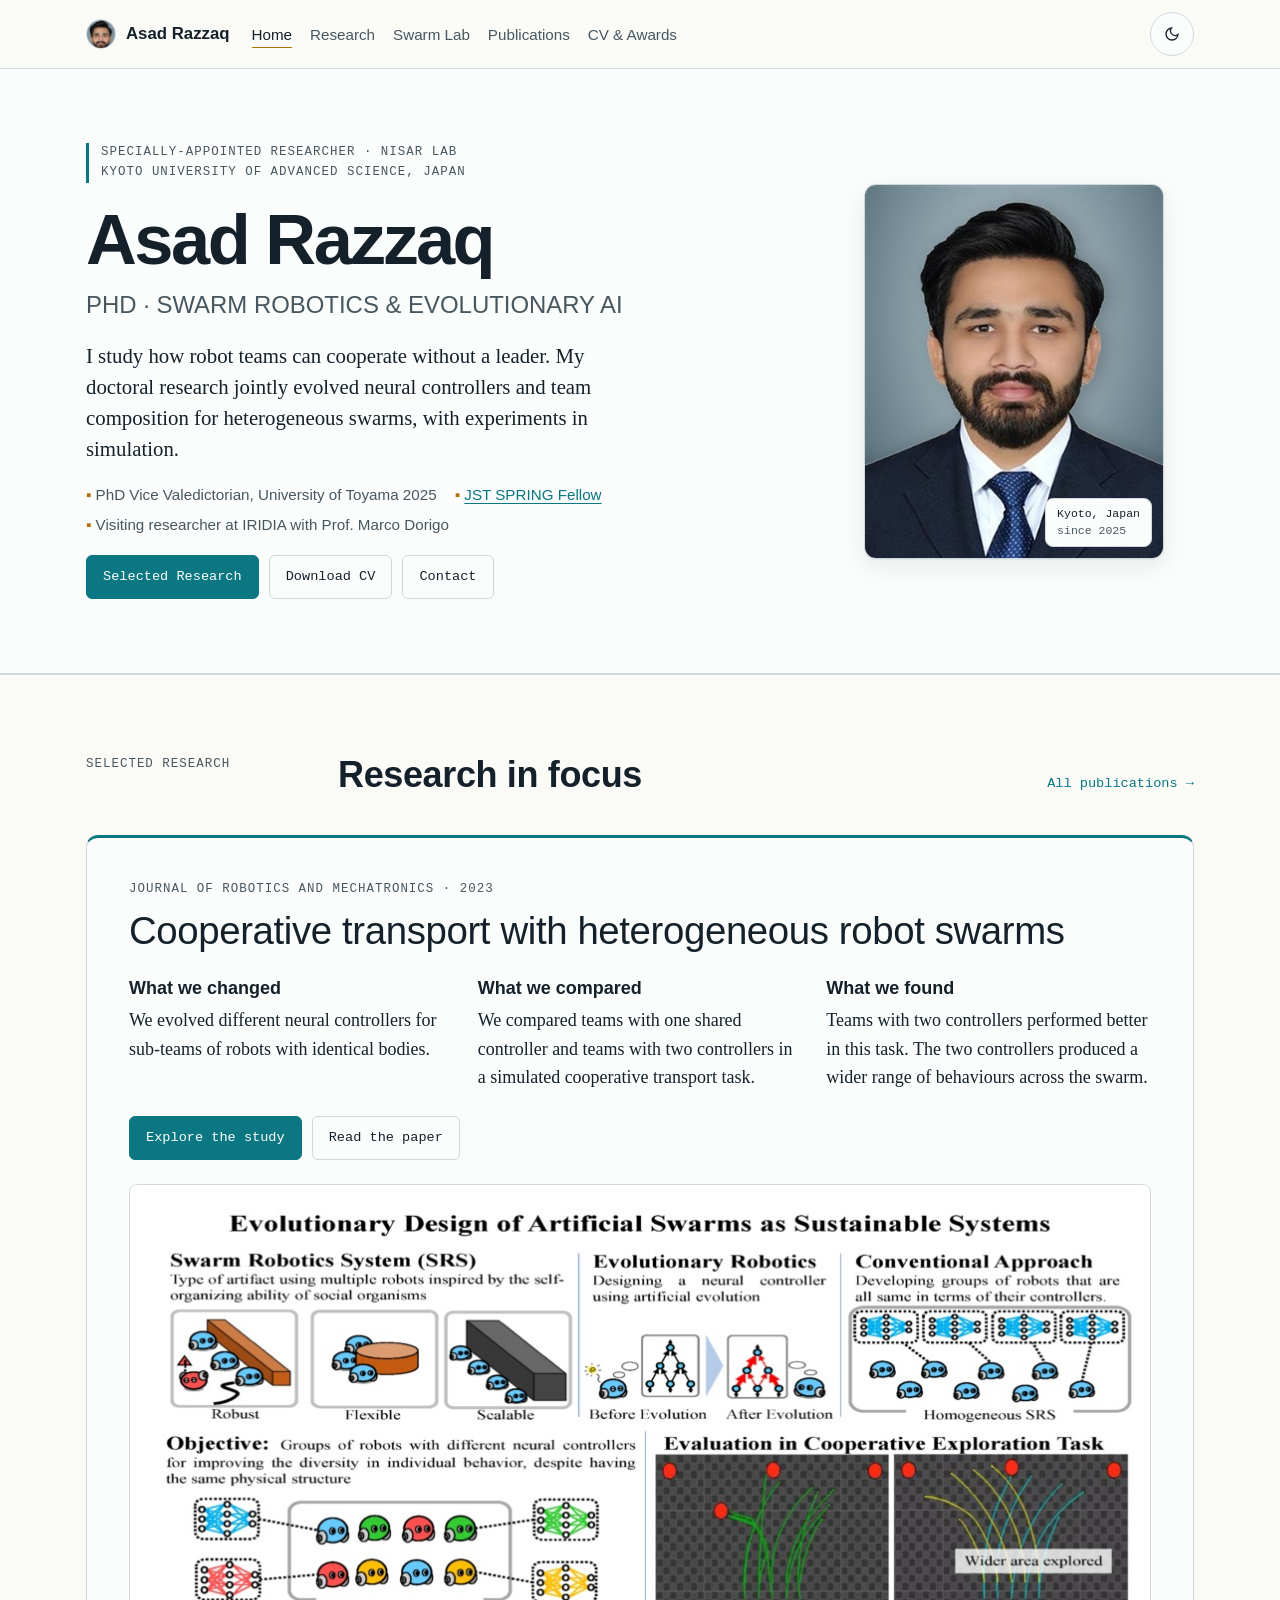
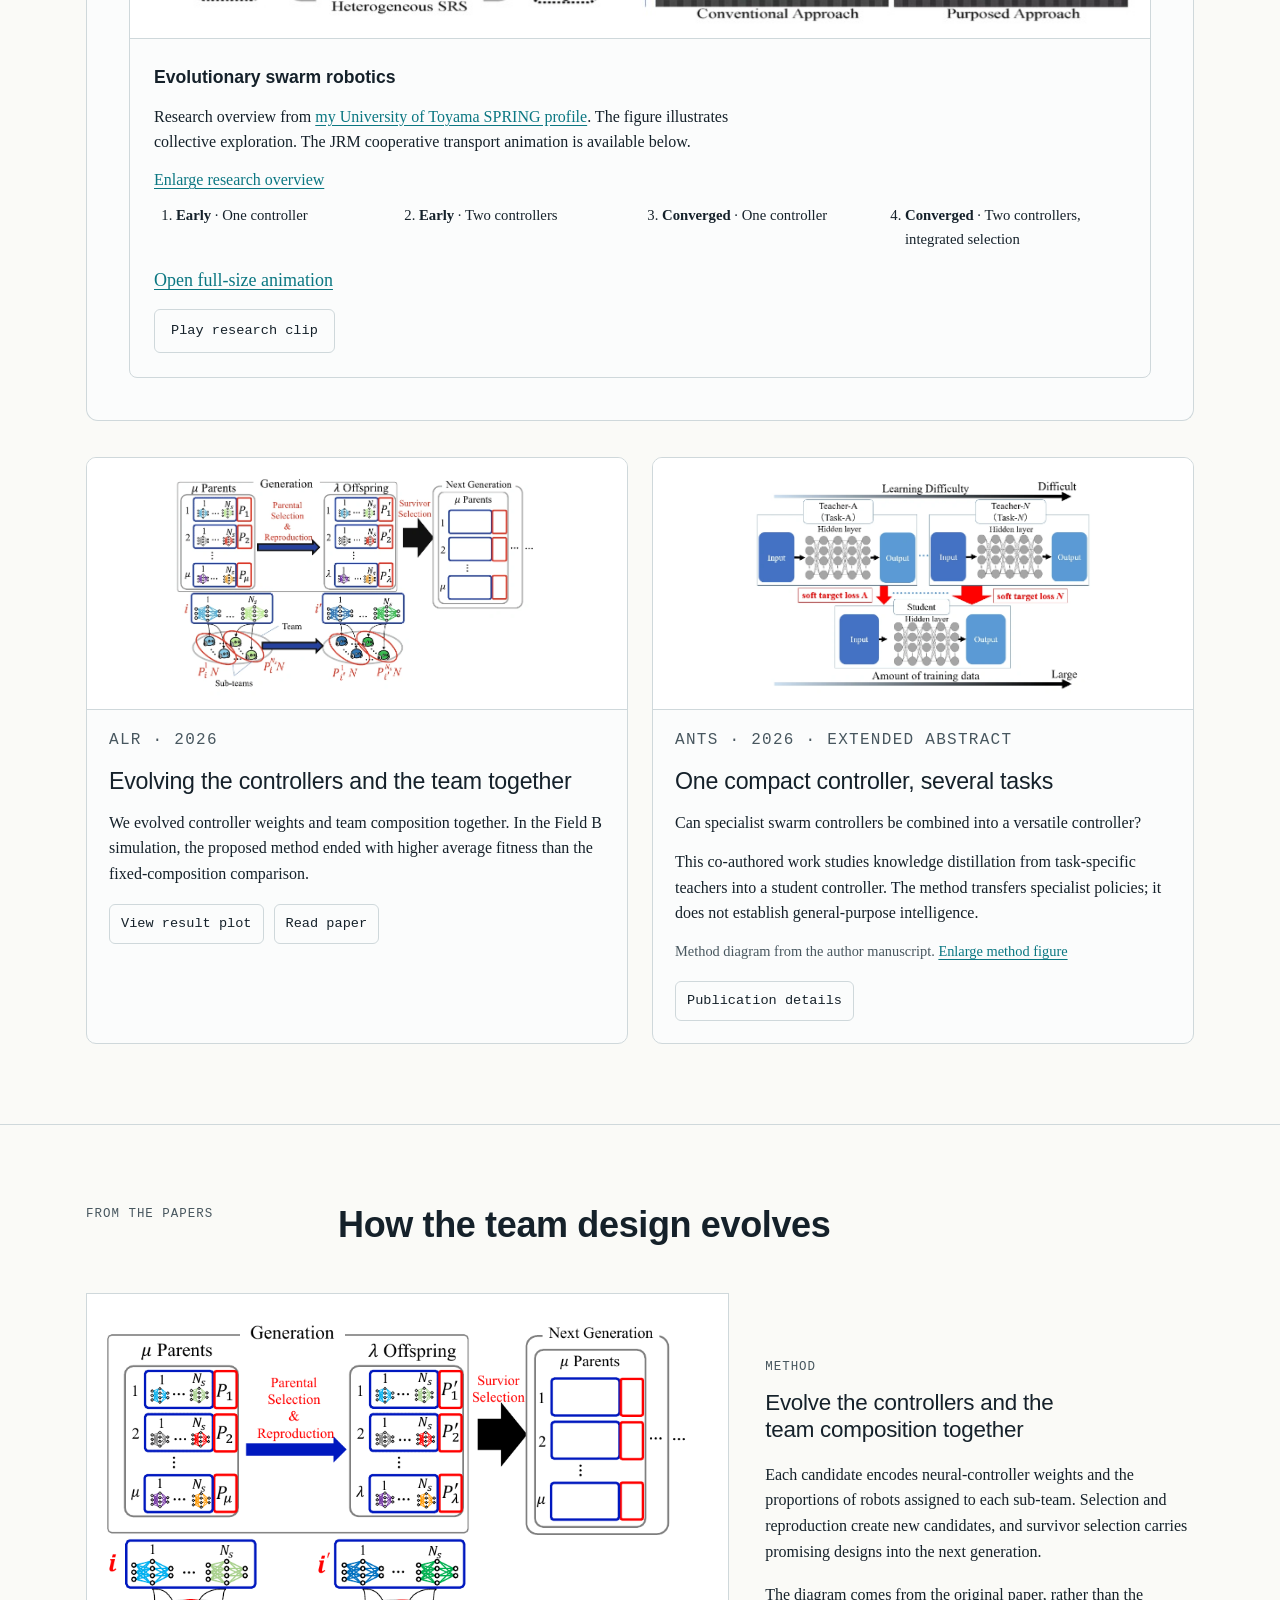
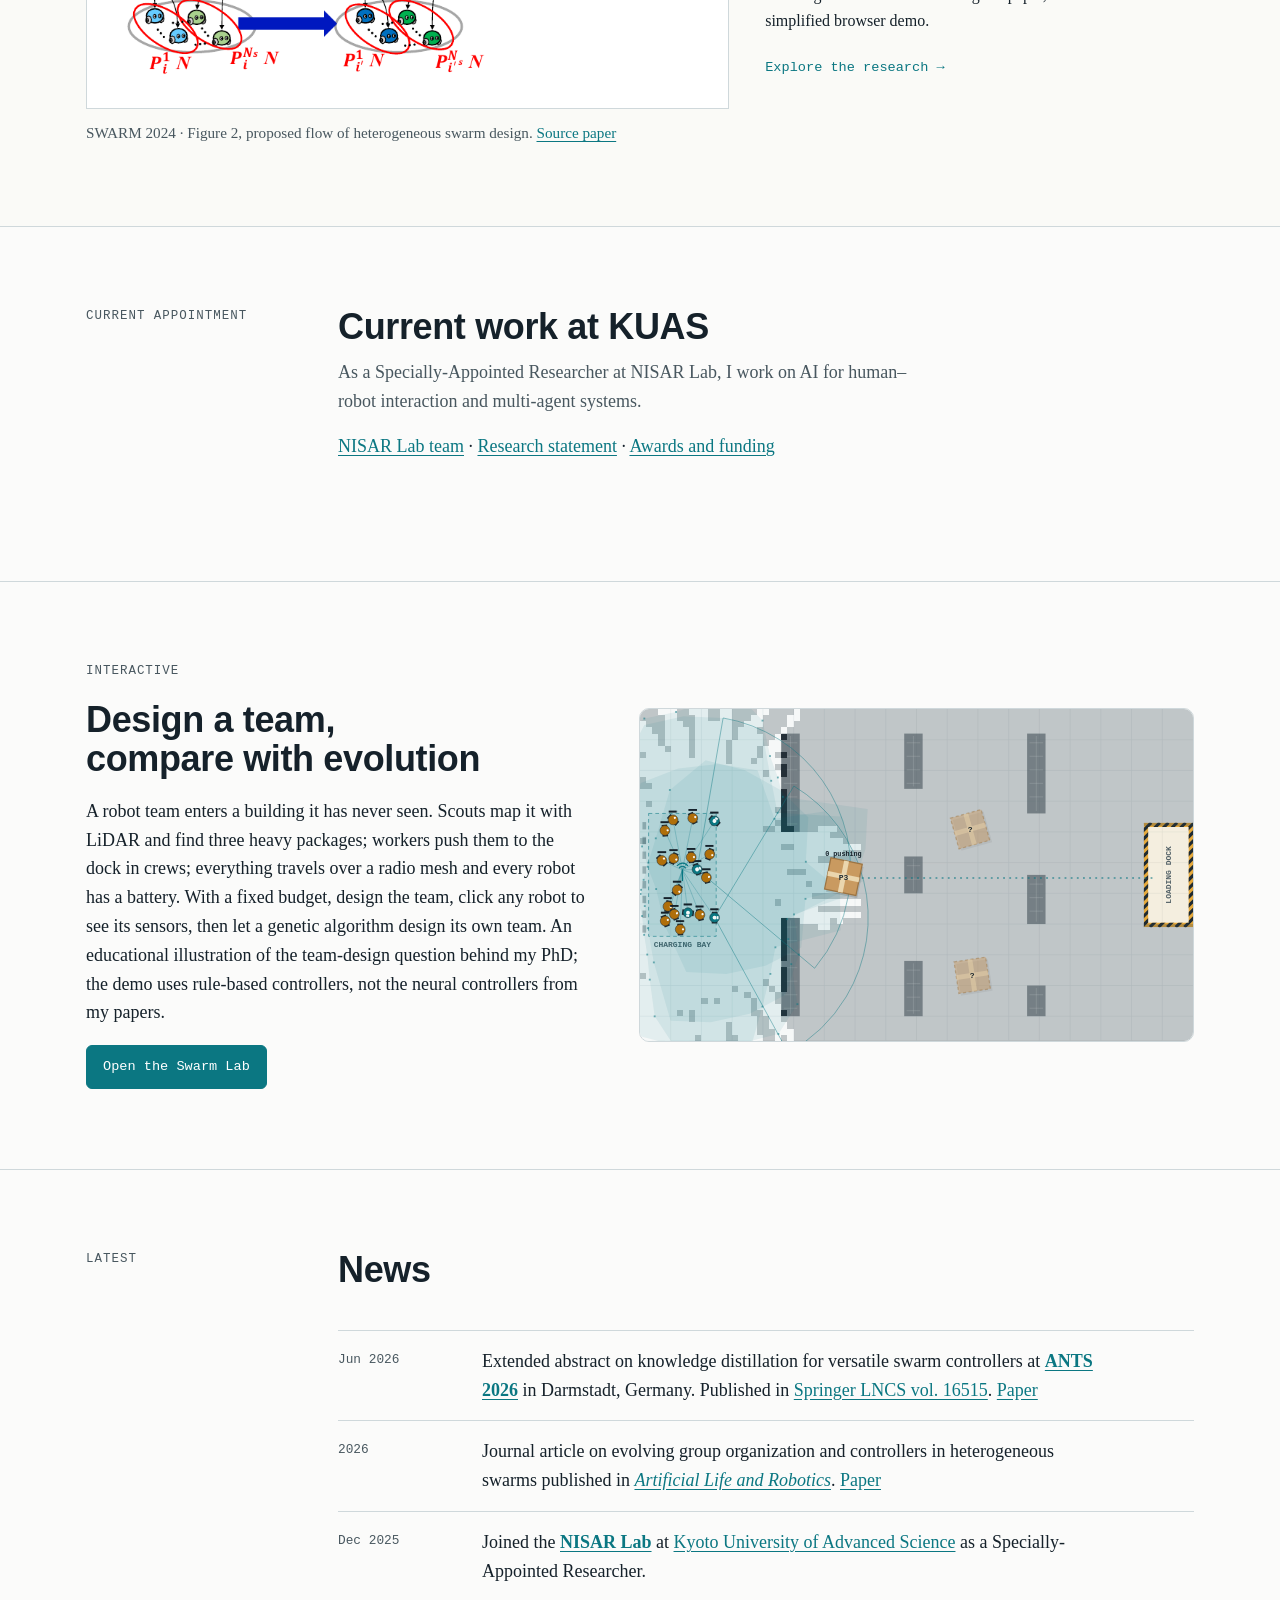
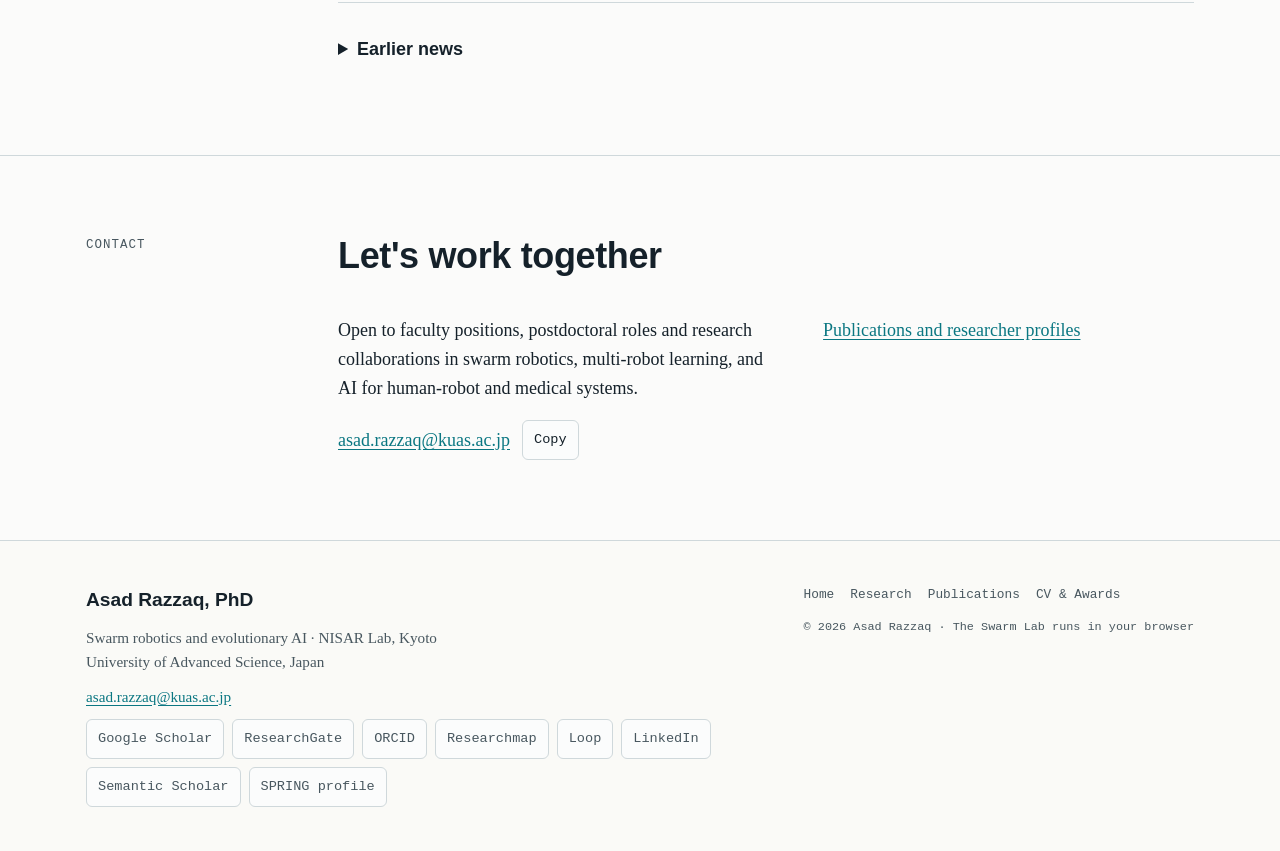
==== index.html @ 8ecbd934 "Use the Toyama SPRING research overview for the featured JRM study" ====
<!doctype html>
<html lang="en">
<head>
<meta charset="utf-8">
<meta name="viewport" content="width=device-width, initial-scale=1, viewport-fit=cover">
<title>Asad Razzaq, PhD · Swarm Robotics &amp; Evolutionary AI</title>
<meta name="description" content="Dr. Asad Razzaq is a swarm robotics and evolutionary AI researcher at the NISAR Lab, Kyoto University of Advanced Science (KUAS), Japan. PhD University of Toyama (Vice Valedictorian), JST SPRING Fellow. Publications, CV and an interactive robot swarm simulator.">
<meta name="author" content="Asad Razzaq">
<link rel="canonical" href="https://razzaq-asad.github.io/">
<meta property="og:type" content="website">
<meta property="og:site_name" content="Asad Razzaq, PhD">
<meta property="og:title" content="Asad Razzaq, PhD · Swarm Robotics &amp; Evolutionary AI">
<meta property="og:description" content="Dr. Asad Razzaq is a swarm robotics and evolutionary AI researcher at the NISAR Lab, Kyoto University of Advanced Science (KUAS), Japan. PhD University of Toyama (Vice Valedictorian), JST SPRING Fellow. Publications, CV and an interactive robot swarm simulator.">
<meta property="og:url" content="https://razzaq-asad.github.io/">
<meta property="og:image" content="https://razzaq-asad.github.io/assets/og.jpg">
<meta property="og:image:width" content="1200">
<meta property="og:image:height" content="630">
<meta property="og:image:alt" content="Asad Razzaq, PhD: swarm robotics and evolutionary AI">
<meta property="og:locale" content="en_US">
<meta name="twitter:card" content="summary_large_image">
<meta name="twitter:title" content="Asad Razzaq, PhD · Swarm Robotics &amp; Evolutionary AI">
<meta name="twitter:description" content="Dr. Asad Razzaq is a swarm robotics and evolutionary AI researcher at the NISAR Lab, Kyoto University of Advanced Science (KUAS), Japan. PhD University of Toyama (Vice Valedictorian), JST SPRING Fellow. Publications, CV and an interactive robot swarm simulator.">
<meta name="twitter:image" content="https://razzaq-asad.github.io/assets/og.jpg">
<meta name="robots" content="index, follow, max-image-preview:large">
<link rel="me" href="https://scholar.google.com/citations?user=ZE91v18AAAAJ">
<link rel="me" href="https://www.researchgate.net/profile/Asad-Razzaq">
<link rel="me" href="https://orcid.org/0009-0004-9389-3481">
<link rel="me" href="https://www.linkedin.com/in/asadrazzaqphd/">
<link rel="me" href="https://www.semanticscholar.org/author/2238456971">
<link rel="me" href="https://promotion-research.ctg.u-toyama.ac.jp/spring-student/razzaq_r5">
<script type="application/ld+json">{"@context": "https://schema.org", "@graph": [{"@type": "WebSite", "@id": "https://razzaq-asad.github.io/#website", "url": "https://razzaq-asad.github.io/", "name": "Asad Razzaq, PhD", "description": "Personal academic website of Dr. Asad Razzaq, researcher in swarm robotics and evolutionary AI.", "publisher": {"@id": "https://razzaq-asad.github.io/#person"}, "inLanguage": "en"}, {"@type": "ProfilePage", "@id": "https://razzaq-asad.github.io/#webpage", "url": "https://razzaq-asad.github.io/", "name": "Asad Razzaq, PhD · Swarm Robotics & Evolutionary AI", "description": "Dr. Asad Razzaq is a swarm robotics and evolutionary AI researcher at the NISAR Lab, Kyoto University of Advanced Science (KUAS), Japan. PhD University of Toyama (Vice Valedictorian), JST SPRING Fellow. Publications, CV and an interactive robot swarm simulator.", "inLanguage": "en", "isPartOf": {"@id": "https://razzaq-asad.github.io/#website"}, "about": {"@id": "https://razzaq-asad.github.io/#person"}, "author": {"@id": "https://razzaq-asad.github.io/#person"}, "dateModified": "2026-11-10T18:00:00+09:00", "mainEntity": {"@id": "https://razzaq-asad.github.io/#person"}}, {"@type": "Person", "@id": "https://razzaq-asad.github.io/#person", "name": "Asad Razzaq", "alternateName": ["Dr. Asad Razzaq", "Asad Razzaq, PhD", "Razzaq Asad", "ラザク アサド"], "givenName": "Asad", "familyName": "Razzaq", "honorificPrefix": "Dr.", "honorificSuffix": "PhD", "jobTitle": "Specially-Appointed Researcher", "description": "Researcher in swarm robotics and evolutionary AI at the NISAR Lab, Kyoto University of Advanced Science. PhD in Engineering, University of Toyama (2025), JST SPRING Fellow.", "url": "https://razzaq-asad.github.io/", "image": "https://razzaq-asad.github.io/assets/asad-studio.jpg", "email": "mailto:asad.razzaq@kuas.ac.jp", "worksFor": {"@type": "CollegeOrUniversity", "name": "Kyoto University of Advanced Science", "url": "https://www.kuas.ac.jp/en/"}, "affiliation": [{"@type": "ResearchOrganization", "name": "NISAR Lab", "url": "https://nisarlab.org/"}], "alumniOf": [{"@type": "CollegeOrUniversity", "name": "University of Toyama", "url": "https://www.u-toyama.ac.jp/en/"}, {"@type": "CollegeOrUniversity", "name": "Government College University Faisalabad", "url": "https://gcuf.edu.pk/"}], "hasCredential": [{"@type": "EducationalOccupationalCredential", "credentialCategory": "degree", "name": "Ph.D. in Engineering", "recognizedBy": {"@type": "CollegeOrUniversity", "name": "University of Toyama"}}], "award": ["PhD Vice Valedictorian, University of Toyama (2025)", "JST SPRING Doctoral Fellowship (2023-2025)", "Outstanding Student Award, SICE Hokuriku Branch (2024)"], "knowsAbout": ["Swarm robotics", "Evolutionary robotics", "Multi-robot systems", "Heterogeneous robot teams", "Neural network controllers", "Knowledge distillation", "Evolutionary algorithms", "Robotic olfaction", "Artificial intelligence", "Machine learning"], "knowsLanguage": ["English", "Urdu", "Japanese"], "sameAs": ["https://researchmap.jp/asadrazzaq", "https://loop.frontiersin.org/people/2528588/overview", "https://scholar.google.com/citations?user=ZE91v18AAAAJ", "https://www.researchgate.net/profile/Asad-Razzaq", "https://orcid.org/0009-0004-9389-3481", "https://www.linkedin.com/in/asadrazzaqphd/", "https://www.semanticscholar.org/author/2238456971", "https://promotion-research.ctg.u-toyama.ac.jp/spring-student/razzaq_r5", "https://nisarlab.org/people.html"]}]}</script>
<meta name="theme-color" content="#0B7782">
<link rel="icon" href="data:image/svg+xml,%3Csvg xmlns='http://www.w3.org/2000/svg' viewBox='0 0 32 32'%3E%3Crect width='32' height='32' rx='6' fill='%230B7782'/%3E%3Ccircle cx='10' cy='12' r='3' fill='%23fff'/%3E%3Ccircle cx='21' cy='9' r='3' fill='%23E5A93C'/%3E%3Ccircle cx='16' cy='21' r='3' fill='%23E5A93C'/%3E%3Ccircle cx='24' cy='22' r='3' fill='%23fff'/%3E%3C/svg%3E">
<!-- BLOG HIDDEN: <link rel="alternate" type="application/rss+xml" title="Asad Razzaq, PhD: blog" href="https://razzaq-asad.github.io/feed.xml"> -->
<!-- Shared styles from assets/site.css, embedded to render the homepage in one request. -->
<style>
/* Asad Razzaq: shared styles for every page.
   Palette: teal = scouts / links, amber = workers / highlights. */
:root {
  --bg: #FAFAF7;
  --surface: #FBFCFC;
  --arena: #F6F8F8;
  --ink: #15212A;
  --muted: #48575F;
  --line: #CFD8DB;
  --grid: #E1E7E9;
  --scout: #0B7782;
  --worker: #B06F0A;
  --box: #3B4A53;
  --accent: #0B7782;
  --accent-ink: #FFFFFF;
  --warm: #F4E7D2;
  --obj: #C2452D;
  --goal: #D9A21B;
  --shadow: 0 1px 2px rgb(21 33 42 / .06), 0 8px 24px rgb(21 33 42 / .08);
  --f-display: "Avenir Next", "Segoe UI", Arial, sans-serif;
  --f-body: Georgia, "Times New Roman", serif;
  --f-mono: ui-monospace, Menlo, Consolas, monospace;
  --s5: 2.25rem; --s6: clamp(2.6rem, 6vw, 4.4rem);
  --wrap: 1140px;
  color-scheme: light;
}
@media (prefers-color-scheme: dark) {
  :root:not([data-theme="light"]) {
    --bg: #0F171B; --surface: #152127; --arena: #121C21; --ink: #E3EBEE; --muted: #96A6AD;
    --line: #2A3A42; --grid: #1C2A31; --scout: #3EC3CC; --worker: #E5A93C; --box: #A9B8BF;
    --accent: #3EC3CC; --accent-ink: #0B1418; --warm: #2A2418; --obj: #E0674F; --goal: #E5B93C;
    --shadow: 0 1px 2px rgb(0 0 0 / .3), 0 8px 24px rgb(0 0 0 / .35); color-scheme: dark;
  }
}
:root[data-theme="dark"] {
  --bg: #0F171B; --surface: #152127; --arena: #121C21; --ink: #E3EBEE; --muted: #96A6AD;
  --line: #2A3A42; --grid: #1C2A31; --scout: #3EC3CC; --worker: #E5A93C; --box: #A9B8BF;
  --accent: #3EC3CC; --accent-ink: #0B1418; --warm: #2A2418; --obj: #E0674F; --goal: #E5B93C;
  --shadow: 0 1px 2px rgb(0 0 0 / .3), 0 8px 24px rgb(0 0 0 / .35); color-scheme: dark;
}

* { box-sizing: border-box; }
html { scroll-behavior: smooth; -webkit-text-size-adjust: 100%; }
@media (prefers-reduced-motion: reduce) { html { scroll-behavior: auto; } }
body { margin: 0; background: var(--bg); color: var(--ink); font-family: var(--f-body); font-size: 1.125rem; line-height: 1.6; overflow-x: hidden; }
img { max-width: 100%; }
[hidden] { display: none !important; }
a { color: var(--accent); text-underline-offset: 3px; }
a:focus-visible, button:focus-visible, input:focus-visible, [tabindex]:focus-visible { outline: 2px solid var(--accent); outline-offset: 3px; border-radius: 4px; }
h1, h2, h3 { font-family: var(--f-display); line-height: 1.1; text-wrap: balance; margin: 0; font-weight: 700; letter-spacing: -.01em; }
h1 { font-size: var(--s6); }
h2 { font-size: var(--s5); }
h3 { font-size: 1.4rem; font-weight: 500; }
p { margin: 0; }
.wrap { max-width: var(--wrap); margin: 0 auto; padding-left: max(16px, env(safe-area-inset-left, 0px)); padding-right: max(16px, env(safe-area-inset-right, 0px)); }
.mono, .eyebrow { font-family: var(--f-mono); }
.eyebrow { font-size: .78rem; letter-spacing: .08em; text-transform: uppercase; color: var(--muted); }
.muted { color: var(--muted); }
.skip { position: absolute; left: -999px; top: 8px; background: var(--surface); padding: 8px 12px; z-index: 20; }
.skip:focus { left: 8px; }

/* ---------- nav ---------- */
.nav { position: sticky; top: 0; z-index: 9; background: color-mix(in srgb, var(--bg) 90%, transparent); backdrop-filter: blur(10px); -webkit-backdrop-filter: blur(10px); border-bottom: 1px solid var(--line); padding-top: env(safe-area-inset-top, 0px); }
.nav .wrap { display: flex; align-items: center; gap: 22px; padding-block: 12px; }
.brand { display: flex; align-items: center; gap: 10px; font-family: var(--f-display); font-weight: 700; font-size: 1.05rem; color: var(--ink); text-decoration: none; white-space: nowrap; }
.brand img { width: 30px; height: 30px; flex: none; border-radius: 50%; object-fit: cover; border: 1px solid var(--line); }
.nav ul { display: flex; gap: 18px; list-style: none; margin: 0; padding: 0; overflow-x: auto; scrollbar-width: none; min-width: 0; flex: 1; }
.nav ul::-webkit-scrollbar { display: none; }
.nav li a { font-family: var(--f-display); font-size: .95rem; color: var(--muted); text-decoration: none; white-space: nowrap; padding: 4px 0; border-bottom: 2px solid transparent; }
.nav li a:hover { color: var(--ink); }
.nav li a[aria-current="page"] { color: var(--ink); border-bottom-color: var(--worker); }
.theme-btn { flex: none; width: 34px; height: 34px; border-radius: 50%; border: 1px solid var(--line); background: var(--surface); color: var(--ink); cursor: pointer; display: grid; place-items: center; padding: 0; }
.theme-btn svg { width: 16px; height: 16px; }
.menu-btn { display: none; flex: none; width: 34px; height: 34px; border-radius: 50%; border: 1px solid var(--line); background: var(--surface); color: var(--ink); cursor: pointer; place-items: center; padding: 0; margin-left: auto; }
.menu-btn svg { width: 18px; height: 18px; }

/* ---------- buttons, tags ---------- */
.btn { font-family: var(--f-mono); font-size: .85rem; display: inline-flex; align-items: center; gap: 8px; padding: 10px 16px; border-radius: 6px; border: 1px solid var(--line); background: var(--surface); color: var(--ink); text-decoration: none; cursor: pointer; line-height: 1.2; }
.btn:hover { border-color: var(--ink); }
.btn.primary { background: var(--accent); color: var(--accent-ink); border-color: var(--accent); }
.btn.primary:hover { filter: brightness(1.08); }
.btn.small { padding: 6px 11px; font-size: .78rem; }
.btn:disabled { opacity: .45; cursor: default; }
.actions { display: flex; flex-wrap: wrap; gap: 10px; }
.tags { display: flex; gap: 6px; flex-wrap: wrap; }
.tag { font-family: var(--f-mono); font-size: .72rem; padding: 2px 7px; border: 1px solid var(--line); border-radius: 4px; color: var(--muted); text-decoration: none; }
a.tag:hover { color: var(--accent); border-color: var(--accent); }
.badge { white-space: nowrap; font-family: var(--f-mono); font-size: .7rem; padding: 2px 7px; border-radius: 4px; background: color-mix(in srgb, var(--worker) 18%, transparent); color: var(--ink); }
.badge.oa, .badge.pub { background: color-mix(in srgb, var(--scout) 18%, transparent); }
.arrow { text-decoration: none; font-family: var(--f-mono); font-size: .85rem; white-space: nowrap; }
.arrow::after { content: " →"; }

/* ---------- sections ---------- */
section, #h-research { scroll-margin-top: 76px; }
.sec { padding-block: 80px; border-top: 1px solid var(--line); }
.sec.tint { background: color-mix(in srgb, var(--surface) 55%, var(--bg)); }
.sec-head { display: grid; grid-template-columns: 220px 1fr; gap: 32px; margin-bottom: 40px; }
.sec-head .lead { max-width: 64ch; color: var(--muted); }
.sec-head h2 + .lead { margin-top: 12px; }
.sec-head .head-row { display: flex; justify-content: space-between; align-items: end; gap: 16px; flex-wrap: wrap; }
.wrap .indent { margin-left: 252px; }

/* ---------- home hero ---------- */
.hero { position: relative; overflow: hidden; border-bottom: 1px solid var(--line);
  background-image: linear-gradient(var(--grid) 1px, transparent 1px), linear-gradient(90deg, var(--grid) 1px, transparent 1px);
  background-size: 28px 28px; background-position: -1px -1px; }
.hero::before { content: ""; position: absolute; inset: 0; background: linear-gradient(100deg, var(--bg) 30%, color-mix(in srgb, var(--bg) 55%, transparent) 70%, color-mix(in srgb, var(--bg) 20%, transparent)); }
.hero .wrap { position: relative; display: grid; grid-template-columns: minmax(0, 1.1fr) minmax(0, .9fr); gap: 56px; align-items: center; padding-block: 72px 76px; }
.hero-visual { position: relative; justify-self: end; width: min(100%, 440px); padding-bottom: 96px; }
.mini-arena { position: absolute; left: 0; bottom: 0; width: 66%; margin: 0; background: var(--arena); border: 1px solid var(--line); border-radius: 10px; box-shadow: var(--shadow); overflow: hidden; }
.mini-arena canvas { display: block; width: 100%; height: auto; aspect-ratio: 900 / 540; }
.mini-arena figcaption { display: flex; gap: 10px; flex-wrap: wrap; padding: 6px 10px; border-top: 1px solid var(--line); font-family: var(--f-mono); font-size: .68rem; color: var(--muted); background: var(--surface); }
.hero-text { display: flex; flex-direction: column; gap: 22px; min-width: 0; }
.hero h1 small { display: block; font-size: .36em; font-weight: 500; color: var(--muted); letter-spacing: 0; margin-top: 10px; font-family: var(--f-mono); text-transform: uppercase; }
.lede { font-size: 1.3rem; line-height: 1.5; max-width: 38ch; }
.facts { display: flex; flex-wrap: wrap; gap: 6px 18px; font-family: var(--f-display); font-size: .95rem; color: var(--muted); padding: 0; margin: 0; list-style: none; }
.facts li::before { content: "▪ "; color: var(--worker); }
.portrait { position: relative; width: 76%; margin: 0 0 0 auto; }
.portrait img { display: block; width: 100%; height: auto; aspect-ratio: 4 / 5; object-fit: cover; border-radius: 16px; border: 1px solid var(--line); box-shadow: var(--shadow); background: var(--surface); }
.portrait figcaption { position: absolute; right: -10px; top: 22px; background: var(--surface); border: 1px solid var(--line); border-radius: 8px; padding: 7px 11px; font-family: var(--f-mono); font-size: .72rem; color: var(--muted); box-shadow: var(--shadow); line-height: 1.4; }
.portrait figcaption b { display: block; color: var(--ink); font-weight: 500; }
.key { display: inline-flex; align-items: center; gap: 6px; }
.dot { width: 9px; height: 9px; border-radius: 50%; display: inline-block; }
.dot.s { background: var(--scout); } .dot.w { background: var(--worker); }

/* ---------- affiliations ---------- */
.affil-sec { padding-block: 36px; border-bottom: 1px solid var(--line); }
.affil-sec .eyebrow { margin-bottom: 16px; }
.affils { list-style: none; margin: 0; padding: 0; display: grid; grid-template-columns: repeat(6, minmax(0, 1fr)); gap: 14px; }
.affil { display: flex; flex-direction: column; gap: 8px; padding: 14px 14px 12px; border: 1px solid var(--line); border-radius: 10px; background: var(--surface); text-decoration: none; color: var(--ink); min-height: 100%; transition: border-color .15s, transform .15s; }
a.affil:hover { border-color: var(--accent); transform: translateY(-2px); }
.affil .logo { height: 44px; display: flex; align-items: center; }
.affil .logo img { max-height: 36px; max-width: 100%; object-fit: contain; display: block; }
.affil .logo.has-logo { background: #fff; border: 1px solid var(--line); border-radius: 7px; padding: 4px 10px; justify-content: center; height: 50px; }
.affil .logo.has-logo.dark { background: #14263A; border-color: #14263A; }
.affil .logo .mark { width: 34px; height: 4px; border-radius: 2px; background: var(--accent); }
.affil:nth-child(2n) .logo .mark { background: var(--worker); }
.affil b { font-family: var(--f-display); font-weight: 500; font-size: 1rem; line-height: 1.2; }
.affil span { font-family: var(--f-mono); font-size: .72rem; color: var(--muted); line-height: 1.4; }

/* ---------- numbers ---------- */
.numbers { list-style: none; margin: 0; padding: 0; display: grid; grid-template-columns: repeat(4, minmax(0, 1fr)); gap: 24px; }
.numbers li { border-top: 2px solid var(--ink); padding-top: 14px; display: flex; flex-direction: column; gap: 4px; }
.numbers b { font-family: var(--f-display); font-size: clamp(2.2rem, 5vw, 3.2rem); line-height: 1; font-weight: 700; font-variant-numeric: tabular-nums; }
.numbers li > span { font-size: .98rem; color: var(--muted); }

/* ---------- news ---------- */
.news { list-style: none; margin: 0; padding: 0; }
.news li { display: grid; grid-template-columns: 120px 1fr; gap: 24px; padding: 16px 0; border-bottom: 1px solid var(--line); }
.news li:first-child { border-top: 1px solid var(--line); }
.news time { font-family: var(--f-mono); font-size: .8rem; color: var(--muted); padding-top: 3px; }
.news p { max-width: 70ch; }
.news .new { font-family: var(--f-mono); font-size: .66rem; text-transform: uppercase; letter-spacing: .06em; color: var(--accent-ink); background: var(--accent); padding: 1px 6px; border-radius: 3px; margin-right: 8px; vertical-align: 2px; }

/* ---------- cards ---------- */
.cards { display: grid; grid-template-columns: repeat(2, minmax(0, 1fr)); gap: 20px; }
.card { background: var(--surface); border: 1px solid var(--line); border-radius: 12px; padding: 24px; display: flex; flex-direction: column; gap: 10px; text-decoration: none; color: var(--ink); transition: border-color .15s, transform .15s; }
a.card:hover { border-color: var(--accent); transform: translateY(-2px); }
.card .num { font-family: var(--f-mono); font-size: .75rem; color: var(--worker); }
.card p { color: var(--muted); font-size: 1rem; }

/* ---------- lab teaser ---------- */
.teaser { display: grid; grid-template-columns: minmax(0, 1fr) minmax(0, 1.1fr); gap: 48px; align-items: center; }
.teaser .txt { display: flex; flex-direction: column; gap: 18px; }
.canvas-frame { position: relative; border: 1px solid var(--line); border-radius: 10px; overflow: hidden; background: var(--arena); }
.canvas-frame canvas { display: block; width: 100%; height: auto; aspect-ratio: 900 / 540; max-width: 100%; }
.caption { font-family: var(--f-mono); font-size: .85rem; color: var(--muted); display: flex; gap: 14px; flex-wrap: wrap; }

/* ---------- awards ---------- */
.awards { list-style: none; margin: 0; padding: 0; display: grid; grid-template-columns: repeat(6, minmax(0, 1fr)); gap: 16px; }
.awards .award { grid-column: span 3; }
.awards .award.top { grid-column: span 3; }
.award.top h3 { font-size: 1.35rem; }
.award { position: relative; background: var(--surface); border: 1px solid var(--line); border-radius: 12px; padding: 22px 20px 20px; display: flex; flex-direction: column; gap: 8px; overflow: hidden; }
.award::before { content: ""; position: absolute; inset: 0 0 auto; height: 4px; background: var(--worker); }
.award.top::before { background: linear-gradient(90deg, var(--worker), var(--scout)); }
.award .yr { font-family: var(--f-mono); font-size: .75rem; color: var(--muted); }
.award h3 { font-size: 1.15rem; line-height: 1.25; }
.award p { font-size: .95rem; color: var(--muted); }

/* ---------- gallery ---------- */
.gal-teaser { display: grid; grid-template-columns: repeat(4, minmax(0, 1fr)); gap: 14px; }
.gal-teaser > a { display: block; border-radius: 10px; overflow: hidden; border: 1px solid var(--line); aspect-ratio: 3 / 4; background: var(--surface); }
.gal-teaser img { width: 100%; height: 100%; object-fit: cover; display: block; transition: transform .3s; }
.gal-teaser > a:hover img { transform: scale(1.04); }
.gal-teaser .cat { display: flex; flex-direction: column; justify-content: flex-end; gap: 8px; padding: 20px; text-decoration: none; color: var(--ink); position: relative;
  background: linear-gradient(160deg, color-mix(in srgb, var(--scout) 14%, var(--surface)), var(--surface) 60%); transition: border-color .15s, transform .15s; }
.gal-teaser .cat:nth-child(odd) { background: linear-gradient(160deg, color-mix(in srgb, var(--worker) 16%, var(--surface)), var(--surface) 60%); }
.gal-teaser .cat:hover { border-color: var(--accent); transform: translateY(-2px); }
.gal-teaser .cat h3 { font-size: 1.3rem; }
.gal-teaser .cat .arrow { color: var(--accent); }
.gal-cat { margin-top: 56px; }
.gal-cat:first-of-type { margin-top: 0; }
.gal-cat-head { display: flex; justify-content: space-between; align-items: baseline; gap: 16px; flex-wrap: wrap; margin-bottom: 18px; border-bottom: 1px solid var(--line); padding-bottom: 10px; }
.gal-cat-head p { color: var(--muted); font-size: 1rem; max-width: 60ch; }
.gal-grid { display: grid; grid-template-columns: repeat(auto-fill, minmax(240px, 1fr)); gap: 16px; align-items: start; }
.gal-grid figure { margin: 0; display: flex; flex-direction: column; gap: 6px; }
.gal-grid button { padding: 0; border: 0; background: none; cursor: zoom-in; display: block; width: 100%; border-radius: 10px; overflow: hidden; }
.gal-grid img { width: 100%; display: block; aspect-ratio: 4 / 5; object-fit: cover; border-radius: 10px; border: 1px solid var(--line); transition: transform .3s; }
.gal-grid button:hover img { transform: scale(1.02); }
.gal-grid figcaption { font-size: .88rem; color: var(--muted); }
#gallery-root { min-height: 70vh; }
.gal-teaser .albums { border: 1px solid var(--line); border-radius: 10px; background: var(--surface); padding: 24px; display: flex; flex-direction: column; justify-content: center; gap: 8px; }
.gal-teaser .albums ul { list-style: none; margin: 0; padding: 0; }
.gal-teaser .albums li a { display: flex; justify-content: space-between; align-items: baseline; gap: 12px; padding: 14px 0; border-bottom: 1px solid var(--line); text-decoration: none; color: var(--ink); font-family: var(--f-display); font-size: 1.2rem; }
.gal-teaser .albums li a .mono { font-family: var(--f-mono); font-size: .78rem; }
.gal-teaser .albums li a:hover span:first-child { color: var(--accent); }
.gal-teaser .albums .arrow { color: var(--accent); margin-top: 10px; }
.gal-empty { border: 1px dashed var(--line); border-radius: 10px; padding: 22px; color: var(--muted); font-size: .98rem; }
.chips { display: flex; gap: 8px; flex-wrap: wrap; }
.chip { font-family: var(--f-mono); font-size: .78rem; padding: 6px 12px; border-radius: 999px; border: 1px solid var(--line); background: var(--surface); color: var(--muted); cursor: pointer; }
.chip[aria-pressed="true"] { background: var(--ink); color: var(--bg); border-color: var(--ink); }

/* ---------- page head (sub pages) ---------- */
.page-head { padding-block: 64px 48px; border-bottom: 1px solid var(--line); }
.page-head .wrap { display: grid; grid-template-columns: 220px 1fr; gap: 32px; }
.page-head h1 { font-size: clamp(2.4rem, 5vw, 3.6rem); }
.page-head .lead { margin-top: 16px; font-size: 1.2rem; max-width: 60ch; color: var(--muted); }

/* ---------- research ---------- */
.themes { display: grid; grid-template-columns: repeat(2, minmax(0, 1fr)); gap: 40px 48px; }
.theme { border-top: 2px solid var(--ink); padding-top: 16px; display: flex; flex-direction: column; gap: 10px; scroll-margin-top: 90px; }
.theme p { max-width: 52ch; }
.now { margin-top: 48px; display: grid; grid-template-columns: repeat(2, minmax(0, 1fr)); gap: 24px; }
.note-box { background: var(--surface); border: 1px solid var(--line); border-radius: 10px; padding: 22px; display: flex; flex-direction: column; gap: 8px; }

/* ---------- lab ---------- */
.lab-grid { display: grid; grid-template-columns: minmax(0, 1.55fr) minmax(0, 1fr); gap: 24px; align-items: start; }
.arena-col { display: flex; flex-direction: column; gap: 10px; min-width: 0; }
.hud { position: absolute; left: 10px; top: 10px; font-family: var(--f-mono); font-size: .75rem; background: color-mix(in srgb, var(--surface) 88%, transparent); border: 1px solid var(--line); padding: 4px 8px; border-radius: 5px; font-variant-numeric: tabular-nums; }
.panel { background: var(--surface); border: 1px solid var(--line); border-radius: 10px; display: flex; flex-direction: column; min-width: 0; }
.tabs { display: flex; border-bottom: 1px solid var(--line); }
.tab { flex: 1; font-family: var(--f-mono); font-size: .8rem; padding: 12px 8px; background: none; border: 0; border-bottom: 2px solid transparent; color: var(--muted); cursor: pointer; }
.tab[aria-selected="true"] { color: var(--ink); border-bottom-color: var(--accent); }
.tabpanel { padding: 20px; display: flex; flex-direction: column; gap: 16px; }
.ctl { display: flex; flex-direction: column; gap: 4px; }
.ctl-top { display: flex; justify-content: space-between; font-family: var(--f-mono); font-size: .8rem; }
.ctl-top output { font-variant-numeric: tabular-nums; }
.ctl small { font-size: .82rem; color: var(--muted); line-height: 1.35; }
input[type="range"] { width: 100%; accent-color: var(--accent); }
.mix { display: flex; gap: 3px; flex-wrap: wrap; }
.mix span { width: 12px; height: 12px; border-radius: 50%; }
.row { display: flex; gap: 8px; flex-wrap: wrap; }
.result { font-family: var(--f-mono); font-size: .82rem; min-height: 1.4em; font-variant-numeric: tabular-nums; }
.stats { display: grid; grid-template-columns: repeat(3, minmax(0, 1fr)); gap: 8px; font-family: var(--f-mono); font-size: .78rem; }
.stats div { display: flex; flex-direction: column; gap: 2px; }
.stats b { font-size: 1.05rem; font-weight: 500; font-variant-numeric: tabular-nums; }
#chart { width: 100%; height: 120px; display: block; border: 1px solid var(--line); border-radius: 6px; background: var(--arena); }
.board { border-top: 1px solid var(--line); padding: 14px 20px; display: grid; grid-template-columns: 1fr 1fr; gap: 8px; font-family: var(--f-mono); font-size: .8rem; }
.board b { display: block; font-size: 1.3rem; font-weight: 500; font-variant-numeric: tabular-nums; }
.lab-note { font-size: .95rem; color: var(--muted); max-width: 72ch; margin-top: 18px; }

/* lab extras */
.seg { display: flex; border: 1px solid var(--line); border-radius: 6px; overflow: hidden; }
.seg label { flex: 1; text-align: center; font-family: var(--f-mono); font-size: .76rem; padding: 7px 4px; cursor: pointer; border-right: 1px solid var(--line); color: var(--muted); line-height: 1.25; }
.seg label:last-child { border-right: 0; }
.seg input { position: absolute; opacity: 0; pointer-events: none; }
.seg label:has(input:checked) { background: var(--ink); color: var(--bg); }
.seg label:has(input:focus-visible) { outline: 2px solid var(--accent); outline-offset: -2px; }
.seg label:has(input:disabled) { opacity: .4; cursor: default; }
.toggles { display: flex; gap: 14px; flex-wrap: wrap; font-family: var(--f-mono); font-size: .76rem; color: var(--muted); }
.toggles label { display: inline-flex; gap: 6px; align-items: center; cursor: pointer; }
.toggles input { accent-color: var(--accent); }
.canvas-frame canvas#arena { cursor: crosshair; }
.inspector { background: var(--surface); border: 1px solid var(--line); border-radius: 10px; padding: 16px 18px; display: flex; flex-direction: column; gap: 12px; }
.insp-grid { display: grid; grid-template-columns: minmax(0, 1fr) minmax(0, 1fr); gap: 18px; align-items: start; }
.irow { display: grid; grid-template-columns: 150px 1fr 44px; gap: 8px; align-items: center; font-family: var(--f-mono); font-size: .7rem; color: var(--muted); padding: 1px 0; }
.irow i { position: relative; height: 8px; background: var(--arena); border: 1px solid var(--line); border-radius: 3px; overflow: hidden; }
.irow i::after { content: ""; position: absolute; left: 50%; top: 0; bottom: 0; width: 1px; background: var(--line); }
.irow b { position: absolute; top: 0; bottom: 0; left: 50%; width: 0; }
.irow output { text-align: right; font-variant-numeric: tabular-nums; color: var(--ink); }
#net { width: 100%; height: 210px; display: block; }
.specs { list-style: none; padding: 0; margin: 0; display: grid; grid-template-columns: repeat(auto-fill, minmax(230px, 1fr)); gap: 10px 24px; font-size: .95rem; }
.specs li b { display: block; font-family: var(--f-mono); font-size: .72rem; font-weight: 500; color: var(--muted); text-transform: uppercase; letter-spacing: .06em; }
.figs { display: grid; grid-template-columns: repeat(2, minmax(0, 1fr)); gap: 22px; max-width: 860px; }
.figs figure { margin: 0; display: flex; flex-direction: column; gap: 8px; }
.figs img { width: 100%; height: auto; aspect-ratio: 1 / 1; object-fit: cover; border-radius: 10px; border: 1px solid var(--line); background: #111; display: block; }
.figs figure.wide { grid-column: auto; }
.figs figure.wide img { aspect-ratio: 1 / 1; object-fit: contain; background: #fff; }
.figs figcaption { font-size: .9rem; color: var(--muted); }
.figs figcaption b { color: var(--ink); font-weight: 600; }

/* ---------- thesis ---------- */
.thesis { display: grid; grid-template-columns: minmax(0, 1.4fr) minmax(0, 1fr); gap: 40px; }
.thesis-title { font-family: var(--f-display); font-size: 1.6rem; line-height: 1.2; font-weight: 500; }
.thesis dl, .facts-dl { display: grid; grid-template-columns: auto 1fr; gap: 6px 16px; margin: 0; font-size: .95rem; }
.thesis dt, .facts-dl dt { font-family: var(--f-mono); font-size: .75rem; color: var(--muted); padding-top: 4px; text-transform: uppercase; letter-spacing: .06em; }
.thesis dd, .facts-dl dd { margin: 0; }

/* ---------- publications ---------- */
.pubbar { display: flex; justify-content: space-between; gap: 16px; flex-wrap: wrap; align-items: center; margin-bottom: 28px; }
.pubgroup { display: flex; flex-direction: column; gap: 6px; }
.pubgroup + .pubgroup { margin-top: 44px; }
.pubgroup h2 { font-size: 1.3rem; font-weight: 500; margin-bottom: 8px; display: flex; gap: 10px; align-items: baseline; flex-wrap: wrap; }
.pubs { list-style: none; margin: 0; padding: 0; }
.pub { display: grid; grid-template-columns: 1fr; gap: 12px; padding: 16px 0; border-bottom: 1px solid var(--line); scroll-margin-top: 90px; }
.pub:target { background: color-mix(in srgb, var(--accent) 8%, transparent); }
.pid { font-family: var(--f-mono); font-size: .8rem; color: var(--muted); padding-top: 3px; }
.pub-body { display: flex; flex-direction: column; gap: 8px; min-width: 0; }
.cite { font-size: 1.02rem; }
.cite .ti { font-weight: 600; }
.pub-actions { display: flex; gap: 6px; flex-wrap: wrap; align-items: center; }
.pub-actions a, .pub-actions button { font-family: var(--f-mono); font-size: .74rem; padding: 3px 9px; border: 1px solid var(--line); border-radius: 4px; background: none; color: var(--ink); text-decoration: none; cursor: pointer; }
.pub-actions a:hover, .pub-actions button:hover { border-color: var(--accent); color: var(--accent); }

/* ---------- timeline (cv) ---------- */
.tl { list-style: none; padding: 0; margin: 0; display: flex; flex-direction: column; }
.tl li { display: grid; grid-template-columns: 170px 1fr; gap: 24px; padding: 18px 0; border-bottom: 1px solid var(--line); }
.tl .when { font-family: var(--f-mono); font-size: .8rem; color: var(--muted); padding-top: 4px; font-variant-numeric: tabular-nums; }
.tl h3 { font-size: 1.15rem; }
.tl .where { color: var(--muted); font-size: .98rem; }
.tl p { margin-top: 6px; font-size: 1rem; max-width: 64ch; }
.cv-head { display: grid; grid-template-columns: 180px 1fr; gap: 36px; align-items: center; }
.cv-head img { width: 180px; height: auto; aspect-ratio: 3 / 4; object-fit: cover; border-radius: 12px; border: 1px solid var(--line); box-shadow: var(--shadow); }
.cv-head .contact-line { display: flex; flex-wrap: wrap; gap: 6px 18px; font-family: var(--f-mono); font-size: .82rem; color: var(--muted); margin-top: 14px; }
.bio { font-size: 1.1rem; max-width: 70ch; }
.cols { display: grid; grid-template-columns: repeat(2, minmax(0, 1fr)); gap: 40px; }
.plain { list-style: none; padding: 0; margin: 0; display: flex; flex-direction: column; gap: 12px; font-size: 1rem; }
.skills { display: flex; flex-direction: column; gap: 14px; font-size: 1rem; }
.skills .k { font-family: var(--f-mono); font-size: .75rem; color: var(--muted); text-transform: uppercase; letter-spacing: .06em; display: block; }
.sports { list-style: none; margin-top: 0; margin-bottom: 0; padding: 0; display: grid; grid-template-columns: repeat(3, minmax(0, 1fr)); gap: 16px; }
.sport { background: var(--surface); border: 1px solid var(--line); border-radius: 12px; padding: 20px; display: flex; flex-direction: column; gap: 6px; }
.sport svg { width: 40px; height: 40px; fill: none; stroke: var(--accent); stroke-width: 2.2; stroke-linecap: round; stroke-linejoin: round; margin-bottom: 6px; }
.sport h3 { font-size: 1.1rem; }
.sport p { color: var(--muted); font-size: .98rem; }
@media (max-width: 760px) { .sports { grid-template-columns: 1fr; } }

/* ---------- contact + footer ---------- */
.contact-box { display: grid; grid-template-columns: minmax(0, 1.2fr) minmax(0, 1fr); gap: 40px; align-items: start; }
.email { display: flex; align-items: center; gap: 12px; flex-wrap: wrap; }
.email code { font-family: var(--f-mono); font-size: 1.15rem; user-select: all; overflow-wrap: anywhere; }
.links { display: flex; gap: 8px; flex-wrap: wrap; }
footer { padding-block: 44px calc(44px + env(safe-area-inset-bottom, 0px)); border-top: 1px solid var(--line); font-size: .95rem; }
footer .wrap { display: grid; grid-template-columns: minmax(0, 1fr) auto; gap: 24px 40px; align-items: start; }
footer .fname { font-family: var(--f-display); font-weight: 700; font-size: 1.2rem; }
footer .small { font-family: var(--f-mono); font-size: .74rem; color: var(--muted); }
footer nav { display: flex; flex-wrap: wrap; gap: 6px 16px; font-family: var(--f-mono); font-size: .8rem; }
footer nav a { color: var(--muted); text-decoration: none; }
footer nav a:hover { color: var(--accent); }

/* ---------- dialogs ---------- */
dialog { padding: 0; border: 1px solid var(--line); border-radius: 10px; background: var(--surface); color: var(--ink); }
dialog::backdrop { background: rgb(0 0 0 / .6); }
#viewer { width: min(1000px, 94vw); height: min(88vh, 900px); }
.dlg { display: flex; flex-direction: column; height: 100%; }
.dlg-bar { display: flex; justify-content: space-between; align-items: center; gap: 10px; padding: 10px 14px; border-bottom: 1px solid var(--line); font-family: var(--f-mono); font-size: .8rem; }
.dlg iframe { flex: 1; width: 100%; border: 0; background: #fff; }
#lightbox { width: min(1100px, 96vw); max-height: 94vh; }
#lightbox .lb { display: flex; flex-direction: column; }
#lightbox img { display: block; max-width: 100%; max-height: 76vh; margin: 0 auto; object-fit: contain; background: #000; width: 100%; }
#lightbox .lb-bar { display: flex; justify-content: space-between; align-items: center; gap: 12px; padding: 10px 14px; font-size: .95rem; }

/* ---------- reveal ---------- */
.js .reveal { opacity: 1; transform: none; }
.js .reveal.in { opacity: 1; transform: none; }
@media (prefers-reduced-motion: reduce) { .js .reveal { opacity: 1; transform: none; transition: none; } }

/* ---------- responsive ---------- */
@media (max-width: 980px) {
  .affils { grid-template-columns: repeat(3, minmax(0, 1fr)); }
}
@media (max-width: 900px) {
  .hero .wrap { grid-template-columns: 1fr; padding-block: 44px 52px; gap: 36px; }
  .hero-visual { justify-self: center; width: min(100%, 420px); }
  .hero::before { background: color-mix(in srgb, var(--bg) 82%, transparent); }
  .sec-head, .page-head .wrap { grid-template-columns: 1fr; gap: 8px; }
  .wrap .indent { margin-left: 0; }
  .lab-grid, .thesis, .now, .teaser, .contact-box, .insp-grid { grid-template-columns: 1fr; }
  .figs { grid-template-columns: repeat(2, minmax(0, 1fr)); }
  .numbers { grid-template-columns: repeat(2, minmax(0, 1fr)); }
  .gal-teaser { grid-template-columns: repeat(2, minmax(0, 1fr)); }
  .awards { grid-template-columns: repeat(2, minmax(0, 1fr)); }
  .awards .award, .awards .award.top { grid-column: auto; }
}
@media (max-width: 620px) {
  body { font-size: 1.06rem; }
  .affils { grid-template-columns: repeat(2, minmax(0, 1fr)); }
  .themes, .cols, .cards, .awards { grid-template-columns: 1fr; }
  .tl li, .news li { grid-template-columns: 1fr; gap: 4px; }
  .nav .wrap { gap: 12px; }
  .menu-btn { display: grid; }
  .nav ul { display: none; position: absolute; top: 100%; left: 0; right: 0; flex-direction: column; gap: 0; padding: 4px 16px 10px; background: var(--bg); border-bottom: 1px solid var(--line); box-shadow: var(--shadow); overflow: visible; }
  .nav.open ul { display: flex; }
  .nav li a { display: block; font-size: .95rem; padding: 13px 0; border-bottom: 1px solid var(--line); }
  .nav li:last-child a { border-bottom: 0; }
  .nav li a[aria-current="page"] { color: var(--accent); border-bottom-color: var(--line); }
  .sec { padding-block: 56px; }
  .lede { font-size: 1.15rem; }
  .cv-head { grid-template-columns: 1fr; }
  .figs { grid-template-columns: 1fr; }
  .figs figure.wide { grid-column: auto; }
  .irow { grid-template-columns: 120px 1fr 40px; }
  .cv-head img { width: 140px; }
  footer .wrap { grid-template-columns: 1fr; }
  .portrait figcaption { right: -6px; }
}

/* ---------- print (CV page) ---------- */
@media print {
  :root { --bg: #fff; --surface: #fff; --ink: #000; --muted: #333; --line: #bbb; --accent: #0B5C64; }
  .nav, footer, .no-print, .theme-btn, dialog { display: none !important; }
  body { font-size: 10.5pt; }
  .sec { padding-block: 14pt; border-top: 1px solid #bbb; }
  .page-head { padding-block: 0 12pt; }
  .js .reveal { opacity: 1; transform: none; }
  a { color: #000; text-decoration: none; }
  .award, .card { break-inside: avoid; box-shadow: none; }
}

/* ---------- Swarm Lab v2 ---------- */
.budget { display: flex; height: 10px; border-radius: 5px; overflow: hidden; background: var(--arena); border: 1px solid var(--line); }
.budget span { display: block; height: 100%; transition: width .25s; }
#bud-s { background: var(--scout); } #bud-w { background: var(--worker); }
.hud2 { font-size: .74rem; color: var(--muted); min-height: 1.3em; font-variant-numeric: tabular-nums; }
.fsm { display: flex; flex-wrap: wrap; align-items: center; gap: 6px; font-family: var(--f-mono); font-size: .76rem; }
.fsm span { padding: 5px 10px; border: 1px solid var(--line); border-radius: 999px; color: var(--muted); background: var(--arena); }
.fsm span.on { background: var(--accent); border-color: var(--accent); color: var(--accent-ink); }
.fsm i { font-style: normal; color: var(--muted); }
#insp-wheels .irow, #insp-rows .irow { grid-template-columns: 170px 1fr 72px; }
@media (max-width: 620px) { #insp-wheels .irow, #insp-rows .irow { grid-template-columns: 120px 1fr 64px; } .insp-grid { grid-template-columns: 1fr; } }
.tl-logo { display: none; }
.tl-logo.has-logo { display: inline-flex; align-items: center; height: 34px; padding: 4px 8px; margin-bottom: 8px; background: #fff; border: 1px solid var(--line); border-radius: 6px; }
.tl-logo.has-logo.dark { background: #14263A; border-color: #14263A; }
.tl-logo img { height: 24px; width: auto; max-width: 220px; display: block; }

/* ---------- floating logo ribbon (home) ---------- */
.affil-sec .eyebrow { margin-bottom: 14px; }
.marquee { overflow: hidden; padding-block: 10px 14px;
  -webkit-mask-image: linear-gradient(90deg, transparent, #000 5%, #000 95%, transparent); mask-image: linear-gradient(90deg, transparent, #000 5%, #000 95%, transparent); }
.marquee-track { display: flex; width: max-content; animation: mq-scroll 55s linear infinite; }
.marquee:hover .marquee-track, .marquee:focus-within .marquee-track { animation-play-state: paused; }
.marquee-list { display: flex; gap: 18px; margin: 0; padding: 6px 9px; list-style: none; }
.marquee-list li { animation: mq-float 5s ease-in-out infinite; }
.marquee-list li:nth-child(2n) { animation-delay: -2.5s; }
.marquee-list li:nth-child(3n) { animation-duration: 6s; }
@keyframes mq-scroll { to { transform: translateX(-50%); } }
@keyframes mq-float { 0%, 100% { transform: translateY(0); } 50% { transform: translateY(-5px); } }
.mq-item { display: flex; align-items: center; gap: 12px; padding: 9px 16px 9px 9px; border: 1px solid var(--line); border-radius: 14px; background: var(--surface); color: var(--ink); text-decoration: none; transition: transform .2s, box-shadow .2s, border-color .2s; }
a.mq-item:hover, a.mq-item:focus-visible { transform: translateY(-3px) scale(1.04); box-shadow: var(--shadow); border-color: var(--accent); }
.mq-logo { height: 52px; min-width: 52px; padding: 4px 10px; border-radius: 9px; display: flex; align-items: center; justify-content: center; background: color-mix(in srgb, var(--accent) 12%, var(--surface)); }
.mq-logo.has-logo { background: #fff; border: 1px solid var(--line); }
.mq-logo.has-logo.dark { background: #14263A; border-color: #14263A; }
.mq-logo img { height: 38px; width: auto; max-width: 170px; object-fit: contain; display: block; }
.mq-text { font-family: var(--f-display); font-weight: 700; font-size: 1rem; color: var(--accent); white-space: nowrap; }
.mq-cap { display: flex; flex-direction: column; line-height: 1.25; }
.mq-cap b { font-family: var(--f-display); font-weight: 500; font-size: .95rem; white-space: nowrap; }
.mq-cap span { font-family: var(--f-mono); font-size: .7rem; color: var(--muted); white-space: nowrap; }
a.tl-logo.has-logo { transition: border-color .15s, transform .15s; }
a.tl-logo.has-logo:hover { border-color: var(--accent); transform: translateY(-1px); }
@media (prefers-reduced-motion: reduce) {
  .marquee { -webkit-mask-image: none; mask-image: none; }
  .marquee-track { animation: none; width: auto; }
  .marquee-list { flex-wrap: wrap; justify-content: center; }
  .marquee-list[aria-hidden="true"] { display: none; }
  .marquee-list li { animation: none; }
}
@media (max-width: 620px) { .marquee-track { animation-duration: 40s; } .mq-logo { height: 44px; } .mq-logo img { height: 32px; } }

/* ---------- Blog ---------- */
.post-head .byline { margin-top: 18px; font-family: var(--f-mono); font-size: .8rem; color: var(--muted); display: flex; flex-wrap: wrap; gap: 6px 14px; align-items: center; }
.post-head .byline img { width: 28px; height: 28px; border-radius: 50%; object-fit: cover; }
.post-head .byline a { color: var(--ink); text-decoration: none; }
.prose { margin-left: 252px; }
.prose > :not(.demo) { max-width: 70ch; }
.prose > .demo { max-width: 780px; }
.prose > * + * { margin-top: 1.1em; }
.prose h2 { font-size: 1.75rem; margin-top: 2.2em; }
.prose h3 { font-size: 1.25rem; font-weight: 700; margin-top: 1.8em; }
.prose ul, .prose ol { padding-left: 1.3em; }
.prose li + li { margin-top: .4em; }
.prose blockquote { margin: 1.4em 0; padding: 4px 0 4px 20px; border-left: 3px solid var(--worker); font-style: italic; color: var(--ink); }
.prose .callout { background: var(--surface); border: 1px solid var(--line); border-radius: 10px; padding: 18px 20px; font-size: 1.02rem; }
.prose .callout b:first-child { font-family: var(--f-display); }
.prose code { font-family: var(--f-mono); font-size: .88em; background: var(--surface); border: 1px solid var(--line); border-radius: 4px; padding: 1px 5px; }
.prose table { border-collapse: collapse; width: 100%; font-size: .98rem; }
.prose th, .prose td { text-align: left; padding: 8px 10px; border-bottom: 1px solid var(--line); vertical-align: top; }
.prose th { font-family: var(--f-mono); font-size: .78rem; font-weight: 500; color: var(--muted); }
.prose .refs { font-size: .95rem; color: var(--muted); }
.prose .refs li { overflow-wrap: anywhere; }
.prose .key-points { background: var(--warm); border-radius: 10px; padding: 18px 22px 18px 40px; }
.prose .key-points li::marker { color: var(--worker); }
.demo { margin: 2em 0; background: var(--surface); border: 1px solid var(--line); border-radius: 12px; padding: 14px; display: flex; flex-direction: column; gap: 14px; }
.demo-stage { border-radius: 8px; overflow: hidden; background: var(--arena); border: 1px solid var(--line); }
.demo-stage canvas { display: block; width: 100%; touch-action: manipulation; cursor: crosshair; }
.demo-ui { display: grid; grid-template-columns: repeat(2, minmax(0, 1fr)); gap: 14px 22px; align-items: start; }
.demo-ui > .demo-row, .demo-ui > .stats, .demo-ui > .demo-chart-wrap, .demo-ui > .demo-table, .demo-ui > .demo-legend, .demo-ui > p { grid-column: 1 / -1; }
.demo-row { display: flex; flex-wrap: wrap; gap: 8px 14px; align-items: center; }
.demo-hint { font-family: var(--f-mono); font-size: .76rem; color: var(--muted); }
.demo-toggle { font-family: var(--f-mono); font-size: .8rem; display: inline-flex; gap: 6px; align-items: center; cursor: pointer; }
.demo-toggle input { accent-color: var(--accent); width: 16px; height: 16px; }
.demo-chart { display: block; width: 100%; }
.demo-legend { display: flex; flex-wrap: wrap; gap: 6px 16px; font-family: var(--f-mono); font-size: .78rem; }
.demo-legend i { display: inline-block; width: 18px; height: 3px; border-radius: 2px; margin-right: 6px; vertical-align: middle; }
.demo-table { width: 100%; border-collapse: collapse; font-family: var(--f-mono); font-size: .8rem; }
.demo-table caption { text-align: left; color: var(--muted); padding-bottom: 6px; }
.demo-table th, .demo-table td { padding: 6px 8px; border-bottom: 1px solid var(--line); text-align: left; font-weight: 400; }
.demo-table td { font-variant-numeric: tabular-nums; }
.demo figcaption { font-size: .92rem; color: var(--muted); line-height: 1.45; }
.demo figcaption b { color: var(--ink); font-family: var(--f-display); font-weight: 700; }
.demo.checklist ul { list-style: none; padding: 0; margin: 0; display: flex; flex-direction: column; gap: 2px; }
.demo.checklist label { display: flex; gap: 12px; align-items: flex-start; padding: 8px 6px; border-radius: 6px; cursor: pointer; font-size: 1rem; line-height: 1.45; }
.demo.checklist label:hover { background: var(--arena); }
.demo.checklist input { accent-color: var(--accent); width: 18px; height: 18px; margin-top: 3px; flex: none; }
.demo.checklist input:checked + span { color: var(--muted); text-decoration: line-through; }
.demo-progress { display: flex; align-items: center; gap: 12px; font-family: var(--f-mono); font-size: .78rem; color: var(--muted); }
.demo-progress b { flex: 1; height: 6px; border-radius: 3px; background: var(--arena); border: 1px solid var(--line); overflow: hidden; }
.demo-progress i { display: block; height: 100%; width: 0; background: var(--accent); transition: width .2s; }
.author-box { display: flex; gap: 18px; align-items: flex-start; background: var(--surface); border: 1px solid var(--line); border-radius: 12px; padding: 20px; }
.author-box img { width: 72px; height: 72px; border-radius: 50%; object-fit: cover; flex: none; }
.author-box p + p { margin-top: 8px; }
.posts { display: grid; grid-template-columns: repeat(2, minmax(0, 1fr)); gap: 22px; }
.post-card { background: var(--surface); border: 1px solid var(--line); border-radius: 12px; overflow: hidden; display: flex; flex-direction: column; text-decoration: none; color: var(--ink); transition: border-color .15s, transform .15s; }
.post-card:hover { border-color: var(--ink); transform: translateY(-2px); }
.post-card img { width: 100%; height: auto; min-height: 0; flex: none; aspect-ratio: 1200 / 630; object-fit: cover; display: block; border-bottom: 1px solid var(--line); }
.post-card .pc-body { padding: 18px 20px 20px; display: flex; flex-direction: column; gap: 8px; flex: 1; }
.post-card h2, .post-card h3 { font-size: 1.3rem; font-weight: 700; }
.post-card p { color: var(--muted); font-size: 1rem; }
.post-card .pc-meta { margin-top: auto; padding-top: 6px; font-family: var(--f-mono); font-size: .74rem; color: var(--muted); }
.posts.three { grid-template-columns: repeat(3, minmax(0, 1fr)); }
.post-nav { display: grid; grid-template-columns: repeat(2, minmax(0, 1fr)); gap: 16px; }
@media (max-width: 900px) {
  .prose { margin-left: 0; }
  .posts.three { grid-template-columns: 1fr 1fr; }
}
@media (max-width: 620px) {
  .posts, .posts.three, .post-nav { grid-template-columns: 1fr; }
  .demo { padding: 10px; margin-inline: -6px; }
  .demo-ui { grid-template-columns: 1fr; }
  .prose h2 { font-size: 1.45rem; }
  .author-box { flex-direction: column; }
}
@media print { .demo { display: none; } .prose { margin-left: 0; max-width: none; } }

/* Research-first portfolio refinement. */
.hero-visual { width: min(100%, 360px); padding-bottom: 0; }
.hero-visual .portrait { width: 84%; margin-inline: auto; }
.hero-visual .portrait figcaption { right: 0; }
.hero-visual .mini-arena { display: none; }
.hero h1 small { font-family: var(--f-display); font-size: .34em; line-height: 1.4; }
.btn, .chip { min-height: 44px; }
.btn.small { min-height: 40px; font-size: .85rem; }
.theme-btn, .menu-btn { width: 44px; height: 44px; }
.selected-projects { display: grid; grid-template-columns: repeat(3,minmax(0,1fr)); gap: 24px; }
.selected-project { min-width: 0; border-top: 2px solid var(--accent); }
.selected-project img { display: block; width: 100%; height: 230px; object-fit: contain; background: #fff; margin-block: 18px; border: 1px solid var(--line); }
.project-copy { display: flex; flex-direction: column; gap: 14px; }
.project-copy h3 { font-size: 1.45rem; line-height: 1.2; }
.project-copy h3 a { color: var(--ink); text-decoration: none; }
.project-copy h3 a:hover { text-decoration: underline; }
.project-copy p { font-size: 1rem; }
.project-copy .actions { margin-top: 4px; }
.affiliation-grid { display: grid; grid-template-columns: repeat(3,minmax(0,1fr)); gap: 16px; list-style: none; margin: 0; padding: 0; }
.affiliation-grid .mq-item { height: 100%; border-radius: 6px; padding: 16px; flex-direction: column; align-items: flex-start; }
.affiliation-grid .mq-cap b, .affiliation-grid .mq-cap span { white-space: normal; }
.affiliation-grid .mq-cap span { font-family: var(--f-display); font-size: .9rem; margin-top: 6px; }
.affiliation-grid .mq-logo { max-width: 100%; }
.affiliation-grid .mq-logo img { max-width: 100%; }
.affiliation-more { margin-top: 20px; font-size: 1rem; }
.news-archive { margin-top: 20px; }
summary { cursor: pointer; font-family: var(--f-display); font-weight: 600; padding-block: 12px; }
.lab-intro-note { margin-top: 18px; padding: 18px; border-left: 3px solid var(--accent); background: var(--surface); font-size: 1rem; }
.lab-steps { display: flex; flex-wrap: wrap; gap: 12px 32px; padding-left: 22px; margin-block: 20px; font-family: var(--f-display); }
.lab-methods { margin-top: 28px; border-block: 1px solid var(--line); }
.lab-methods p { max-width: 76ch; margin-block: 12px; }
.comparison { margin-top: 24px; padding: 20px; border: 1px solid var(--line); border-radius: 8px; background: var(--surface); }
.comparison p { margin-block: 12px; max-width: 78ch; }
.comparison-output { white-space: pre-line; font-family: var(--f-display); font-size: 1rem; }
@media(max-width: 850px) { .selected-projects { grid-template-columns: 1fr; } .selected-project { display: grid; grid-template-columns: minmax(0,1fr) minmax(0,1.4fr); gap: 20px; padding-top: 20px; } .selected-project img { margin: 0; } .affiliation-grid { grid-template-columns: repeat(2,minmax(0,1fr)); } }
@media(max-width: 540px) { .selected-project { display: block; } .selected-project img { height: 240px; margin-bottom: 20px; } .affiliation-grid { grid-template-columns: 1fr; } .hero .wrap { padding-block: 32px; gap: 28px; } .hero-visual { width: 230px; } .hero-text { gap: 18px; } }

</style>
<script>try{var t=localStorage.getItem("theme");if(t==="light"||t==="dark")document.documentElement.dataset.theme=t}catch(e){}</script>

<style>
.paper-animation { margin: 0; border: 1px solid var(--line); background: var(--surface); border-radius: 8px; overflow: hidden; }
.paper-animation > img { display: block; width: 100%; height: auto; background: white; }
.paper-animation figcaption { display: flex; align-items: flex-start; justify-content: space-between; gap: 24px; padding: 24px; border-top: 1px solid var(--line); }
.paper-animation figcaption p { margin-block: 12px; max-width: 72ch; font-size: 1rem; }
.paper-animation button { flex: none; }
.method-feature { display: grid; grid-template-columns: minmax(0,1.5fr) minmax(0,1fr); gap: 36px; align-items: center; margin-top: 48px; }
.method-feature figure { margin: 0; min-width: 0; }
.method-feature img { display: block; width: 100%; height: auto; background: white; padding: 12px; border: 1px solid var(--line); }
.method-feature figcaption { font-size: .95rem; color: var(--muted); margin-top: 12px; }
.method-feature h3 { margin-block: 12px 18px; line-height: 1.2; }
.method-feature p:not(.eyebrow) { margin-bottom: 18px; font-size: 1rem; }
@media(max-width:700px) { .paper-animation figcaption { flex-direction: column; padding: 18px; } .method-feature { grid-template-columns: 1fr; gap: 24px; } }
.selected-project img { height: 252px; object-fit: contain; padding: 10px; background: #fff; }
.thumbnail-source { color: var(--muted); font-size: .9rem !important; }
.affiliation-grid [data-logo="spring"] img { height: auto; max-height: 54px; width: 220px; }
@media(max-width:540px) { .selected-project img { height: 280px; } }
.research-media-dialog { width: min(96vw, 1440px); max-height: 92vh; padding: 20px; border: 1px solid var(--line); border-radius: 12px; background: var(--surface); color: var(--ink); }
.research-media-dialog::backdrop { background: rgb(0 0 0 / .72); }
.research-media-dialog header { display: flex; justify-content: space-between; align-items: center; gap: 16px; flex-wrap: wrap; margin-bottom: 18px; }
.research-media-dialog h2 { font-size: 1.4rem; }
.research-media-scroll { overflow: auto; max-height: 70vh; background: #fff; }
.research-media-scroll img { display: block; width: 100%; max-width: none; height: auto; }
.research-media-scroll.actual-size img { width: 1340px; }
.research-media-dialog > p { margin-top: 12px; font-size: .95rem; }

.featured-study { display: grid; grid-template-columns: minmax(0, 1fr) minmax(0, 1fr); gap: clamp(22px, 5vw, 58px); align-items: start; padding: clamp(20px, 4vw, 42px); border: 1px solid var(--line); border-top: 3px solid var(--accent); border-radius: 8px; background: var(--surface); }
.featured-copy h3 { font-size: clamp(1.7rem, 3vw, 2.65rem); margin-block: 10px 22px; }
.study-findings { display: grid; gap: 14px; margin: 0 0 24px; }
.study-findings dt { font-family: var(--f-display); font-weight: 700; }
.study-findings dd { margin: 3px 0 0; }
.featured-figures { display: grid; gap: 20px; }
.featured-figures figure { margin: 0; min-width: 0; }
.featured-figures figure > a { display: block; background: #fff; border: 1px solid var(--line); }
.featured-figures img { display: block; width: 100%; height: auto; }
.featured-figures figcaption { margin-top: 7px; font-size: .9rem; color: var(--muted); }
#h-evidence { scroll-margin-top: 76px; }
.featured-study .paper-animation figcaption { display: grid; gap: 14px; }
.featured-study .paper-animation h4 { margin: 0; font-family: var(--f-display); font-size: 1.1rem; }
.featured-study .paper-animation button { justify-self: start; }
.related-studies { grid-template-columns: repeat(2, minmax(0, 1fr)); margin-top: 36px; }
.clip-panels { display: grid; grid-template-columns: repeat(2, minmax(0, 1fr)); gap: 6px 22px; padding-left: 22px; margin: 0 0 15px; font-size: .92rem; }
.current-links { margin-top: 16px; }
#h-current { scroll-margin-top: 76px; }
@media (max-width: 700px) {
  .featured-study, .related-studies { grid-template-columns: 1fr; }
  .clip-panels { grid-template-columns: 1fr; }
}

.hero { background: var(--surface); }
.hero::before { display: none; }
.hero .wrap { padding-block: clamp(30px, 6vw, 74px); }
.hero-text { gap: 18px; }
.hero h1 { letter-spacing: -.035em; }
.hero .lede { max-width: 54ch; }
.hero .eyebrow { border-inline-start: 3px solid var(--accent); padding-inline-start: 12px; }
.hero-visual .portrait { max-width: 300px; }
.hero-visual .portrait img { border-radius: 12px; }
.hero-visual .portrait figcaption { top: auto; bottom: 12px; right: 12px; box-shadow: none; }
.featured-study { border-radius: 12px; }
.related-studies .selected-project { border: 1px solid var(--line); border-radius: 10px; overflow: hidden; background: var(--surface); }
.related-studies .selected-project img { margin: 0; border: 0; border-bottom: 1px solid var(--line); }
.related-studies .project-copy { padding: 18px 22px 22px; }
@media (max-width: 760px) {
  .hero .wrap { gap: 24px; }
  .hero-visual .portrait { max-width: 220px; }
  .related-studies .project-copy { padding: 16px; }
}

/* Keep the sourced overview readable at its natural aspect ratio. */
.featured-study { grid-template-columns: 1fr; gap: 24px; }
.featured-study .study-findings { grid-template-columns: repeat(3, minmax(0, 1fr)); gap: 24px; }
.featured-study .paper-animation { min-width: 0; }
.spring-overview-link { display: block; background: #fff; }
.spring-overview-link img { display: block; width: 100%; height: auto; }
.featured-study .clip-panels { grid-template-columns: repeat(4, minmax(0, 1fr)); }
@media (max-width: 700px) {
  .featured-study .study-findings, .featured-study .clip-panels { grid-template-columns: 1fr; gap: 12px; }
}
</style>
</head>
<body>
<a class="skip" href="#main">Skip to content</a>
<nav class="nav" aria-label="Main">
  <div class="wrap">
    <a class="brand" href="index.html" aria-label="Asad Razzaq, home"><img src="assets/asad-avatar.jpg?v=2" alt="" width="30" height="30"><span>Asad Razzaq</span></a>
    <ul id="nav-links">
      <li><a href="index.html" aria-current="page">Home</a></li>
      <li><a href="research.html">Research</a></li>
      <li><a href="research.html#lab">Swarm Lab</a></li>
      <li><a href="publications.html">Publications</a></li>
      <!-- BLOG HIDDEN: <li><a href="blog.html">Blog</a></li> -->
      <!-- GALLERY HIDDEN: <li><a href="gallery.html">Gallery</a></li> -->
      <li><a href="cv.html">CV & Awards</a></li>
    </ul>
    <button class="menu-btn" type="button" aria-expanded="false" aria-controls="nav-links" aria-label="Open menu"><svg viewBox="0 0 24 24" fill="none" stroke="currentColor" stroke-width="2" stroke-linecap="round" aria-hidden="true"><path d="M4 7h16M4 12h16M4 17h16"/></svg></button>
    <button class="theme-btn" type="button" aria-label="Switch theme"></button>
  </div>
</nav>
<main id="main">
<header class="hero">
  <div class="wrap">
    <div class="hero-text">
      <p class="eyebrow">Specially-Appointed Researcher · NISAR Lab<br>Kyoto University of Advanced Science, Japan</p>
      <h1>Asad Razzaq<small>PhD · Swarm robotics &amp; evolutionary AI</small></h1>
      <p class="lede">I study how robot teams can cooperate without a leader. My doctoral research jointly evolved neural controllers and team composition for heterogeneous swarms, with experiments in simulation.</p>
      <ul class="facts">
        <li>PhD Vice Valedictorian, University of Toyama 2025</li>
        <li><a href="https://promotion-research.ctg.u-toyama.ac.jp/spring-student/razzaq_r5" target="_blank" rel="noopener">JST SPRING Fellow</a></li>
        <li>Visiting researcher at IRIDIA with Prof. Marco Dorigo</li>
      </ul>
      <div class="actions">
        <a class="btn primary" href="#h-research">Selected Research</a>
        <a class="btn" href="assets/Asad_Razzaq_CV.pdf" download>Download CV</a>
        <a class="btn" href="#contact">Contact</a>
      </div>
    </div>
    <div class="hero-visual">
      <figure class="portrait" data-photo-wrap>
        <img src="assets/asad-home-360.jpg" srcset="assets/asad-home-360.jpg 360w, assets/asad-home-720.jpg 720w" sizes="(max-width: 540px) 182px, (max-width: 760px) 220px, 300px" alt="Asad Razzaq, portrait" width="360" height="450" fetchpriority="high">
        <figcaption><b>Kyoto, Japan</b>since 2025</figcaption>
      </figure>
      <figure class="mini-arena">
        <canvas id="hero-arena" width="900" height="540" aria-label="Live simulation: scouts map an unknown warehouse with LiDAR while workers push packages to the loading dock"></canvas>
        <figcaption><span class="key"><span class="dot s"></span>scouts</span><span class="key"><span class="dot w"></span>workers</span><span>live: mapping + delivery</span></figcaption>
      </figure>
    </div>
  </div>
</header>
<section class="sec" aria-labelledby="h-research">
  <div class="wrap">
    <div class="sec-head">
      <p class="eyebrow">Selected research</p>
      <div class="head-row"><h2 id="h-research">Research in focus</h2><a class="arrow" href="publications.html">All publications</a></div>
    </div>
    <article class="featured-study" aria-labelledby="featured-jrm">
      <div class="featured-copy">
        <p class="eyebrow">Journal of Robotics and Mechatronics · 2023</p>
        <h3 id="featured-jrm">Cooperative transport with heterogeneous robot swarms</h3>
        <dl class="study-findings">
          <div><dt>What we changed</dt><dd>We evolved different neural controllers for sub-teams of robots with identical bodies.</dd></div>
          <div><dt>What we compared</dt><dd>We compared teams with one shared controller and teams with two controllers in a simulated cooperative transport task.</dd></div>
          <div><dt>What we found</dt><dd>Teams with two controllers performed better in this task. The two controllers produced a wider range of behaviours across the swarm.</dd></div>
        </dl>
        <div class="actions"><a class="btn primary" href="research.html#transport">Explore the study</a><a class="btn" href="https://doi.org/10.20965/jrm.2023.p1007">Read the paper</a></div>
      </div>
      <figure class="paper-animation" id="h-evidence">
      <a class="spring-overview-link" href="assets/toyama-spring-research.jpg" target="_blank" rel="noopener" aria-label="Open full-size research overview from my Toyama SPRING profile"><img id="jrm-animation" src="assets/toyama-spring-research.jpg" data-animation="assets/home-jrm-animation.webp" width="1024" height="455" alt="Toyama SPRING research overview showing swarm robotics, evolutionary neural controllers, and a collective exploration comparison" loading="lazy" decoding="async"></a>
      <figcaption><div><h4>Evolutionary swarm robotics</h4><p>Research overview from <a href="https://promotion-research.ctg.u-toyama.ac.jp/spring-student/razzaq_r5" target="_blank" rel="noopener">my University of Toyama SPRING profile</a>. The figure illustrates collective exploration. The JRM cooperative transport animation is available below.</p><p><a href="assets/toyama-spring-research.jpg" target="_blank" rel="noopener">Enlarge research overview</a></p><ol class="clip-panels" aria-label="Comparison animation panels, left to right"><li><b>Early</b> · One controller</li><li><b>Early</b> · Two controllers</li><li><b>Converged</b> · One controller</li><li><b>Converged</b> · Two controllers, integrated selection</li></ol><a href="assets/home-jrm-animation.webp" id="jrm-open-full" aria-haspopup="dialog" aria-controls="jrm-full-viewer">Open full-size animation</a></div><button class="btn" type="button" id="jrm-play" aria-controls="jrm-full-viewer" aria-haspopup="dialog">Play research clip</button></figcaption>
    </figure>
    </article>
    <div class="selected-projects related-studies"><article class="selected-project">
      <a href="research.html#composition" tabindex="-1" aria-hidden="true"><img src="assets/home-alr-method.webp" alt="" width="865" height="529" loading="lazy"></a>
      <div class="project-copy">
        <p class="eyebrow">ALR · 2026</p>
        <h3><a href="research.html#composition">Evolving the controllers and the team together</a></h3>
        <p>We evolved controller weights and team composition together. In the Field B simulation, the proposed method ended with higher average fitness than the fixed-composition comparison.</p>
        <div class="actions"><a class="btn small" href="assets/alr-field-b-fitness.jpg">View result plot</a><a class="btn small" href="https://doi.org/10.1007/s10015-025-01083-5">Read paper</a></div>
      </div>
    </article>
<article class="selected-project"><a href="research.html#versatile" tabindex="-1" aria-hidden="true"><img src="assets/home-ants-method.webp" alt="" width="794" height="517" loading="lazy"></a><div class="project-copy"><p class="eyebrow">ANTS · 2026 · Extended abstract</p><h3><a href="research.html#versatile">One compact controller, several tasks</a></h3><p>Can specialist swarm controllers be combined into a versatile controller?</p><p>This co-authored work studies knowledge distillation from task-specific teachers into a student controller. The method transfers specialist policies; it does not establish general-purpose intelligence.</p><p class="thumbnail-source">Method diagram from the author manuscript. <a href="assets/home-ants-method.webp" target="_blank" rel="noopener">Enlarge method figure</a></p><div class="actions"><a class="btn small" href="publications.html#C1">Publication details</a></div></div></article></div>
  </div>
</section>

<section class="sec home-evidence" aria-labelledby="h-methods">
  <div class="wrap">
    <div class="sec-head"><p class="eyebrow">From the papers</p><div><h2 id="h-methods">How the team design evolves</h2></div></div>
    
    <div class="method-feature">
      <figure><a href="assets/home-team-method.png" target="_blank" rel="noopener" aria-label="Open full-size team-composition method diagram"><img src="assets/home-team-method.png" width="850" height="538" alt="Evolutionary method: parent genomes encode neural-network weights and sub-team proportions; selection and reproduction generate offspring, followed by survivor selection for the next generation." loading="lazy"></a><figcaption>SWARM 2024 · Figure 2, proposed flow of heterogeneous swarm design. <a href="publications.html#C4">Source paper</a></figcaption></figure>
      <div><p class="eyebrow">Method</p><h3>Evolve the controllers and the team composition together</h3><p>Each candidate encodes neural-controller weights and the proportions of robots assigned to each sub-team. Selection and reproduction create new candidates, and survivor selection carries promising designs into the next generation.</p><p>The diagram comes from the original paper, rather than the simplified browser demo.</p><a class="arrow" href="research.html#composition">Explore the research</a></div>
    </div>
  </div>
</section>

<section class="sec tint" aria-labelledby="h-current">
  <div class="wrap">
    <div class="sec-head">
      <p class="eyebrow">Current appointment</p>
      <div>
        <h2 id="h-current">Current work at KUAS</h2>
        <p class="lead">As a Specially-Appointed Researcher at NISAR Lab, I work on AI for human–robot interaction and multi-agent systems.</p>
        <p class="current-links"><a href="https://nisarlab.org/people">NISAR Lab team</a> · <a href="research.html#vision">Research statement</a> · <a href="cv.html#awards">Awards and funding</a></p>
      </div>
    </div>
  </div>
</section>

<section class="sec tint" aria-labelledby="h-play">
  <div class="wrap teaser">
    <div class="txt reveal">
      <p class="eyebrow">Interactive</p>
      <h2 id="h-play">Design a team, compare with evolution</h2>
      <p>A robot team enters a building it has never seen. Scouts map it with LiDAR and find three heavy packages; workers push them to the dock in crews; everything travels over a radio mesh and every robot has a battery. With a fixed budget, design the team, click any robot to see its sensors, then let a genetic algorithm design its own team. An educational illustration of the team-design question behind my PhD; the demo uses rule-based controllers, not the neural controllers from my papers.</p>
      <div class="actions"><a class="btn primary" href="research.html#lab">Open the Swarm Lab</a></div>
    </div>
    <div class="reveal">
      <div class="canvas-frame"><canvas id="teaser" width="900" height="540" aria-label="Robot team mapping a warehouse and moving three packages to the loading dock"></canvas></div>
    </div>
  </div>
</section>

<section class="sec tint" aria-labelledby="h-news">
  <div class="wrap">
    <div class="sec-head">
      <p class="eyebrow">Latest</p>
      <div><h2 id="h-news">News</h2></div>
    </div>
    <ol class="news indent"><li class="reveal"><time datetime="2026-06">Jun 2026</time><p>Extended abstract on knowledge distillation for versatile swarm controllers at <b><a href="https://ants2026.org" target="_blank" rel="noopener">ANTS 2026</a></b> in Darmstadt, Germany. Published in <a href="https://link.springer.com/book/10.1007/978-3-032-26123-6" target="_blank" rel="noopener">Springer LNCS vol. 16515</a>. <a href="publications.html#C1">Paper</a></p></li>
<li class="reveal"><time datetime="2026">2026</time><p>Journal article on evolving group organization and controllers in heterogeneous swarms published in <a href="https://link.springer.com/journal/10015" target="_blank" rel="noopener"><i>Artificial Life and Robotics</i></a>. <a href="publications.html#J1">Paper</a></p></li>
<li class="reveal"><time datetime="2025-12">Dec 2025</time><p>Joined the <b><a href="https://nisarlab.org/" target="_blank" rel="noopener">NISAR Lab</a></b> at <a href="https://www.kuas.ac.jp/en/" target="_blank" rel="noopener">Kyoto University of Advanced Science</a> as a Specially-Appointed Researcher.</p></li></ol><details class="news-archive indent"><summary>Earlier news</summary><ol class="news"><li class="reveal"><time datetime="2025-09">Sept 2025</time><p>Received my <b>PhD in Engineering</b> from the <a href="https://www.u-toyama.ac.jp/en/" target="_blank" rel="noopener">University of Toyama</a> and was named <b>Vice Valedictorian</b>.</p></li>
<li class="reveal"><time datetime="2025-09">Sept 2025</time><p>Papers at <b>SWARM 2025</b> in Germany and <b>SICE FES 2025</b> in Thailand.</p></li>
<li class="reveal"><time datetime="2025-03">Mar 2025</time><p>Visiting PhD student at <b><a href="https://iridia.ulb.ac.be/" target="_blank" rel="noopener">IRIDIA</a></b>, <a href="https://www.ulb.be/en" target="_blank" rel="noopener">Université libre de Bruxelles</a>, one of the founding labs of swarm intelligence.</p></li>
<li class="reveal"><time datetime="2024">2024</time><p>Outstanding Student Award from the <a href="https://www.sice.or.jp/" target="_blank" rel="noopener">SICE</a> Hokuriku Branch.</p></li></ol></details>
  </div>
</section>

<!-- BLOG HIDDEN: home page blog section. To show it again, delete this line and the line below that says END OF HIDDEN BLOG SECTION.
<section class="sec" aria-labelledby="h-blog">
  <div class="wrap">
    <div class="sec-head">
      <p class="eyebrow">Blog</p>
      <div class="head-row"><div><h2 id="h-blog">Robots and AI, explained</h2><p class="muted" style="margin-top:10px">Short articles with simulations you can play with.</p></div><a class="arrow" href="blog.html">All posts</a></div>
    </div>
    <div class="posts three">
      <a class="post-card reveal" href="blog-ants-swarm-intelligence.html"><img src="assets/blog/ants-swarm-intelligence-card.jpg" alt="" width="720" height="378" loading="lazy"><div class="pc-body"><p class="eyebrow">Swarm intelligence</p><h3>How ants find food without a leader</h3><p>No ant knows the map and nobody is in charge, yet the colony finds short paths to food. Here is how, with a simulation you can play with.</p><p class="pc-meta">4 Nov 2026 · 7 min read · interactive</p></div></a><a class="post-card reveal" href="blog-genetic-algorithm-robots.html"><img src="assets/blog/genetic-algorithm-robots-card.jpg" alt="" width="720" height="378" loading="lazy"><div class="pc-body"><p class="eyebrow">Evolutionary robotics</p><h3>Watch a genetic algorithm teach robots to drive</h3><p>Nobody programs these robots. They start with random brains and get better by selection, crossover and mutation. Then there is a course they cannot solve, and that is the best lesson of all.</p><p class="pc-meta">4 Nov 2026 · 8 min read · interactive</p></div></a><a class="post-card reveal" href="blog-robot-smell-odor-source-localization.html"><img src="assets/blog/robot-smell-odor-source-localization-card.jpg" alt="" width="720" height="378" loading="lazy"><div class="pc-body"><p class="eyebrow">Robotics</p><h3>Can robots smell? How a robot tracks a gas leak to its source</h3><p>“Follow the smell to where it is strongest” sounds easy. In moving air it mostly fails. Here is why, and what moths do instead.</p><p class="pc-meta">4 Nov 2026 · 7 min read · interactive</p></div></a>
    </div>
  </div>
</section>

END OF HIDDEN BLOG SECTION -->

<!-- GALLERY HIDDEN: home page photo section. To show it again, delete this line and the line below that says END OF HIDDEN GALLERY SECTION.
<section class="sec tint" aria-labelledby="h-gal">
  <div class="wrap">
    <div class="sec-head">
      <p class="eyebrow">Gallery</p>
      <div class="head-row"><div><h2 id="h-gal">Life in Japan, events and moments</h2><p class="muted" style="margin-top:10px">Off the clock I play cricket and badminton and train at the gym. <a href="cv.html#sports">More on the CV page</a>.</p><p class="mono muted" style="font-size:.8rem;margin-top:10px" id="gal-count"></p></div><a class="arrow" href="gallery.html">Open gallery</a></div>
    </div>
    <div class="gal-teaser" id="gal-teaser"></div>
  </div>
</section>
END OF HIDDEN GALLERY SECTION -->


<section class="sec tint" id="contact" aria-labelledby="h-contact">
  <div class="wrap">
    <div class="sec-head">
      <p class="eyebrow">Contact</p>
      <div><h2 id="h-contact">Let's work together</h2></div>
    </div>
    <div class="contact-box indent">
      <div style="display:flex;flex-direction:column;gap:18px">
        <p>Open to faculty positions, postdoctoral roles and research collaborations in swarm robotics, multi-robot learning, and AI for human-robot and medical systems.</p>
        <div class="email"><a data-email href="mailto:asad.razzaq@kuas.ac.jp">asad.razzaq@kuas.ac.jp</a><button class="btn small" type="button" data-copy-email>Copy</button></div>
      </div>
      <p><a href="publications.html">Publications and researcher profiles</a></p>
    </div>
  </div>
</section>
</main>
<footer>
  <div class="wrap">
    <div style="display:flex;flex-direction:column;gap:10px;min-width:0">
      <p class="fname">Asad Razzaq, PhD</p>
      <p class="muted" style="max-width:52ch">Swarm robotics and evolutionary AI · NISAR Lab, Kyoto University of Advanced Science, Japan</p>
      <p><a data-email href="mailto:asad.razzaq@kuas.ac.jp">asad.razzaq@kuas.ac.jp</a></p>
      <div class="links">
        <a class="btn small" data-link="scholar" href="https://scholar.google.com/citations?user=ZE91v18AAAAJ" target="_blank" rel="noopener">Google Scholar</a>
        <a class="btn small" data-link="researchgate" href="https://www.researchgate.net/profile/Asad-Razzaq" target="_blank" rel="noopener">ResearchGate</a>
        <a class="btn small" data-link="orcid" href="https://orcid.org/0009-0004-9389-3481" target="_blank" rel="noopener">ORCID</a>
        <a class="btn small" data-link="researchmap" href="https://researchmap.jp/asadrazzaq" target="_blank" rel="noopener">Researchmap</a>
        <a class="btn small" data-link="loop" href="https://loop.frontiersin.org/people/2528588/overview" target="_blank" rel="noopener">Loop</a>
        <a class="btn small" data-link="linkedin" href="https://www.linkedin.com/in/asadrazzaqphd/" target="_blank" rel="noopener">LinkedIn</a>
        <a class="btn small" data-link="semanticscholar" href="https://www.semanticscholar.org/author/2238456971" target="_blank" rel="noopener">Semantic Scholar</a>
        <a class="btn small" data-link="spring" href="https://promotion-research.ctg.u-toyama.ac.jp/spring-student/razzaq_r5" target="_blank" rel="noopener">SPRING profile</a>
        <a class="btn small" data-link="instagram" target="_blank" rel="noopener" hidden>Instagram</a>
      </div>
    </div>
    <div style="display:flex;flex-direction:column;gap:12px">
      <nav aria-label="Footer"><a href="index.html">Home</a> <a href="research.html">Research</a> <a href="publications.html">Publications</a> <!-- BLOG HIDDEN: <a href="blog.html">Blog</a> --> <!-- GALLERY HIDDEN: <a href="gallery.html">Gallery</a> --> <a href="cv.html">CV & Awards</a></nav>
      <p class="small">© <span data-year>2026</span> Asad Razzaq · The Swarm Lab runs in your browser</p>
    </div>
  </div>
</footer>

<script src="assets/config.js?v=20261106-profiles" defer></script>
<script src="assets/site.js?v=20261110-review" defer></script>
<script>
(() => {
  const teaser = document.getElementById('teaser');
  const load = () => {
    const engine = document.createElement('script');
    engine.src = 'assets/engine.js?v=20261106';
    engine.addEventListener('load', () => {
      const swarm = document.createElement('script');
      swarm.src = 'assets/swarm.js?v=20261106';
      document.body.appendChild(swarm);
    }, { once: true });
    document.body.appendChild(engine);
  };
  if (!('IntersectionObserver' in window)) {
    load();
    return;
  }
  const observer = new IntersectionObserver(entries => {
    if (!entries.some(entry => entry.isIntersecting)) return;
    observer.disconnect();
    load();
  }, { rootMargin: '250px' });
  observer.observe(teaser);
})();
</script>
<dialog id="jrm-full-viewer" class="research-media-dialog" aria-labelledby="jrm-full-title">
  <header><h2 id="jrm-full-title">Cooperative transport · JRM 2023</h2><div class="actions"><button class="btn" type="button" id="jrm-zoom" aria-pressed="false">Actual size</button><button class="btn" type="button" id="jrm-close-full">Close animation</button></div></header>
  <div class="research-media-scroll" id="jrm-full-scroll"><img id="jrm-full-image" width="1340" height="428" alt="Animated comparison of homogeneous and heterogeneous robot teams during cooperative transport."></div>
  <p>12-second loop. Use Actual size to inspect the panels; scroll to see the whole image. Press Escape or Close animation to return.</p>
</dialog>
<script>
(() => {
  const image = document.getElementById('jrm-animation');
  const play = document.getElementById('jrm-play');
  const fullLink = document.getElementById('jrm-open-full');
  const viewer = document.getElementById('jrm-full-viewer');
  const fullImage = document.getElementById('jrm-full-image');
  const scroll = document.getElementById('jrm-full-scroll');
  const zoom = document.getElementById('jrm-zoom');
  let opener = fullLink;
  const openAnimation = (event) => {
    if (typeof viewer.showModal !== 'function') {
      if (event.currentTarget === play) window.location.assign(fullLink.href);
      return;
    }
    event.preventDefault();
    opener = event.currentTarget;
    fullImage.src = image.dataset.animation;
    viewer.showModal();
  };
  play.addEventListener('click', openAnimation);
  fullLink.addEventListener('click', openAnimation);
  document.getElementById('jrm-close-full').addEventListener('click', () => viewer.close());
  zoom.addEventListener('click', () => {
    const actual = scroll.classList.toggle('actual-size');
    zoom.setAttribute('aria-pressed', String(actual));
    zoom.textContent = actual ? 'Fit to screen' : 'Actual size';
  });
  viewer.addEventListener('close', () => {
    fullImage.removeAttribute('src');
    scroll.classList.remove('actual-size');
    zoom.setAttribute('aria-pressed', 'false');
    zoom.textContent = 'Actual size';
    opener.focus();
  });
})();
</script>
</body>
</html>
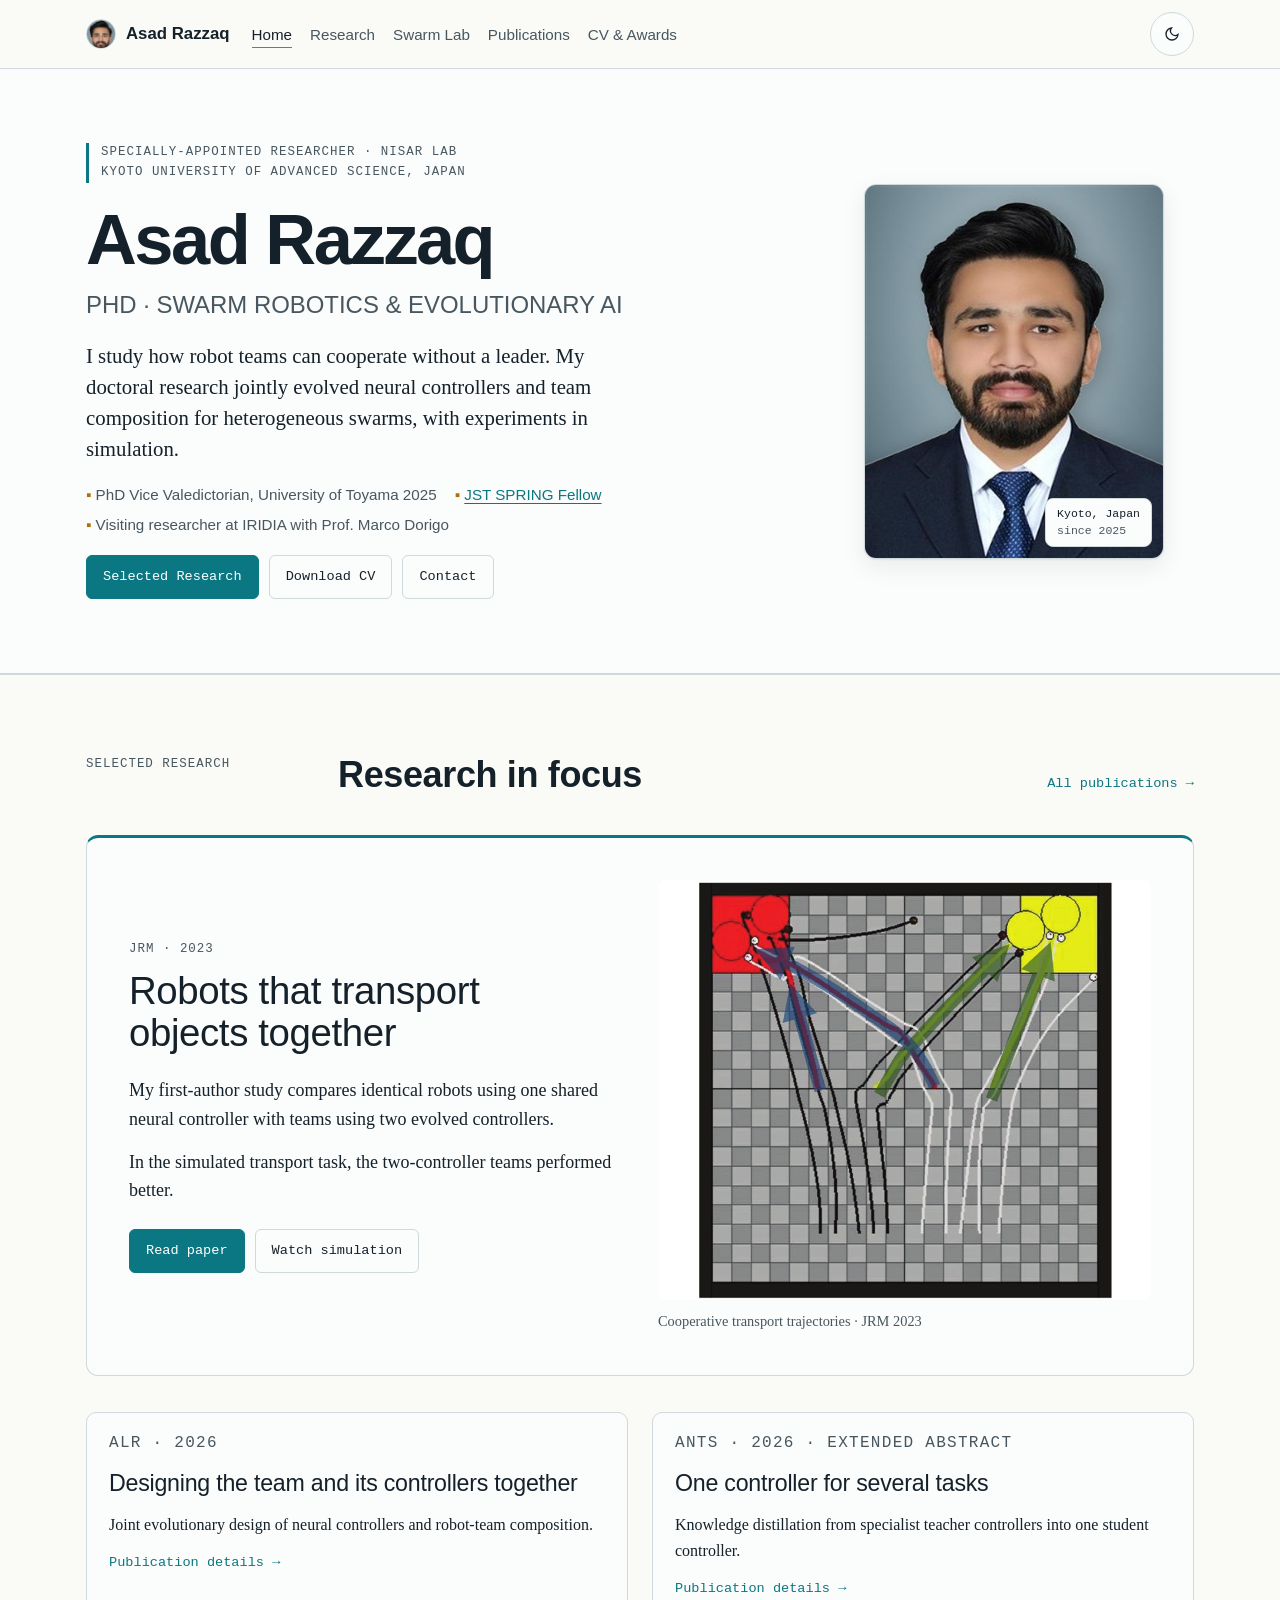
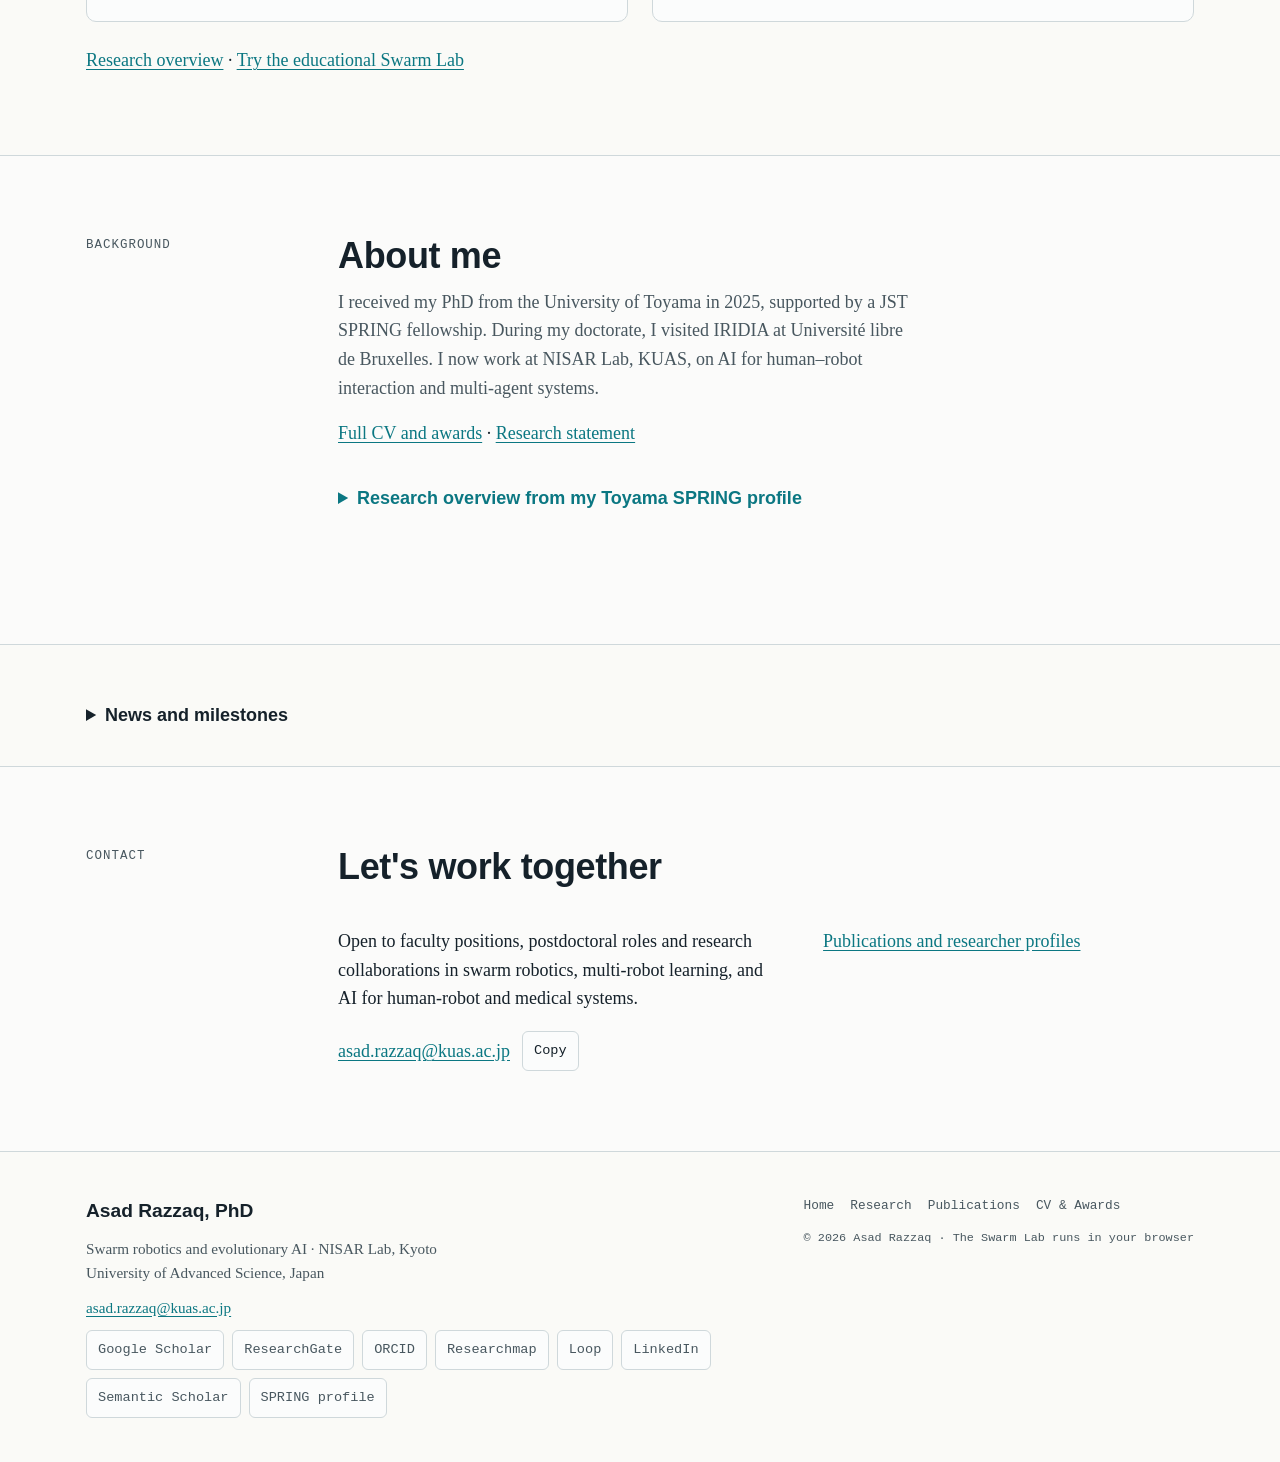
==== commit 2e57d265: "Simplify homepage research flow and separate the Toyama overview from the JRM study" ====
--- a/index.html
+++ b/index.html
@@ -686,6 +686,22 @@
 @media (max-width: 700px) {
   .featured-study .study-findings, .featured-study .clip-panels { grid-template-columns: 1fr; gap: 12px; }
 }
+
+.featured-study { grid-template-columns: minmax(0, 1fr) minmax(0, 1fr); align-items: center; gap: 36px; }
+.featured-copy > p:not(.eyebrow) { margin-block: 14px; }
+.featured-copy .actions { margin-top: 24px; }
+.jrm-feature-figure { margin: 0; min-width: 0; }
+.jrm-feature-figure > a { display: block; }
+.jrm-feature-figure img { display: block; width: 100%; height: auto; max-height: 420px; object-fit: contain; border-radius: 8px; background: #fff; }
+.jrm-feature-figure figcaption, .spring-overview figcaption { margin-top: 10px; font-size: .9rem; color: var(--muted); }
+.related-studies .project-copy { display: grid; gap: 14px; }
+.research-more { margin-top: 24px; }
+.spring-overview { margin-top: 24px; }
+.spring-overview summary { cursor: pointer; color: var(--accent); }
+.spring-overview figure { margin: 18px 0 0; }
+.spring-overview img { display: block; width: 100%; height: auto; background: #fff; }
+.compact-updates { padding-block: 24px; }
+@media (max-width: 700px) { .featured-study { grid-template-columns: 1fr; gap: 24px; } }
 </style>
 </head>
 <body>
@@ -729,10 +745,7 @@
         <img src="assets/asad-home-360.jpg" srcset="assets/asad-home-360.jpg 360w, assets/asad-home-720.jpg 720w" sizes="(max-width: 540px) 182px, (max-width: 760px) 220px, 300px" alt="Asad Razzaq, portrait" width="360" height="450" fetchpriority="high">
         <figcaption><b>Kyoto, Japan</b>since 2025</figcaption>
       </figure>
-      <figure class="mini-arena">
-        <canvas id="hero-arena" width="900" height="540" aria-label="Live simulation: scouts map an unknown warehouse with LiDAR while workers push packages to the loading dock"></canvas>
-        <figcaption><span class="key"><span class="dot s"></span>scouts</span><span class="key"><span class="dot w"></span>workers</span><span>live: mapping + delivery</span></figcaption>
-      </figure>
+
     </div>
   </div>
 </header>
@@ -744,85 +757,60 @@
     </div>
     <article class="featured-study" aria-labelledby="featured-jrm">
       <div class="featured-copy">
-        <p class="eyebrow">Journal of Robotics and Mechatronics · 2023</p>
-        <h3 id="featured-jrm">Cooperative transport with heterogeneous robot swarms</h3>
-        <dl class="study-findings">
-          <div><dt>What we changed</dt><dd>We evolved different neural controllers for sub-teams of robots with identical bodies.</dd></div>
-          <div><dt>What we compared</dt><dd>We compared teams with one shared controller and teams with two controllers in a simulated cooperative transport task.</dd></div>
-          <div><dt>What we found</dt><dd>Teams with two controllers performed better in this task. The two controllers produced a wider range of behaviours across the swarm.</dd></div>
-        </dl>
-        <div class="actions"><a class="btn primary" href="research.html#transport">Explore the study</a><a class="btn" href="https://doi.org/10.20965/jrm.2023.p1007">Read the paper</a></div>
+        <p class="eyebrow">JRM · 2023</p>
+        <h3 id="featured-jrm">Robots that transport objects together</h3>
+        <p>My first-author study compares identical robots using one shared neural controller with teams using two evolved controllers.</p>
+        <p>In the simulated transport task, the two-controller teams performed better.</p>
+        <div class="actions"><a class="btn primary" href="https://doi.org/10.20965/jrm.2023.p1007">Read paper</a><a class="btn" id="jrm-open-full" href="assets/home-jrm-animation.webp" aria-haspopup="dialog" aria-controls="jrm-full-viewer">Watch simulation</a></div>
       </div>
-      <figure class="paper-animation" id="h-evidence">
-      <a class="spring-overview-link" href="assets/toyama-spring-research.jpg" target="_blank" rel="noopener" aria-label="Open full-size research overview from my Toyama SPRING profile"><img id="jrm-animation" src="assets/toyama-spring-research.jpg" data-animation="assets/home-jrm-animation.webp" width="1024" height="455" alt="Toyama SPRING research overview showing swarm robotics, evolutionary neural controllers, and a collective exploration comparison" loading="lazy" decoding="async"></a>
-      <figcaption><div><h4>Evolutionary swarm robotics</h4><p>Research overview from <a href="https://promotion-research.ctg.u-toyama.ac.jp/spring-student/razzaq_r5" target="_blank" rel="noopener">my University of Toyama SPRING profile</a>. The figure illustrates collective exploration. The JRM cooperative transport animation is available below.</p><p><a href="assets/toyama-spring-research.jpg" target="_blank" rel="noopener">Enlarge research overview</a></p><ol class="clip-panels" aria-label="Comparison animation panels, left to right"><li><b>Early</b> · One controller</li><li><b>Early</b> · Two controllers</li><li><b>Converged</b> · One controller</li><li><b>Converged</b> · Two controllers, integrated selection</li></ol><a href="assets/home-jrm-animation.webp" id="jrm-open-full" aria-haspopup="dialog" aria-controls="jrm-full-viewer">Open full-size animation</a></div><button class="btn" type="button" id="jrm-play" aria-controls="jrm-full-viewer" aria-haspopup="dialog">Play research clip</button></figcaption>
-    </figure>
+      <figure class="jrm-feature-figure" id="h-evidence">
+        <a href="assets/fig-jrm2023-transport.jpg" target="_blank" rel="noopener" aria-label="Enlarge the JRM transport result"><img src="assets/fig-jrm2023-transport.jpg" width="708" height="712" loading="lazy" alt="JRM simulation trajectories showing robots and objects moving toward the red and yellow goal zones"></a>
+        <figcaption>Cooperative transport trajectories · JRM 2023</figcaption>
+      </figure>
     </article>
-    <div class="selected-projects related-studies"><article class="selected-project">
-      <a href="research.html#composition" tabindex="-1" aria-hidden="true"><img src="assets/home-alr-method.webp" alt="" width="865" height="529" loading="lazy"></a>
-      <div class="project-copy">
-        <p class="eyebrow">ALR · 2026</p>
-        <h3><a href="research.html#composition">Evolving the controllers and the team together</a></h3>
-        <p>We evolved controller weights and team composition together. In the Field B simulation, the proposed method ended with higher average fitness than the fixed-composition comparison.</p>
-        <div class="actions"><a class="btn small" href="assets/alr-field-b-fitness.jpg">View result plot</a><a class="btn small" href="https://doi.org/10.1007/s10015-025-01083-5">Read paper</a></div>
-      </div>
-    </article>
-<article class="selected-project"><a href="research.html#versatile" tabindex="-1" aria-hidden="true"><img src="assets/home-ants-method.webp" alt="" width="794" height="517" loading="lazy"></a><div class="project-copy"><p class="eyebrow">ANTS · 2026 · Extended abstract</p><h3><a href="research.html#versatile">One compact controller, several tasks</a></h3><p>Can specialist swarm controllers be combined into a versatile controller?</p><p>This co-authored work studies knowledge distillation from task-specific teachers into a student controller. The method transfers specialist policies; it does not establish general-purpose intelligence.</p><p class="thumbnail-source">Method diagram from the author manuscript. <a href="assets/home-ants-method.webp" target="_blank" rel="noopener">Enlarge method figure</a></p><div class="actions"><a class="btn small" href="publications.html#C1">Publication details</a></div></div></article></div>
+    <div class="selected-projects related-studies">
+      <article class="selected-project"><div class="project-copy">
+        <p class="eyebrow">ALR · 2026</p><h3><a href="research.html#composition">Designing the team and its controllers together</a></h3>
+        <p>Joint evolutionary design of neural controllers and robot-team composition.</p>
+        <a class="arrow" href="publications.html#J1">Publication details</a>
+      </div></article>
+      <article class="selected-project"><div class="project-copy">
+        <p class="eyebrow">ANTS · 2026 · Extended abstract</p><h3><a href="research.html#versatile">One controller for several tasks</a></h3>
+        <p>Knowledge distillation from specialist teacher controllers into one student controller.</p>
+        <a class="arrow" href="publications.html#C1">Publication details</a>
+      </div></article>
+    </div>
+    <p class="research-more"><a href="research.html">Research overview</a> · <a href="research.html#lab">Try the educational Swarm Lab</a></p>
   </div>
 </section>
 
-<section class="sec home-evidence" aria-labelledby="h-methods">
-  <div class="wrap">
-    <div class="sec-head"><p class="eyebrow">From the papers</p><div><h2 id="h-methods">How the team design evolves</h2></div></div>
-    
-    <div class="method-feature">
-      <figure><a href="assets/home-team-method.png" target="_blank" rel="noopener" aria-label="Open full-size team-composition method diagram"><img src="assets/home-team-method.png" width="850" height="538" alt="Evolutionary method: parent genomes encode neural-network weights and sub-team proportions; selection and reproduction generate offspring, followed by survivor selection for the next generation." loading="lazy"></a><figcaption>SWARM 2024 · Figure 2, proposed flow of heterogeneous swarm design. <a href="publications.html#C4">Source paper</a></figcaption></figure>
-      <div><p class="eyebrow">Method</p><h3>Evolve the controllers and the team composition together</h3><p>Each candidate encodes neural-controller weights and the proportions of robots assigned to each sub-team. Selection and reproduction create new candidates, and survivor selection carries promising designs into the next generation.</p><p>The diagram comes from the original paper, rather than the simplified browser demo.</p><a class="arrow" href="research.html#composition">Explore the research</a></div>
-    </div>
-  </div>
+
+
+<section class="sec tint" aria-labelledby="h-current">
+  <div class="wrap">
+    <div class="sec-head">
+      <p class="eyebrow">Background</p>
+      <div>
+        <h2 id="h-current">About me</h2>
+        <p class="lead">I received my PhD from the University of Toyama in 2025, supported by a JST SPRING fellowship. During my doctorate, I visited IRIDIA at Université libre de Bruxelles. I now work at NISAR Lab, KUAS, on AI for human–robot interaction and multi-agent systems.</p>
+        <p class="current-links"><a href="cv.html">Full CV and awards</a> · <a href="research.html#vision">Research statement</a></p>
+        <details class="spring-overview"><summary>Research overview from my Toyama SPRING profile</summary>
+          <figure><a href="assets/toyama-spring-research.jpg" target="_blank" rel="noopener"><img src="assets/toyama-spring-research.jpg" width="1024" height="455" loading="lazy" alt="Toyama SPRING overview of evolutionary swarm robotics and collective exploration"></a><figcaption>Doctoral research overview · <a href="https://promotion-research.ctg.u-toyama.ac.jp/spring-student/razzaq_r5" target="_blank" rel="noopener">University of Toyama SPRING profile</a></figcaption></figure>
+        </details>
+      </div>
+    </div>
+  </div>
 </section>
 
-<section class="sec tint" aria-labelledby="h-current">
-  <div class="wrap">
-    <div class="sec-head">
-      <p class="eyebrow">Current appointment</p>
-      <div>
-        <h2 id="h-current">Current work at KUAS</h2>
-        <p class="lead">As a Specially-Appointed Researcher at NISAR Lab, I work on AI for human–robot interaction and multi-agent systems.</p>
-        <p class="current-links"><a href="https://nisarlab.org/people">NISAR Lab team</a> · <a href="research.html#vision">Research statement</a> · <a href="cv.html#awards">Awards and funding</a></p>
-      </div>
-    </div>
-  </div>
-</section>
-
-<section class="sec tint" aria-labelledby="h-play">
-  <div class="wrap teaser">
-    <div class="txt reveal">
-      <p class="eyebrow">Interactive</p>
-      <h2 id="h-play">Design a team, compare with evolution</h2>
-      <p>A robot team enters a building it has never seen. Scouts map it with LiDAR and find three heavy packages; workers push them to the dock in crews; everything travels over a radio mesh and every robot has a battery. With a fixed budget, design the team, click any robot to see its sensors, then let a genetic algorithm design its own team. An educational illustration of the team-design question behind my PhD; the demo uses rule-based controllers, not the neural controllers from my papers.</p>
-      <div class="actions"><a class="btn primary" href="research.html#lab">Open the Swarm Lab</a></div>
-    </div>
-    <div class="reveal">
-      <div class="canvas-frame"><canvas id="teaser" width="900" height="540" aria-label="Robot team mapping a warehouse and moving three packages to the loading dock"></canvas></div>
-    </div>
-  </div>
-</section>
-
-<section class="sec tint" aria-labelledby="h-news">
-  <div class="wrap">
-    <div class="sec-head">
-      <p class="eyebrow">Latest</p>
-      <div><h2 id="h-news">News</h2></div>
-    </div>
-    <ol class="news indent"><li class="reveal"><time datetime="2026-06">Jun 2026</time><p>Extended abstract on knowledge distillation for versatile swarm controllers at <b><a href="https://ants2026.org" target="_blank" rel="noopener">ANTS 2026</a></b> in Darmstadt, Germany. Published in <a href="https://link.springer.com/book/10.1007/978-3-032-26123-6" target="_blank" rel="noopener">Springer LNCS vol. 16515</a>. <a href="publications.html#C1">Paper</a></p></li>
+
+
+<section class="sec compact-updates" aria-label="News"><div class="wrap"><details class="news-archive"><summary>News and milestones</summary><ol class="news indent"><li class="reveal"><time datetime="2026-06">Jun 2026</time><p>Extended abstract on knowledge distillation for versatile swarm controllers at <b><a href="https://ants2026.org" target="_blank" rel="noopener">ANTS 2026</a></b> in Darmstadt, Germany. Published in <a href="https://link.springer.com/book/10.1007/978-3-032-26123-6" target="_blank" rel="noopener">Springer LNCS vol. 16515</a>. <a href="publications.html#C1">Paper</a></p></li>
 <li class="reveal"><time datetime="2026">2026</time><p>Journal article on evolving group organization and controllers in heterogeneous swarms published in <a href="https://link.springer.com/journal/10015" target="_blank" rel="noopener"><i>Artificial Life and Robotics</i></a>. <a href="publications.html#J1">Paper</a></p></li>
 <li class="reveal"><time datetime="2025-12">Dec 2025</time><p>Joined the <b><a href="https://nisarlab.org/" target="_blank" rel="noopener">NISAR Lab</a></b> at <a href="https://www.kuas.ac.jp/en/" target="_blank" rel="noopener">Kyoto University of Advanced Science</a> as a Specially-Appointed Researcher.</p></li></ol><details class="news-archive indent"><summary>Earlier news</summary><ol class="news"><li class="reveal"><time datetime="2025-09">Sept 2025</time><p>Received my <b>PhD in Engineering</b> from the <a href="https://www.u-toyama.ac.jp/en/" target="_blank" rel="noopener">University of Toyama</a> and was named <b>Vice Valedictorian</b>.</p></li>
 <li class="reveal"><time datetime="2025-09">Sept 2025</time><p>Papers at <b>SWARM 2025</b> in Germany and <b>SICE FES 2025</b> in Thailand.</p></li>
 <li class="reveal"><time datetime="2025-03">Mar 2025</time><p>Visiting PhD student at <b><a href="https://iridia.ulb.ac.be/" target="_blank" rel="noopener">IRIDIA</a></b>, <a href="https://www.ulb.be/en" target="_blank" rel="noopener">Université libre de Bruxelles</a>, one of the founding labs of swarm intelligence.</p></li>
 <li class="reveal"><time datetime="2024">2024</time><p>Outstanding Student Award from the <a href="https://www.sice.or.jp/" target="_blank" rel="noopener">SICE</a> Hokuriku Branch.</p></li></ol></details>
-  </div>
-</section>
+  </details></div></section>
 
 <!-- BLOG HIDDEN: home page blog section. To show it again, delete this line and the line below that says END OF HIDDEN BLOG SECTION.
 <section class="sec" aria-labelledby="h-blog">
@@ -895,31 +883,7 @@
 
 <script src="assets/config.js?v=20261106-profiles" defer></script>
 <script src="assets/site.js?v=20261110-review" defer></script>
-<script>
-(() => {
-  const teaser = document.getElementById('teaser');
-  const load = () => {
-    const engine = document.createElement('script');
-    engine.src = 'assets/engine.js?v=20261106';
-    engine.addEventListener('load', () => {
-      const swarm = document.createElement('script');
-      swarm.src = 'assets/swarm.js?v=20261106';
-      document.body.appendChild(swarm);
-    }, { once: true });
-    document.body.appendChild(engine);
-  };
-  if (!('IntersectionObserver' in window)) {
-    load();
-    return;
-  }
-  const observer = new IntersectionObserver(entries => {
-    if (!entries.some(entry => entry.isIntersecting)) return;
-    observer.disconnect();
-    load();
-  }, { rootMargin: '250px' });
-  observer.observe(teaser);
-})();
-</script>
+
 <dialog id="jrm-full-viewer" class="research-media-dialog" aria-labelledby="jrm-full-title">
   <header><h2 id="jrm-full-title">Cooperative transport · JRM 2023</h2><div class="actions"><button class="btn" type="button" id="jrm-zoom" aria-pressed="false">Actual size</button><button class="btn" type="button" id="jrm-close-full">Close animation</button></div></header>
   <div class="research-media-scroll" id="jrm-full-scroll"><img id="jrm-full-image" width="1340" height="428" alt="Animated comparison of homogeneous and heterogeneous robot teams during cooperative transport."></div>
@@ -927,26 +891,17 @@
 </dialog>
 <script>
 (() => {
-  const image = document.getElementById('jrm-animation');
-  const play = document.getElementById('jrm-play');
-  const fullLink = document.getElementById('jrm-open-full');
+  const link = document.getElementById('jrm-open-full');
   const viewer = document.getElementById('jrm-full-viewer');
-  const fullImage = document.getElementById('jrm-full-image');
+  const image = document.getElementById('jrm-full-image');
   const scroll = document.getElementById('jrm-full-scroll');
   const zoom = document.getElementById('jrm-zoom');
-  let opener = fullLink;
-  const openAnimation = (event) => {
-    if (typeof viewer.showModal !== 'function') {
-      if (event.currentTarget === play) window.location.assign(fullLink.href);
-      return;
-    }
+  link.addEventListener('click', event => {
+    if (typeof viewer.showModal !== 'function') return;
     event.preventDefault();
-    opener = event.currentTarget;
-    fullImage.src = image.dataset.animation;
+    image.src = link.href;
     viewer.showModal();
-  };
-  play.addEventListener('click', openAnimation);
-  fullLink.addEventListener('click', openAnimation);
+  });
   document.getElementById('jrm-close-full').addEventListener('click', () => viewer.close());
   zoom.addEventListener('click', () => {
     const actual = scroll.classList.toggle('actual-size');
@@ -954,11 +909,11 @@
     zoom.textContent = actual ? 'Fit to screen' : 'Actual size';
   });
   viewer.addEventListener('close', () => {
-    fullImage.removeAttribute('src');
+    image.removeAttribute('src');
     scroll.classList.remove('actual-size');
     zoom.setAttribute('aria-pressed', 'false');
     zoom.textContent = 'Actual size';
-    opener.focus();
+    link.focus();
   });
 })();
 </script>
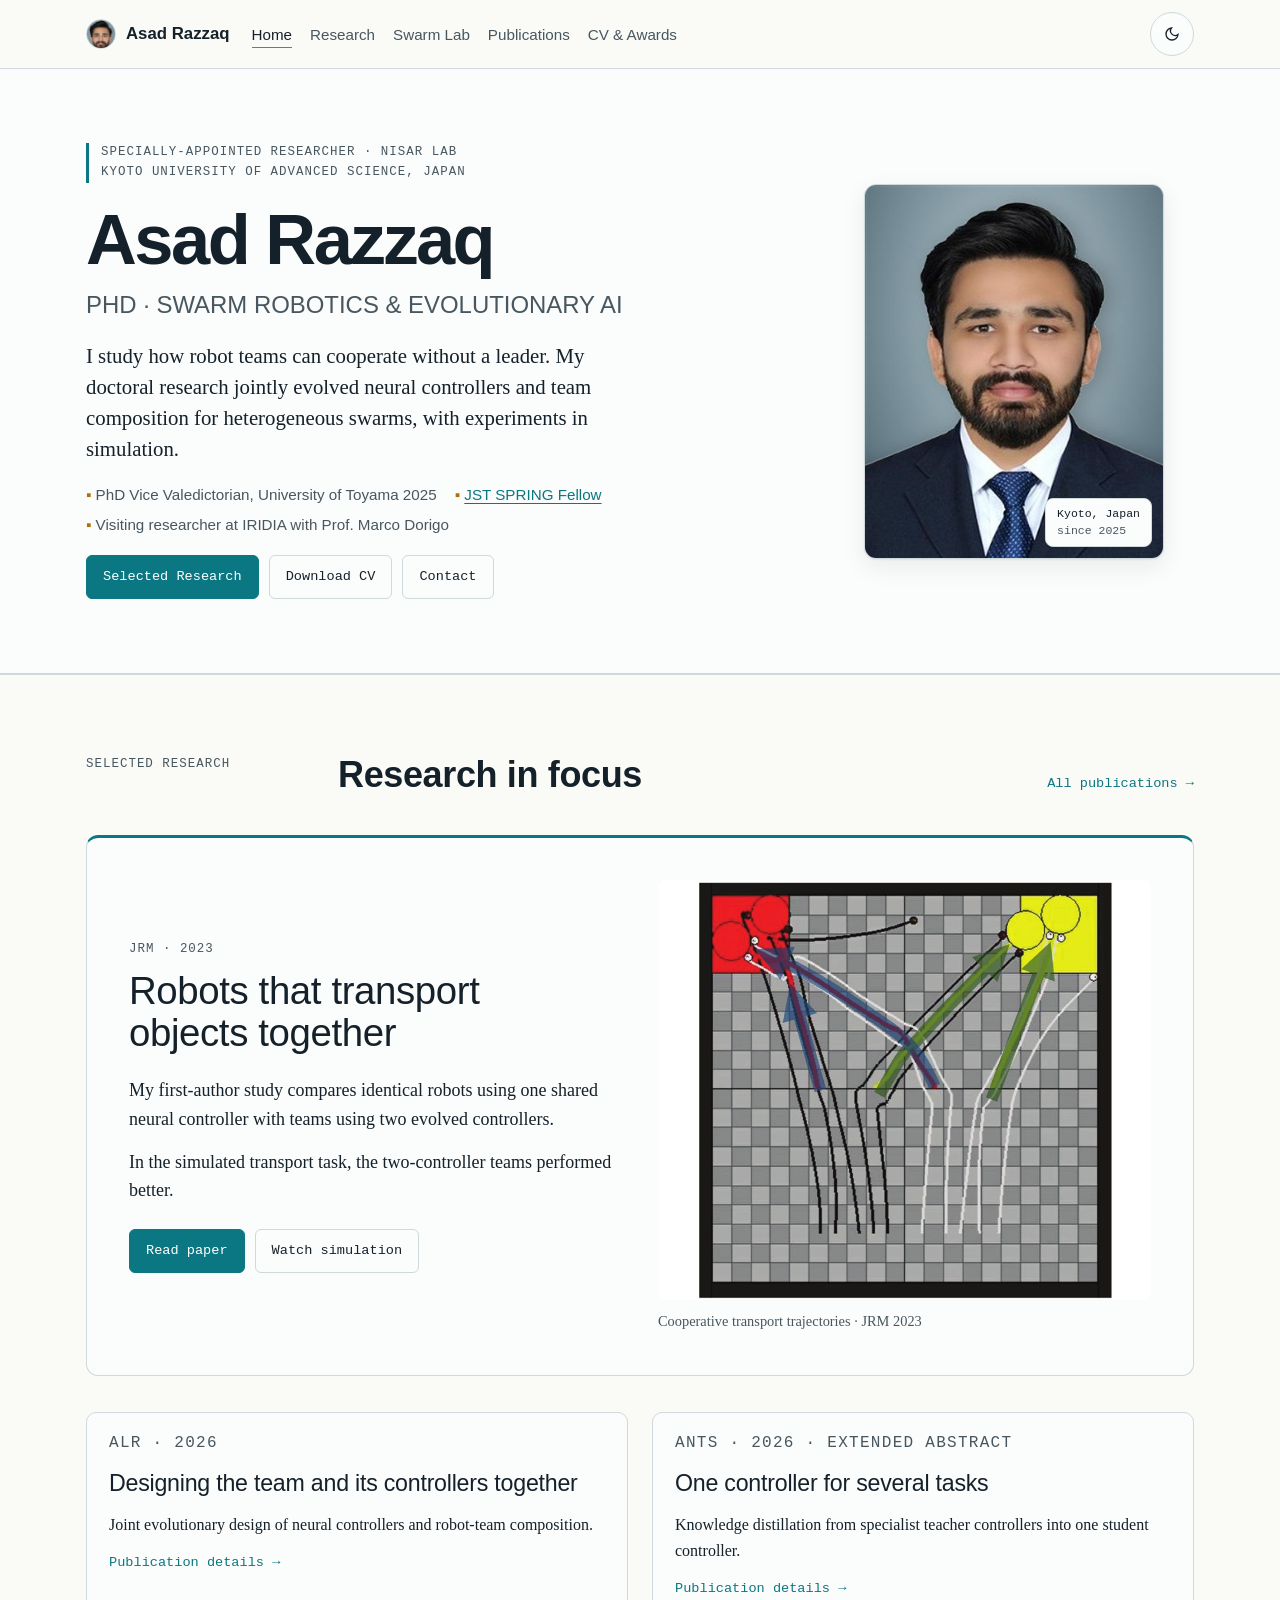
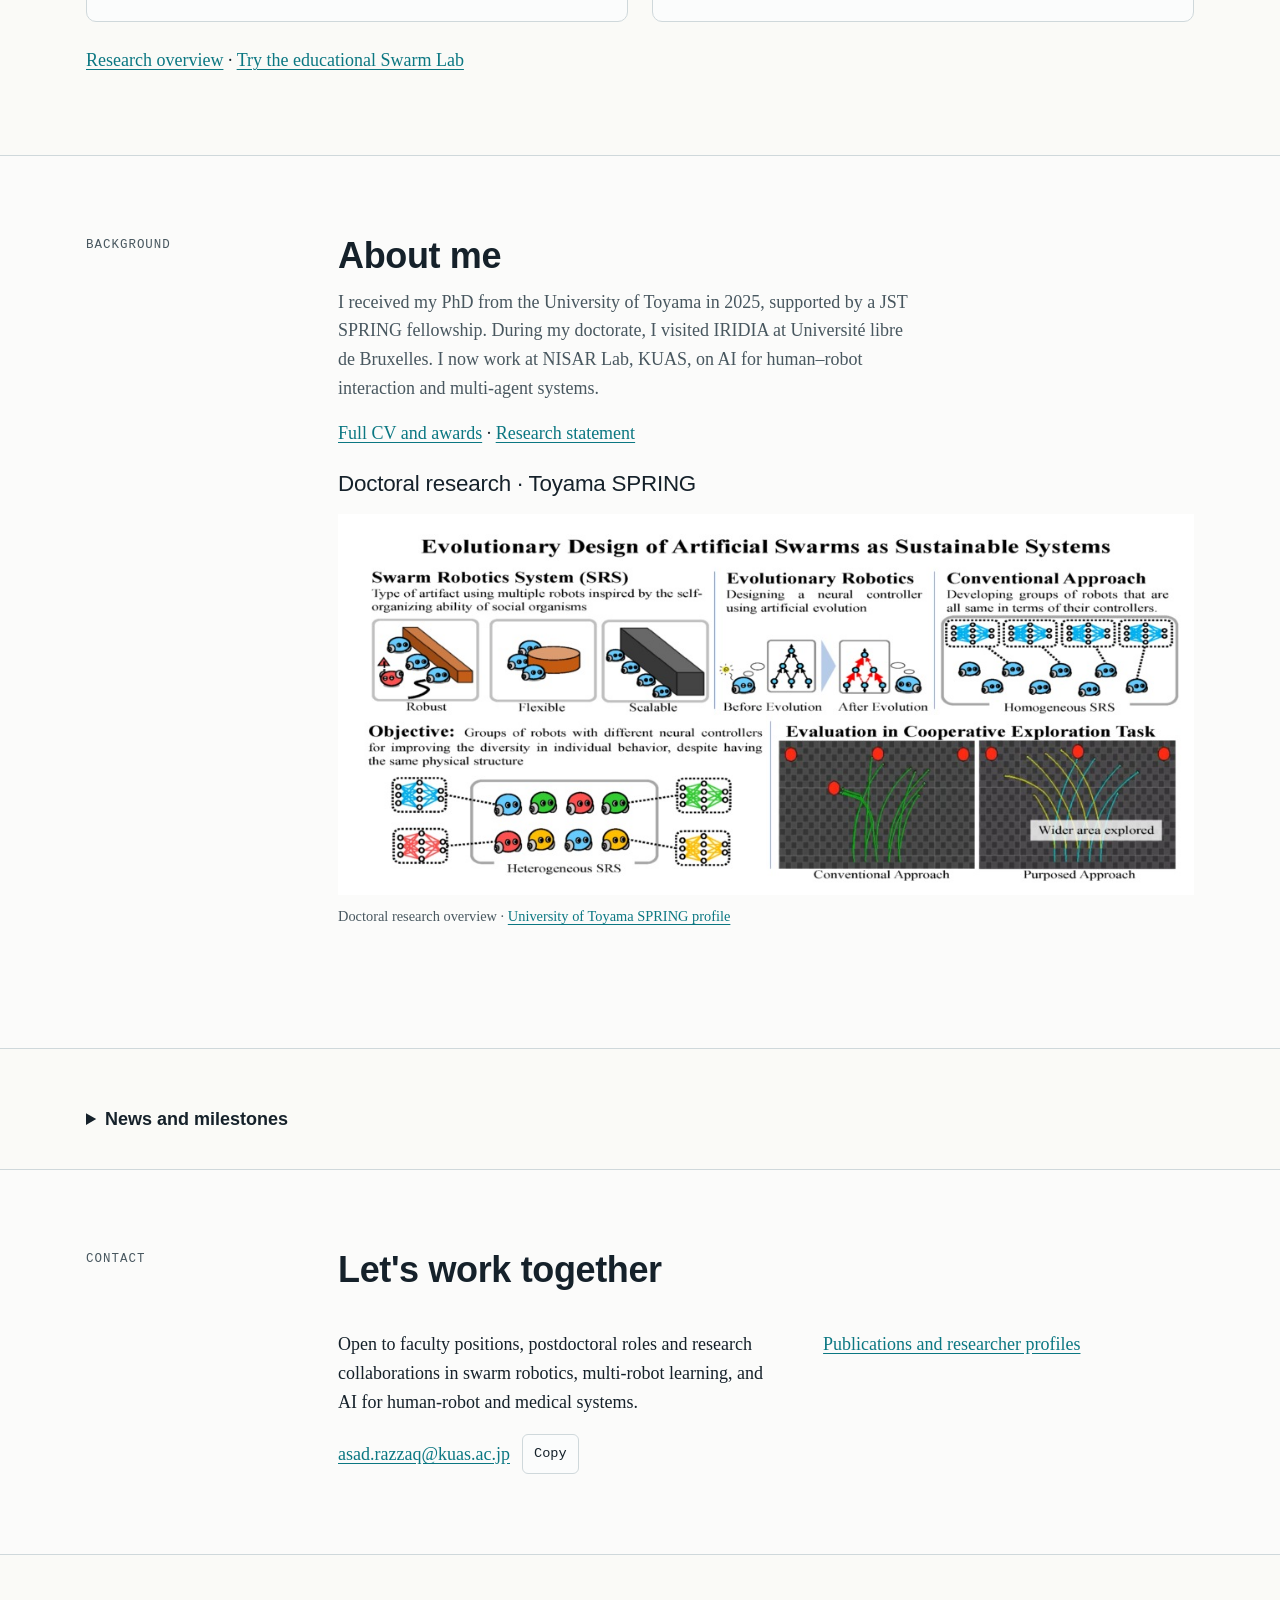
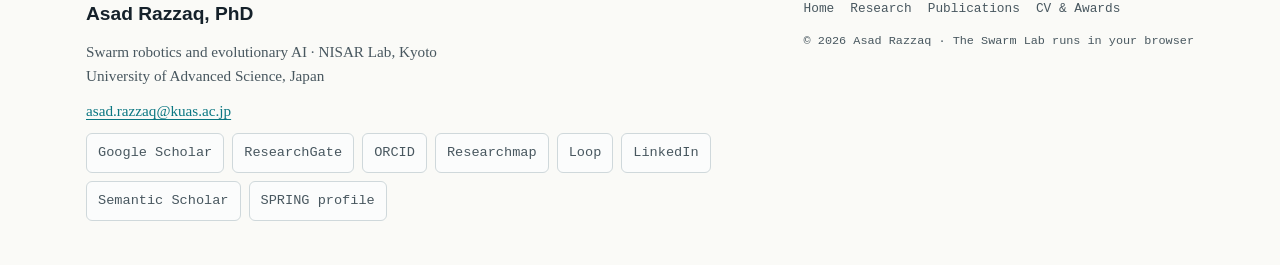
==== commit 389c8363: "Show Toyama SPRING overview once and cross-link from Research" ====
--- a/index.html
+++ b/index.html
@@ -794,9 +794,9 @@
         <h2 id="h-current">About me</h2>
         <p class="lead">I received my PhD from the University of Toyama in 2025, supported by a JST SPRING fellowship. During my doctorate, I visited IRIDIA at Université libre de Bruxelles. I now work at NISAR Lab, KUAS, on AI for human–robot interaction and multi-agent systems.</p>
         <p class="current-links"><a href="cv.html">Full CV and awards</a> · <a href="research.html#vision">Research statement</a></p>
-        <details class="spring-overview"><summary>Research overview from my Toyama SPRING profile</summary>
+        <div class="spring-overview" id="spring-overview"><h3>Doctoral research · Toyama SPRING</h3>
           <figure><a href="assets/toyama-spring-research.jpg" target="_blank" rel="noopener"><img src="assets/toyama-spring-research.jpg" width="1024" height="455" loading="lazy" alt="Toyama SPRING overview of evolutionary swarm robotics and collective exploration"></a><figcaption>Doctoral research overview · <a href="https://promotion-research.ctg.u-toyama.ac.jp/spring-student/razzaq_r5" target="_blank" rel="noopener">University of Toyama SPRING profile</a></figcaption></figure>
-        </details>
+        </div>
       </div>
     </div>
   </div>
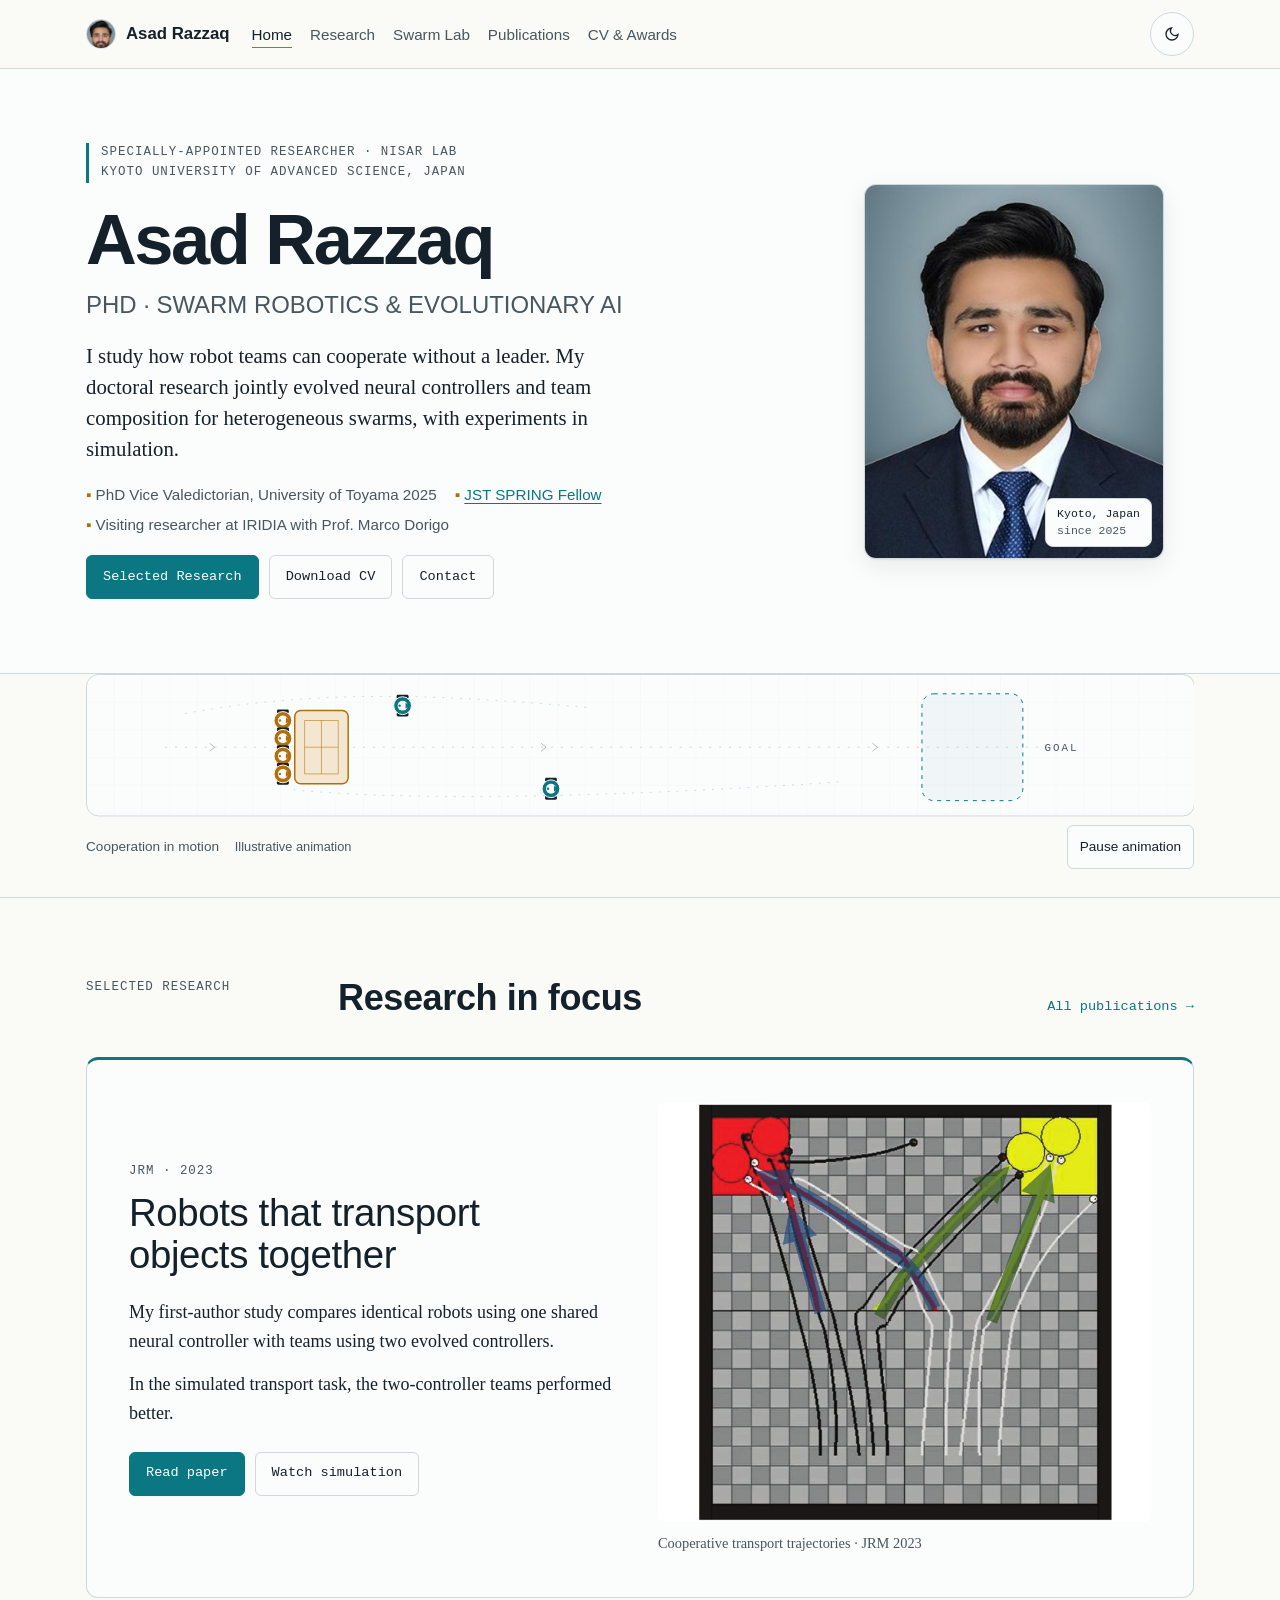
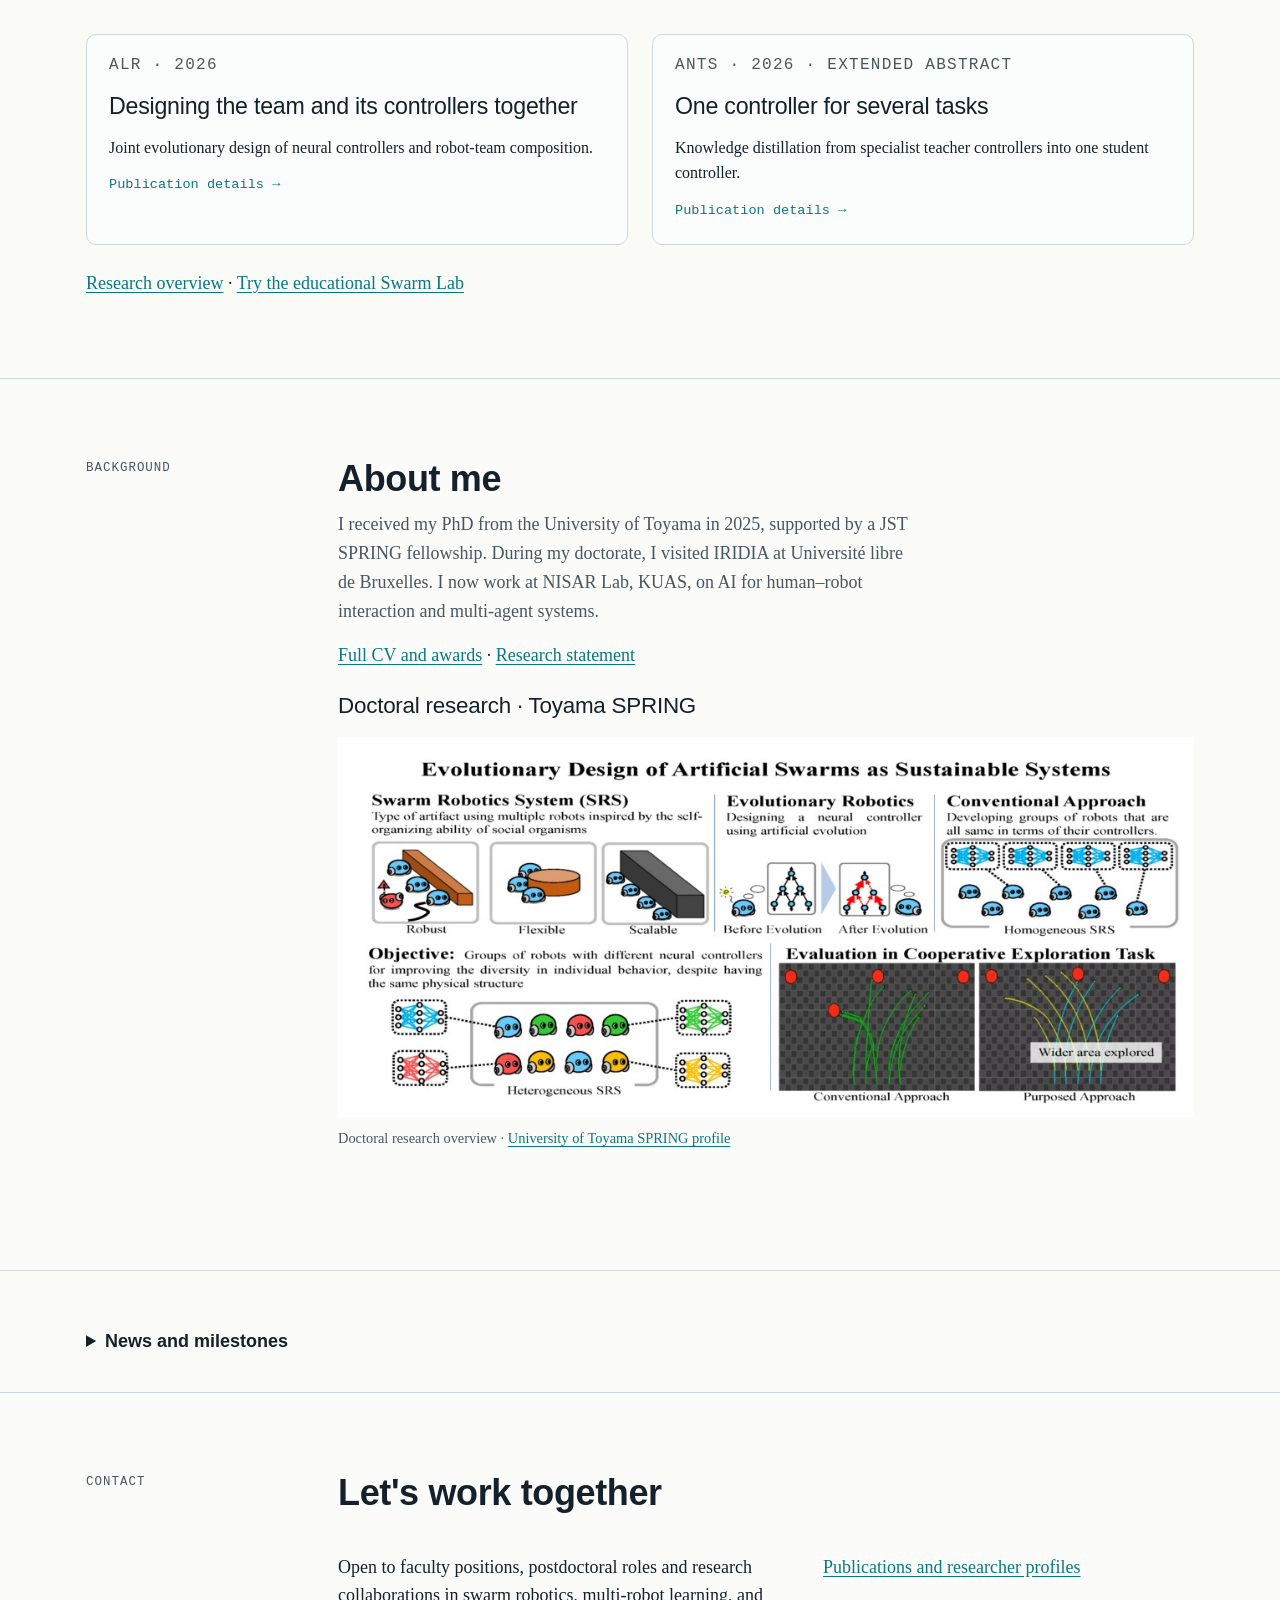
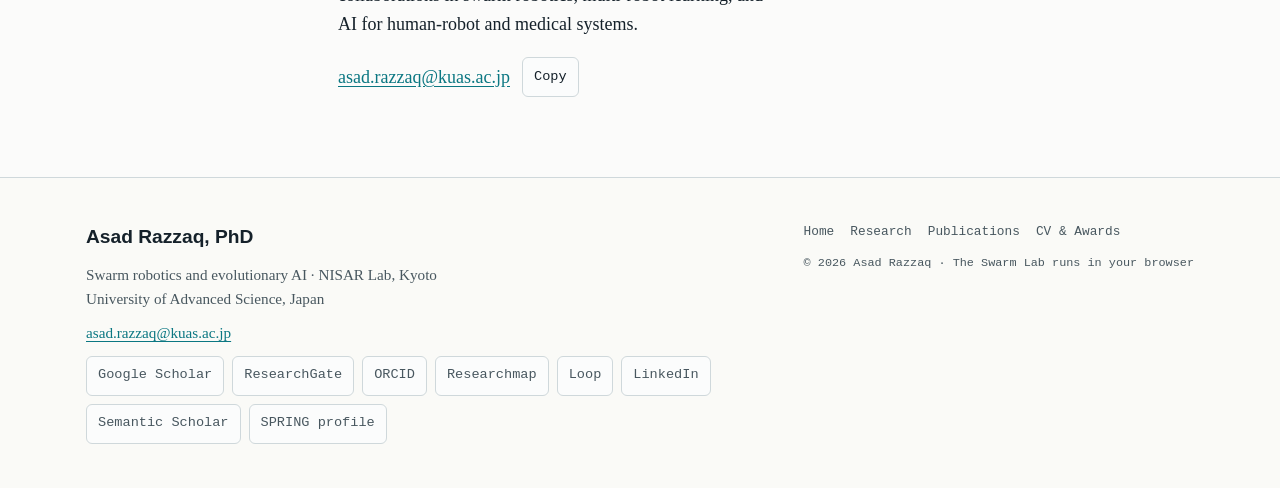
==== commit c3eb7168: "Add accessible homepage cooperative swarm transport animation" ====
--- a/index.html
+++ b/index.html
@@ -28,7 +28,7 @@
 <link rel="me" href="https://www.linkedin.com/in/asadrazzaqphd/">
 <link rel="me" href="https://www.semanticscholar.org/author/2238456971">
 <link rel="me" href="https://promotion-research.ctg.u-toyama.ac.jp/spring-student/razzaq_r5">
-<script type="application/ld+json">{"@context": "https://schema.org", "@graph": [{"@type": "WebSite", "@id": "https://razzaq-asad.github.io/#website", "url": "https://razzaq-asad.github.io/", "name": "Asad Razzaq, PhD", "description": "Personal academic website of Dr. Asad Razzaq, researcher in swarm robotics and evolutionary AI.", "publisher": {"@id": "https://razzaq-asad.github.io/#person"}, "inLanguage": "en"}, {"@type": "ProfilePage", "@id": "https://razzaq-asad.github.io/#webpage", "url": "https://razzaq-asad.github.io/", "name": "Asad Razzaq, PhD · Swarm Robotics & Evolutionary AI", "description": "Dr. Asad Razzaq is a swarm robotics and evolutionary AI researcher at the NISAR Lab, Kyoto University of Advanced Science (KUAS), Japan. PhD University of Toyama (Vice Valedictorian), JST SPRING Fellow. Publications, CV and an interactive robot swarm simulator.", "inLanguage": "en", "isPartOf": {"@id": "https://razzaq-asad.github.io/#website"}, "about": {"@id": "https://razzaq-asad.github.io/#person"}, "author": {"@id": "https://razzaq-asad.github.io/#person"}, "dateModified": "2026-11-10T18:00:00+09:00", "mainEntity": {"@id": "https://razzaq-asad.github.io/#person"}}, {"@type": "Person", "@id": "https://razzaq-asad.github.io/#person", "name": "Asad Razzaq", "alternateName": ["Dr. Asad Razzaq", "Asad Razzaq, PhD", "Razzaq Asad", "ラザク アサド"], "givenName": "Asad", "familyName": "Razzaq", "honorificPrefix": "Dr.", "honorificSuffix": "PhD", "jobTitle": "Specially-Appointed Researcher", "description": "Researcher in swarm robotics and evolutionary AI at the NISAR Lab, Kyoto University of Advanced Science. PhD in Engineering, University of Toyama (2025), JST SPRING Fellow.", "url": "https://razzaq-asad.github.io/", "image": "https://razzaq-asad.github.io/assets/asad-studio.jpg", "email": "mailto:asad.razzaq@kuas.ac.jp", "worksFor": {"@type": "CollegeOrUniversity", "name": "Kyoto University of Advanced Science", "url": "https://www.kuas.ac.jp/en/"}, "affiliation": [{"@type": "ResearchOrganization", "name": "NISAR Lab", "url": "https://nisarlab.org/"}], "alumniOf": [{"@type": "CollegeOrUniversity", "name": "University of Toyama", "url": "https://www.u-toyama.ac.jp/en/"}, {"@type": "CollegeOrUniversity", "name": "Government College University Faisalabad", "url": "https://gcuf.edu.pk/"}], "hasCredential": [{"@type": "EducationalOccupationalCredential", "credentialCategory": "degree", "name": "Ph.D. in Engineering", "recognizedBy": {"@type": "CollegeOrUniversity", "name": "University of Toyama"}}], "award": ["PhD Vice Valedictorian, University of Toyama (2025)", "JST SPRING Doctoral Fellowship (2023-2025)", "Outstanding Student Award, SICE Hokuriku Branch (2024)"], "knowsAbout": ["Swarm robotics", "Evolutionary robotics", "Multi-robot systems", "Heterogeneous robot teams", "Neural network controllers", "Knowledge distillation", "Evolutionary algorithms", "Robotic olfaction", "Artificial intelligence", "Machine learning"], "knowsLanguage": ["English", "Urdu", "Japanese"], "sameAs": ["https://researchmap.jp/asadrazzaq", "https://loop.frontiersin.org/people/2528588/overview", "https://scholar.google.com/citations?user=ZE91v18AAAAJ", "https://www.researchgate.net/profile/Asad-Razzaq", "https://orcid.org/0009-0004-9389-3481", "https://www.linkedin.com/in/asadrazzaqphd/", "https://www.semanticscholar.org/author/2238456971", "https://promotion-research.ctg.u-toyama.ac.jp/spring-student/razzaq_r5", "https://nisarlab.org/people.html"]}]}</script>
+<script type="application/ld+json">{"@context": "https://schema.org", "@graph": [{"@type": "WebSite", "@id": "https://razzaq-asad.github.io/#website", "url": "https://razzaq-asad.github.io/", "name": "Asad Razzaq, PhD", "description": "Personal academic website of Dr. Asad Razzaq, researcher in swarm robotics and evolutionary AI.", "publisher": {"@id": "https://razzaq-asad.github.io/#person"}, "inLanguage": "en"}, {"@type": "ProfilePage", "@id": "https://razzaq-asad.github.io/#webpage", "url": "https://razzaq-asad.github.io/", "name": "Asad Razzaq, PhD · Swarm Robotics & Evolutionary AI", "description": "Dr. Asad Razzaq is a swarm robotics and evolutionary AI researcher at the NISAR Lab, Kyoto University of Advanced Science (KUAS), Japan. PhD University of Toyama (Vice Valedictorian), JST SPRING Fellow. Publications, CV and an interactive robot swarm simulator.", "inLanguage": "en", "isPartOf": {"@id": "https://razzaq-asad.github.io/#website"}, "about": {"@id": "https://razzaq-asad.github.io/#person"}, "author": {"@id": "https://razzaq-asad.github.io/#person"}, "dateModified": "2026-11-19T14:00:00+09:00", "mainEntity": {"@id": "https://razzaq-asad.github.io/#person"}}, {"@type": "Person", "@id": "https://razzaq-asad.github.io/#person", "name": "Asad Razzaq", "alternateName": ["Dr. Asad Razzaq", "Asad Razzaq, PhD", "Razzaq Asad", "ラザク アサド"], "givenName": "Asad", "familyName": "Razzaq", "honorificPrefix": "Dr.", "honorificSuffix": "PhD", "jobTitle": "Specially-Appointed Researcher", "description": "Researcher in swarm robotics and evolutionary AI at the NISAR Lab, Kyoto University of Advanced Science. PhD in Engineering, University of Toyama (2025), JST SPRING Fellow.", "url": "https://razzaq-asad.github.io/", "image": "https://razzaq-asad.github.io/assets/asad-studio.jpg", "email": "mailto:asad.razzaq@kuas.ac.jp", "worksFor": {"@type": "CollegeOrUniversity", "name": "Kyoto University of Advanced Science", "url": "https://www.kuas.ac.jp/en/"}, "affiliation": [{"@type": "ResearchOrganization", "name": "NISAR Lab", "url": "https://nisarlab.org/"}], "alumniOf": [{"@type": "CollegeOrUniversity", "name": "University of Toyama", "url": "https://www.u-toyama.ac.jp/en/"}, {"@type": "CollegeOrUniversity", "name": "Government College University Faisalabad", "url": "https://gcuf.edu.pk/"}], "hasCredential": [{"@type": "EducationalOccupationalCredential", "credentialCategory": "degree", "name": "Ph.D. in Engineering", "recognizedBy": {"@type": "CollegeOrUniversity", "name": "University of Toyama"}}], "award": ["PhD Vice Valedictorian, University of Toyama (2025)", "JST SPRING Doctoral Fellowship (2023-2025)", "Outstanding Student Award, SICE Hokuriku Branch (2024)"], "knowsAbout": ["Swarm robotics", "Evolutionary robotics", "Multi-robot systems", "Heterogeneous robot teams", "Neural network controllers", "Knowledge distillation", "Evolutionary algorithms", "Robotic olfaction", "Artificial intelligence", "Machine learning"], "knowsLanguage": ["English", "Urdu", "Japanese"], "sameAs": ["https://researchmap.jp/asadrazzaq", "https://loop.frontiersin.org/people/2528588/overview", "https://scholar.google.com/citations?user=ZE91v18AAAAJ", "https://www.researchgate.net/profile/Asad-Razzaq", "https://orcid.org/0009-0004-9389-3481", "https://www.linkedin.com/in/asadrazzaqphd/", "https://www.semanticscholar.org/author/2238456971", "https://promotion-research.ctg.u-toyama.ac.jp/spring-student/razzaq_r5", "https://nisarlab.org/people.html"]}]}</script>
 <meta name="theme-color" content="#0B7782">
 <link rel="icon" href="data:image/svg+xml,%3Csvg xmlns='http://www.w3.org/2000/svg' viewBox='0 0 32 32'%3E%3Crect width='32' height='32' rx='6' fill='%230B7782'/%3E%3Ccircle cx='10' cy='12' r='3' fill='%23fff'/%3E%3Ccircle cx='21' cy='9' r='3' fill='%23E5A93C'/%3E%3Ccircle cx='16' cy='21' r='3' fill='%23E5A93C'/%3E%3Ccircle cx='24' cy='22' r='3' fill='%23fff'/%3E%3C/svg%3E">
 <!-- BLOG HIDDEN: <link rel="alternate" type="application/rss+xml" title="Asad Razzaq, PhD: blog" href="https://razzaq-asad.github.io/feed.xml"> -->
@@ -703,6 +703,7 @@
 .compact-updates { padding-block: 24px; }
 @media (max-width: 700px) { .featured-study { grid-template-columns: 1fr; gap: 24px; } }
 </style>
+<link rel="stylesheet" href="assets/home-motion.css?v=20261127">
 </head>
 <body>
 <a class="skip" href="#main">Skip to content</a>
@@ -712,7 +713,7 @@
     <ul id="nav-links">
       <li><a href="index.html" aria-current="page">Home</a></li>
       <li><a href="research.html">Research</a></li>
-      <li><a href="research.html#lab">Swarm Lab</a></li>
+      <li><a href="swarm-lab.html">Swarm Lab</a></li>
       <li><a href="publications.html">Publications</a></li>
       <!-- BLOG HIDDEN: <li><a href="blog.html">Blog</a></li> -->
       <!-- GALLERY HIDDEN: <li><a href="gallery.html">Gallery</a></li> -->
@@ -748,7 +749,43 @@
 
     </div>
   </div>
-</header>
+</header>
+<div class="wrap swarm-ribbon-wrap"><figure class="swarm-ribbon" id="swarm-ribbon">
+  <svg id="swarm-motion-scene" viewBox="0 0 1120 144" aria-hidden="true" focusable="false">
+    <defs>
+      <pattern id="swarm-grid" width="28" height="28" patternUnits="userSpaceOnUse"><path d="M28 0H0V28" fill="none" stroke="currentColor" stroke-width=".5"/></pattern>
+      <g id="swarm-robot">
+        <rect x="-6" y="-11" width="12" height="4" rx="1.5" class="swarm-wheel"/>
+        <rect x="-6" y="7" width="12" height="4" rx="1.5" class="swarm-wheel"/>
+        <circle r="9" fill="currentColor" class="swarm-body"/>
+        <circle r="5" class="swarm-shell"/>
+        <path d="M3-3 7 0 3 3Z" fill="currentColor"/>
+        <circle cx="-3" r="1.2" fill="currentColor"/>
+      </g>
+    </defs>
+    <rect x=".5" y=".5" width="100%" height="143" rx="12" class="swarm-floor"/>
+    <rect x="1" y="1" width="100%" height="142" rx="12" fill="url(#swarm-grid)" class="swarm-grid"/>
+    <path d="M80 74H977" class="swarm-route"/>
+    <path d="m125 70 5 4-5 4m335-8 5 4-5 4m335-8 5 4-5 4" class="swarm-route-marks"/>
+    <g class="swarm-goal-position"><rect x="845" y="20" width="102" height="108" rx="12" class="swarm-goal"/>
+    <text x="969" y="78" class="swarm-goal-label">GOAL</text></g>
+    <path d="M100 40C250 12 390 24 510 34M210 117C360 132 620 119 762 109" class="swarm-trail"/>
+    <g class="swarm-scout swarm-scout-a"><use href="#swarm-robot"/></g>
+    <g class="swarm-scout swarm-scout-b"><use href="#swarm-robot"/></g>
+    <g class="swarm-transport">
+      <g class="swarm-pushers">
+        <use href="#swarm-robot" transform="translate(-11 -27)"/>
+        <use href="#swarm-robot" transform="translate(-11 -9)"/>
+        <use href="#swarm-robot" transform="translate(-11 9)"/>
+        <use href="#swarm-robot" transform="translate(-11 27)"/>
+      </g>
+      <rect x="1" y="-37" width="54" height="74" rx="6" class="swarm-payload"/>
+      <path d="M11-27H45V27H11ZM28-27V27M11 0H45" class="swarm-payload-detail"/>
+    </g>
+    <g class="swarm-goal-position"><g class="swarm-arrival"><circle cx="896" cy="74" r="15"/><path d="m889 74 5 5 9-10"/></g></g>
+  </svg>
+  <figcaption><span>Cooperation in motion <span class="swarm-ribbon-note">Illustrative animation</span></span><button type="button" class="swarm-motion-toggle" aria-controls="swarm-motion-scene" hidden>Pause animation</button></figcaption>
+</figure></div>
 <section class="sec" aria-labelledby="h-research">
   <div class="wrap">
     <div class="sec-head">
@@ -780,7 +817,7 @@
         <a class="arrow" href="publications.html#C1">Publication details</a>
       </div></article>
     </div>
-    <p class="research-more"><a href="research.html">Research overview</a> · <a href="research.html#lab">Try the educational Swarm Lab</a></p>
+    <p class="research-more"><a href="research.html">Research overview</a> · <a href="swarm-lab.html">Try the educational Swarm Lab</a></p>
   </div>
 </section>
 
@@ -917,5 +954,6 @@
   });
 })();
 </script>
+<script src="assets/home-motion.js?v=20261127" defer></script>
 </body>
 </html>
--- a/assets/home-motion.css
+++ b/assets/home-motion.css
@@ -0,0 +1,67 @@
+/* Homepage-only illustration. Six identical robot bodies, two controller colours. */
+.swarm-ribbon-wrap {margin-block:0 28px}
+.swarm-ribbon {margin:0;min-width:0;--swarm-start:210px;--swarm-end:867px;--swarm-static:520px;--swarm-a-left:320px;--swarm-a-mid:650px;--swarm-a-right:790px;--swarm-b-start:470px;--swarm-b-right:750px;--swarm-b-left:270px;--swarm-goal-shift:0px}
+.swarm-goal-position {transform:translateX(var(--swarm-goal-shift))}
+.swarm-ribbon svg {display:block;width:100%;height:auto;min-height:92px;max-height:144px;overflow:hidden;color:var(--line)}
+.swarm-floor {fill:var(--surface);stroke:var(--line)}
+.swarm-grid {opacity:.35}
+.swarm-route {fill:none;stroke:var(--line);stroke-width:1;stroke-dasharray:2 8}
+.swarm-route-marks {fill:none;stroke:var(--muted);stroke-width:1;opacity:.4}
+.swarm-goal {fill:var(--accent);fill-opacity:.045;stroke:var(--accent);stroke-width:1;stroke-dasharray:4 5}
+.swarm-goal-label {fill:var(--muted);font:11px var(--f-mono);letter-spacing:2px}
+.swarm-trail {fill:none;stroke:var(--accent);stroke-width:1;stroke-dasharray:2 7;opacity:.22}
+.swarm-wheel {fill:var(--ink)}
+.swarm-body {stroke:var(--surface);stroke-width:1}
+.swarm-shell {fill:var(--surface);stroke:none}
+.swarm-pushers {color:var(--worker)}
+.swarm-scout {color:var(--scout)}
+.swarm-transport {transform:translate(var(--swarm-static),74px);animation:swarm-deliver 26s linear infinite both}
+.swarm-scout-a {transform:translate(650px,32px);animation:swarm-scout-top 26s linear infinite both}
+.swarm-scout-b {transform:translate(410px,115px);animation:swarm-scout-bottom 26s linear infinite both}
+.swarm-payload {fill:var(--warm);stroke:var(--worker);stroke-width:1.5}
+.swarm-payload-detail {fill:none;stroke:var(--worker);stroke-width:1;opacity:.55}
+.swarm-arrival {opacity:0;animation:swarm-arrive 26s linear infinite both}
+.swarm-arrival circle {fill:var(--surface);stroke:var(--accent)}
+.swarm-arrival path {fill:none;stroke:var(--accent);stroke-width:2;stroke-linecap:round;stroke-linejoin:round}
+.swarm-ribbon .swarm-transport,.swarm-ribbon .swarm-scout,.swarm-ribbon .swarm-arrival {animation-play-state:paused}
+.swarm-ribbon[data-motion="running"] .swarm-transport,.swarm-ribbon[data-motion="running"] .swarm-scout,.swarm-ribbon[data-motion="running"] .swarm-arrival {animation-play-state:running}
+.swarm-ribbon:not([data-motion]) .swarm-transport,.swarm-ribbon:not([data-motion]) .swarm-scout,.swarm-ribbon:not([data-motion]) .swarm-arrival {animation:none}
+.swarm-ribbon figcaption {display:flex;justify-content:space-between;align-items:center;gap:12px;padding-top:8px;color:var(--muted);font: .85rem/1.5 var(--f-display)}
+.swarm-ribbon-note {margin-left:12px;font-size:.8rem}
+.swarm-motion-toggle {flex:none;min-height:44px;padding:8px 12px;border:1px solid var(--line);border-radius:6px;background:var(--surface);color:var(--ink);font:inherit;cursor:pointer}
+.swarm-motion-toggle:hover {border-color:var(--accent)}
+@keyframes swarm-deliver {
+  0%,4% {transform:translate(var(--swarm-start),74px);opacity:1}
+  77%,87% {transform:translate(var(--swarm-end),74px);opacity:1}
+  94% {transform:translate(var(--swarm-end),74px);opacity:0}
+  95% {transform:translate(var(--swarm-start),74px);opacity:0}
+  100% {transform:translate(var(--swarm-start),74px);opacity:1}
+}
+@keyframes swarm-scout-top {
+  0%,100% {transform:translate(var(--swarm-a-left),32px) rotate(0deg)}
+  35% {transform:translate(var(--swarm-a-mid),28px) rotate(0deg)}
+  48% {transform:translate(var(--swarm-a-right),34px) rotate(0deg)}
+  53% {transform:translate(var(--swarm-a-right),34px) rotate(180deg)}
+  89% {transform:translate(var(--swarm-a-left),32px) rotate(180deg)}
+  95% {transform:translate(var(--swarm-a-left),32px) rotate(360deg)}
+}
+@keyframes swarm-scout-bottom {
+  0%,100% {transform:translate(var(--swarm-b-start),116px) rotate(0deg)}
+  32% {transform:translate(var(--swarm-b-right),112px) rotate(0deg)}
+  38% {transform:translate(var(--swarm-b-right),112px) rotate(180deg)}
+  73% {transform:translate(var(--swarm-b-left),116px) rotate(180deg)}
+  80% {transform:translate(var(--swarm-b-left),116px) rotate(360deg)}
+}
+@keyframes swarm-arrive {0%,76%,94%,100% {opacity:0} 80%,88% {opacity:1}}
+@media(max-width:600px) {
+  .swarm-ribbon {--swarm-start:110px;--swarm-end:425px;--swarm-static:260px;--swarm-a-left:160px;--swarm-a-mid:320px;--swarm-a-right:385px;--swarm-b-start:230px;--swarm-b-right:375px;--swarm-b-left:135px;--swarm-goal-shift:-442px}
+  .swarm-ribbon svg {min-height:96px}
+  .swarm-ribbon-note {display:block;margin:2px 0 0}
+  .swarm-ribbon figcaption {font-size:.8rem}
+  .swarm-goal-label {font-size:13px}
+}
+@media(prefers-reduced-motion:reduce) {
+  .swarm-ribbon .swarm-transport,.swarm-ribbon .swarm-scout,.swarm-ribbon .swarm-arrival {animation:none!important}
+  .swarm-ribbon .swarm-arrival {opacity:0}
+}
+@media print {.swarm-ribbon-wrap {display:none}}
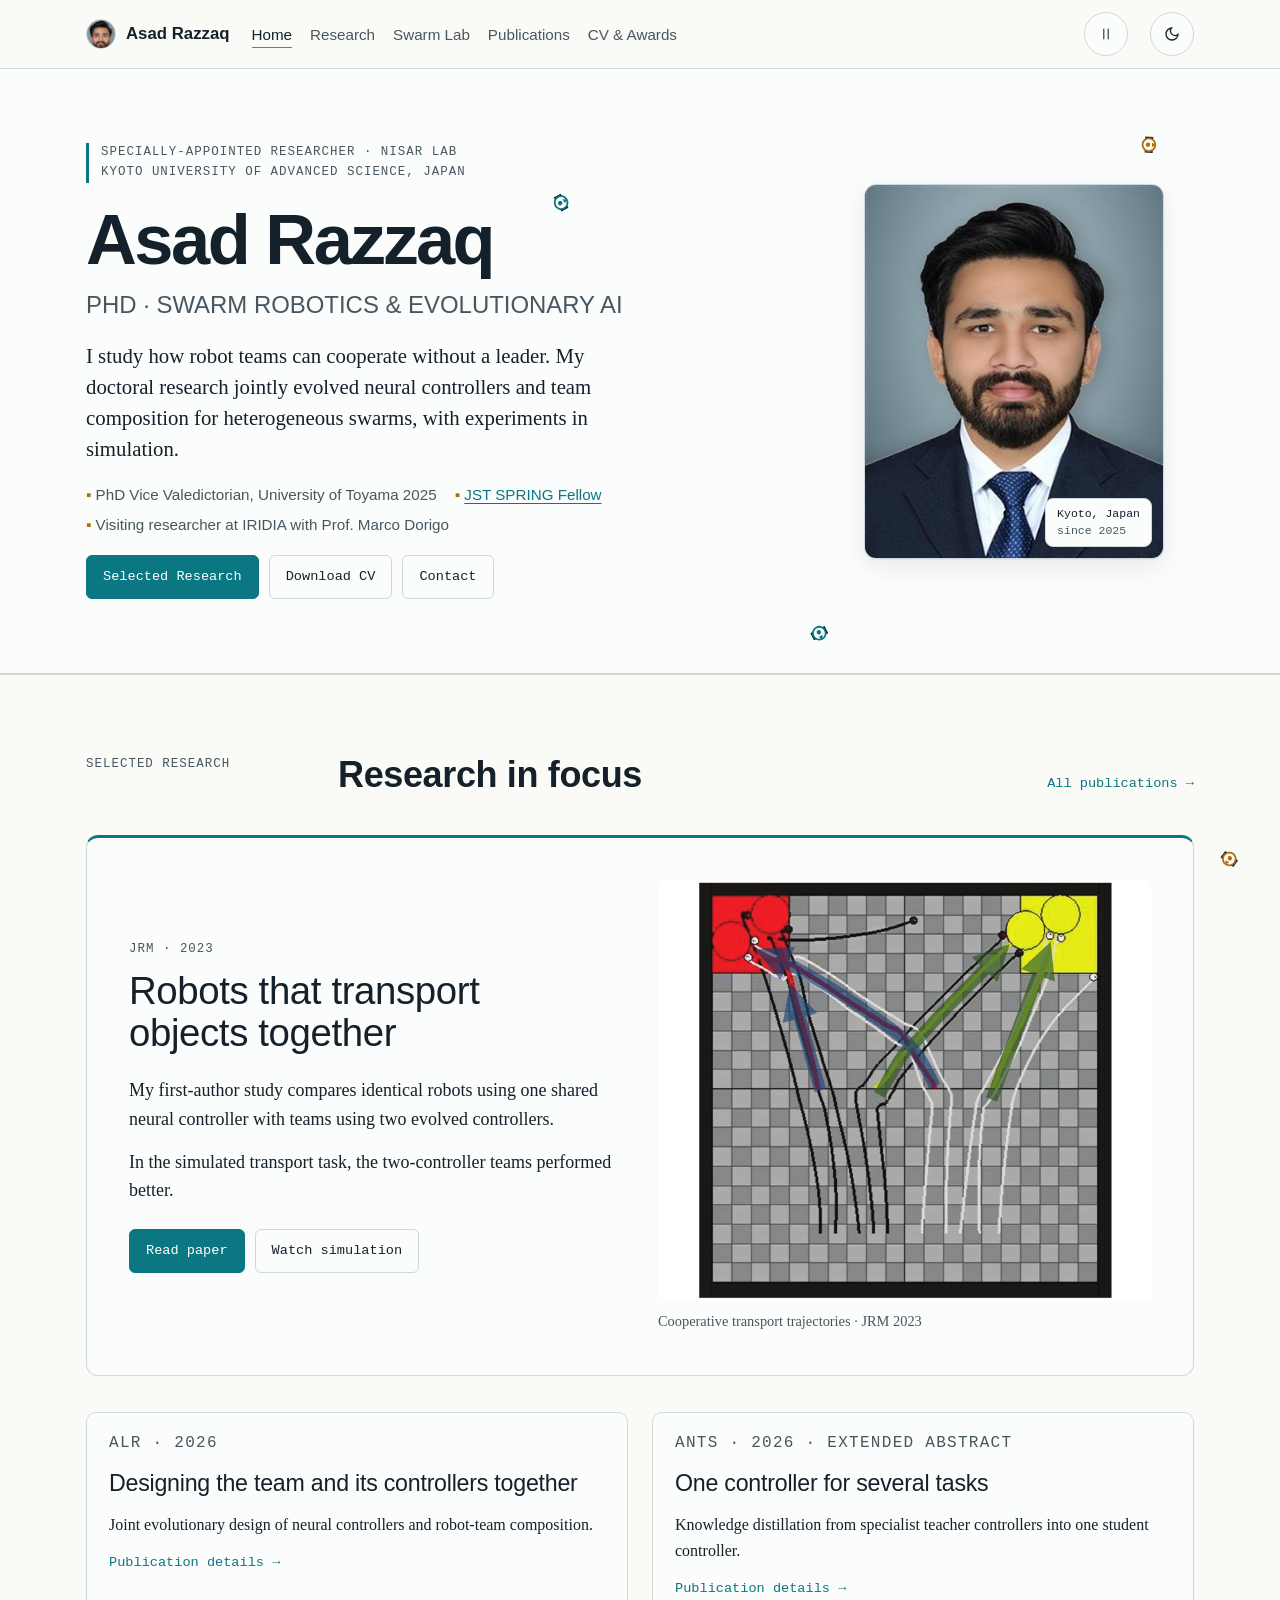
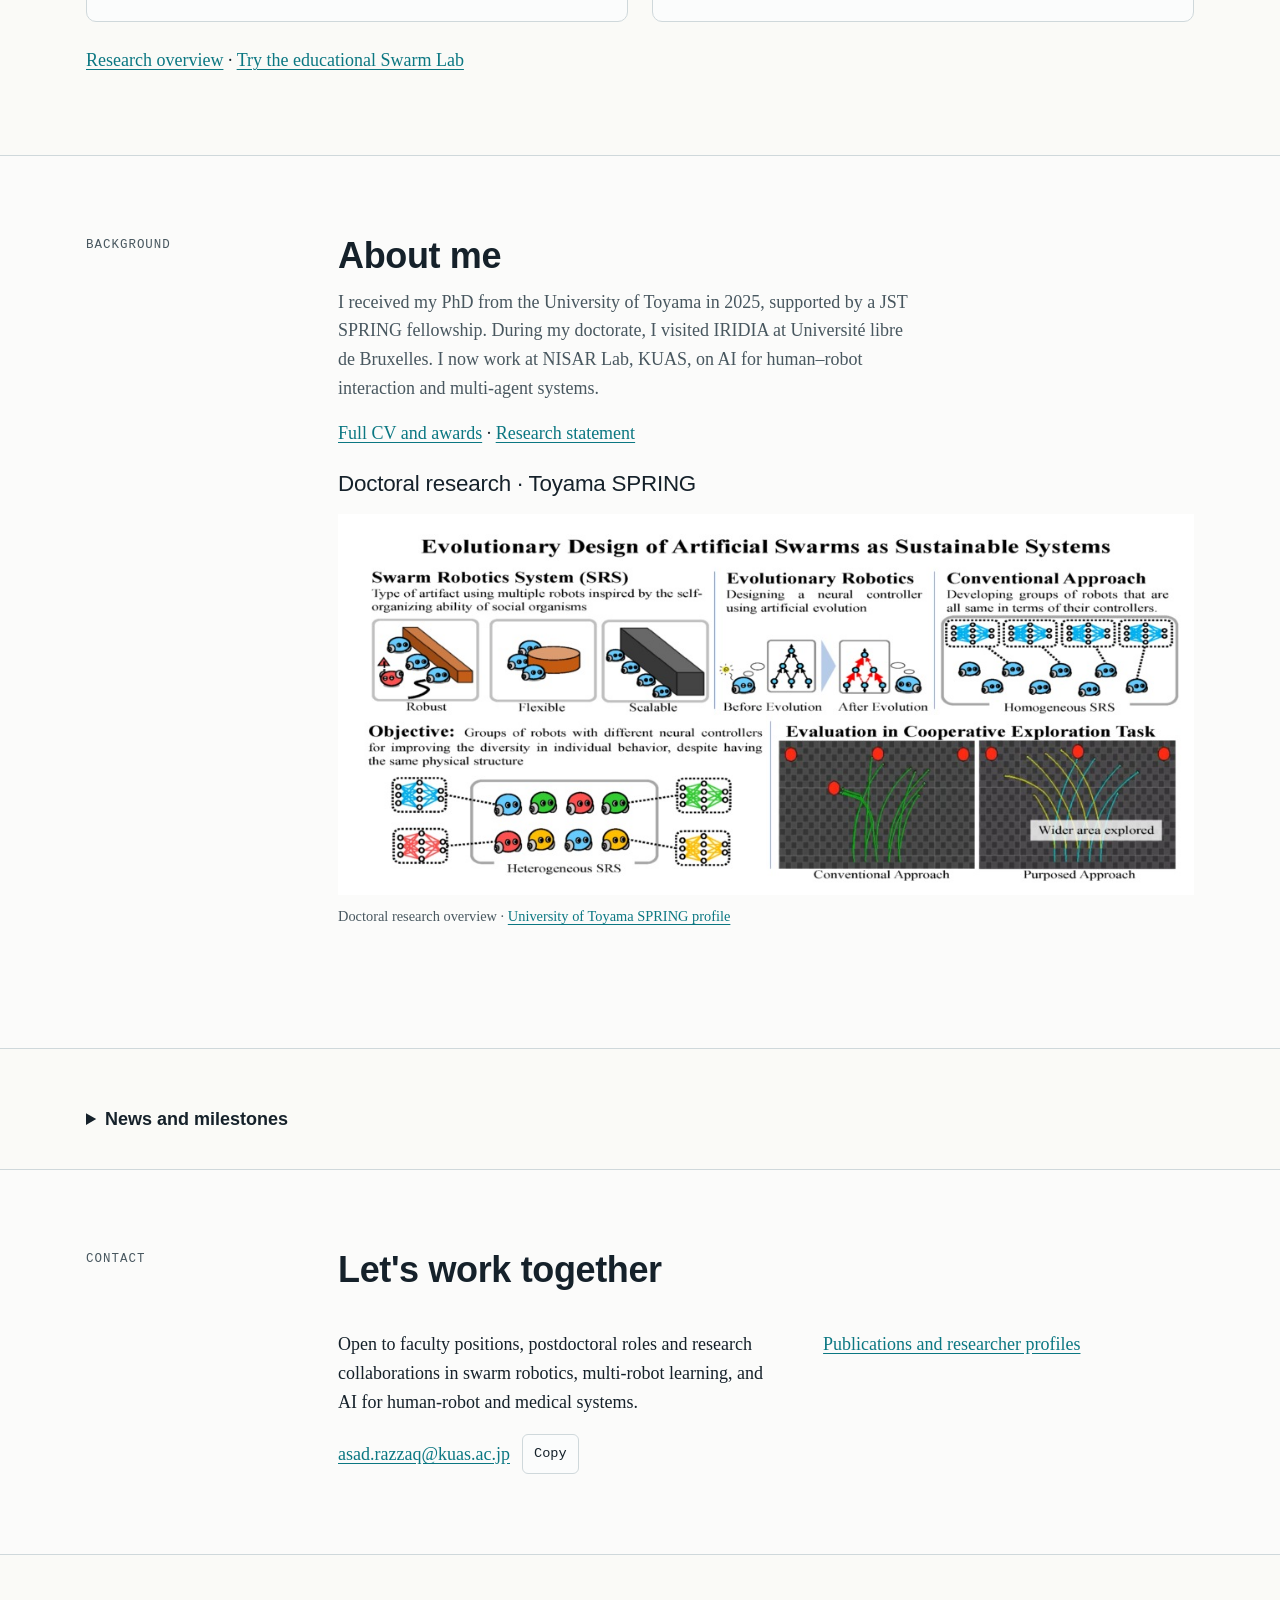
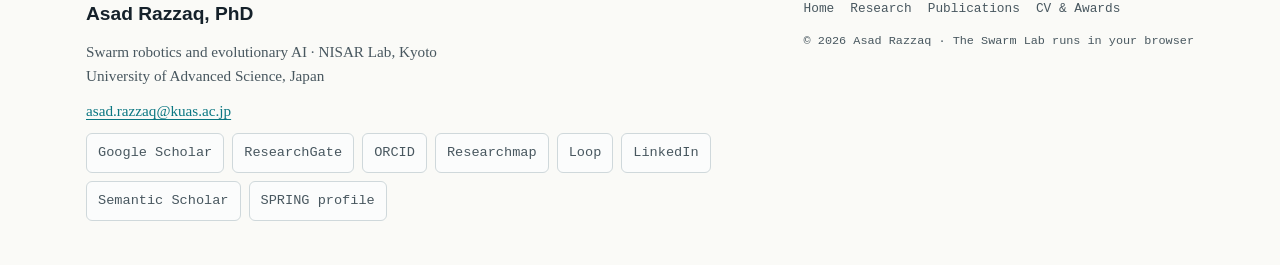
==== commit 999c755a: "Replace transport strip with ambient robots roaming around page content" ====
--- a/index.html
+++ b/index.html
@@ -703,9 +703,10 @@
 .compact-updates { padding-block: 24px; }
 @media (max-width: 700px) { .featured-study { grid-template-columns: 1fr; gap: 24px; } }
 </style>
-<link rel="stylesheet" href="assets/home-motion.css?v=20261127">
+<link rel="stylesheet" href="assets/home-roam.css?v=20261127">
 </head>
-<body>
+<body>
+<canvas id="swarm-roam" aria-hidden="true"></canvas>
 <a class="skip" href="#main">Skip to content</a>
 <nav class="nav" aria-label="Main">
   <div class="wrap">
@@ -720,6 +721,7 @@
       <li><a href="cv.html">CV & Awards</a></li>
     </ul>
     <button class="menu-btn" type="button" aria-expanded="false" aria-controls="nav-links" aria-label="Open menu"><svg viewBox="0 0 24 24" fill="none" stroke="currentColor" stroke-width="2" stroke-linecap="round" aria-hidden="true"><path d="M4 7h16M4 12h16M4 17h16"/></svg></button>
+    <button class="roam-toggle" id="roam-toggle" type="button" aria-label="Pause background robots" title="Pause background robots" hidden></button>
     <button class="theme-btn" type="button" aria-label="Switch theme"></button>
   </div>
 </nav>
@@ -750,42 +752,7 @@
     </div>
   </div>
 </header>
-<div class="wrap swarm-ribbon-wrap"><figure class="swarm-ribbon" id="swarm-ribbon">
-  <svg id="swarm-motion-scene" viewBox="0 0 1120 144" aria-hidden="true" focusable="false">
-    <defs>
-      <pattern id="swarm-grid" width="28" height="28" patternUnits="userSpaceOnUse"><path d="M28 0H0V28" fill="none" stroke="currentColor" stroke-width=".5"/></pattern>
-      <g id="swarm-robot">
-        <rect x="-6" y="-11" width="12" height="4" rx="1.5" class="swarm-wheel"/>
-        <rect x="-6" y="7" width="12" height="4" rx="1.5" class="swarm-wheel"/>
-        <circle r="9" fill="currentColor" class="swarm-body"/>
-        <circle r="5" class="swarm-shell"/>
-        <path d="M3-3 7 0 3 3Z" fill="currentColor"/>
-        <circle cx="-3" r="1.2" fill="currentColor"/>
-      </g>
-    </defs>
-    <rect x=".5" y=".5" width="100%" height="143" rx="12" class="swarm-floor"/>
-    <rect x="1" y="1" width="100%" height="142" rx="12" fill="url(#swarm-grid)" class="swarm-grid"/>
-    <path d="M80 74H977" class="swarm-route"/>
-    <path d="m125 70 5 4-5 4m335-8 5 4-5 4m335-8 5 4-5 4" class="swarm-route-marks"/>
-    <g class="swarm-goal-position"><rect x="845" y="20" width="102" height="108" rx="12" class="swarm-goal"/>
-    <text x="969" y="78" class="swarm-goal-label">GOAL</text></g>
-    <path d="M100 40C250 12 390 24 510 34M210 117C360 132 620 119 762 109" class="swarm-trail"/>
-    <g class="swarm-scout swarm-scout-a"><use href="#swarm-robot"/></g>
-    <g class="swarm-scout swarm-scout-b"><use href="#swarm-robot"/></g>
-    <g class="swarm-transport">
-      <g class="swarm-pushers">
-        <use href="#swarm-robot" transform="translate(-11 -27)"/>
-        <use href="#swarm-robot" transform="translate(-11 -9)"/>
-        <use href="#swarm-robot" transform="translate(-11 9)"/>
-        <use href="#swarm-robot" transform="translate(-11 27)"/>
-      </g>
-      <rect x="1" y="-37" width="54" height="74" rx="6" class="swarm-payload"/>
-      <path d="M11-27H45V27H11ZM28-27V27M11 0H45" class="swarm-payload-detail"/>
-    </g>
-    <g class="swarm-goal-position"><g class="swarm-arrival"><circle cx="896" cy="74" r="15"/><path d="m889 74 5 5 9-10"/></g></g>
-  </svg>
-  <figcaption><span>Cooperation in motion <span class="swarm-ribbon-note">Illustrative animation</span></span><button type="button" class="swarm-motion-toggle" aria-controls="swarm-motion-scene" hidden>Pause animation</button></figcaption>
-</figure></div>
+
 <section class="sec" aria-labelledby="h-research">
   <div class="wrap">
     <div class="sec-head">
@@ -954,6 +921,6 @@
   });
 })();
 </script>
-<script src="assets/home-motion.js?v=20261127" defer></script>
+<script src="assets/home-roam.js?v=20261127" defer></script>
 </body>
 </html>
--- a/assets/home-roam.css
+++ b/assets/home-roam.css
@@ -0,0 +1,7 @@
+/* Viewport decoration: no document-flow space and no pointer interception. */
+#swarm-roam {position:fixed;inset:0;display:block;width:100%;height:100%;pointer-events:none;z-index:10}
+.roam-toggle {display:inline-flex;align-items:center;justify-content:center;flex:none;width:44px;height:44px;padding:10px;border:1px solid var(--line);border-radius:50%;background:var(--surface);color:var(--muted);cursor:pointer}
+.roam-toggle:hover {color:var(--ink);border-color:var(--accent)}
+.roam-toggle svg {width:18px;height:18px}
+@media(prefers-reduced-motion:reduce) {#swarm-roam,.roam-toggle {display:none!important}}
+@media print {#swarm-roam,.roam-toggle {display:none!important}}
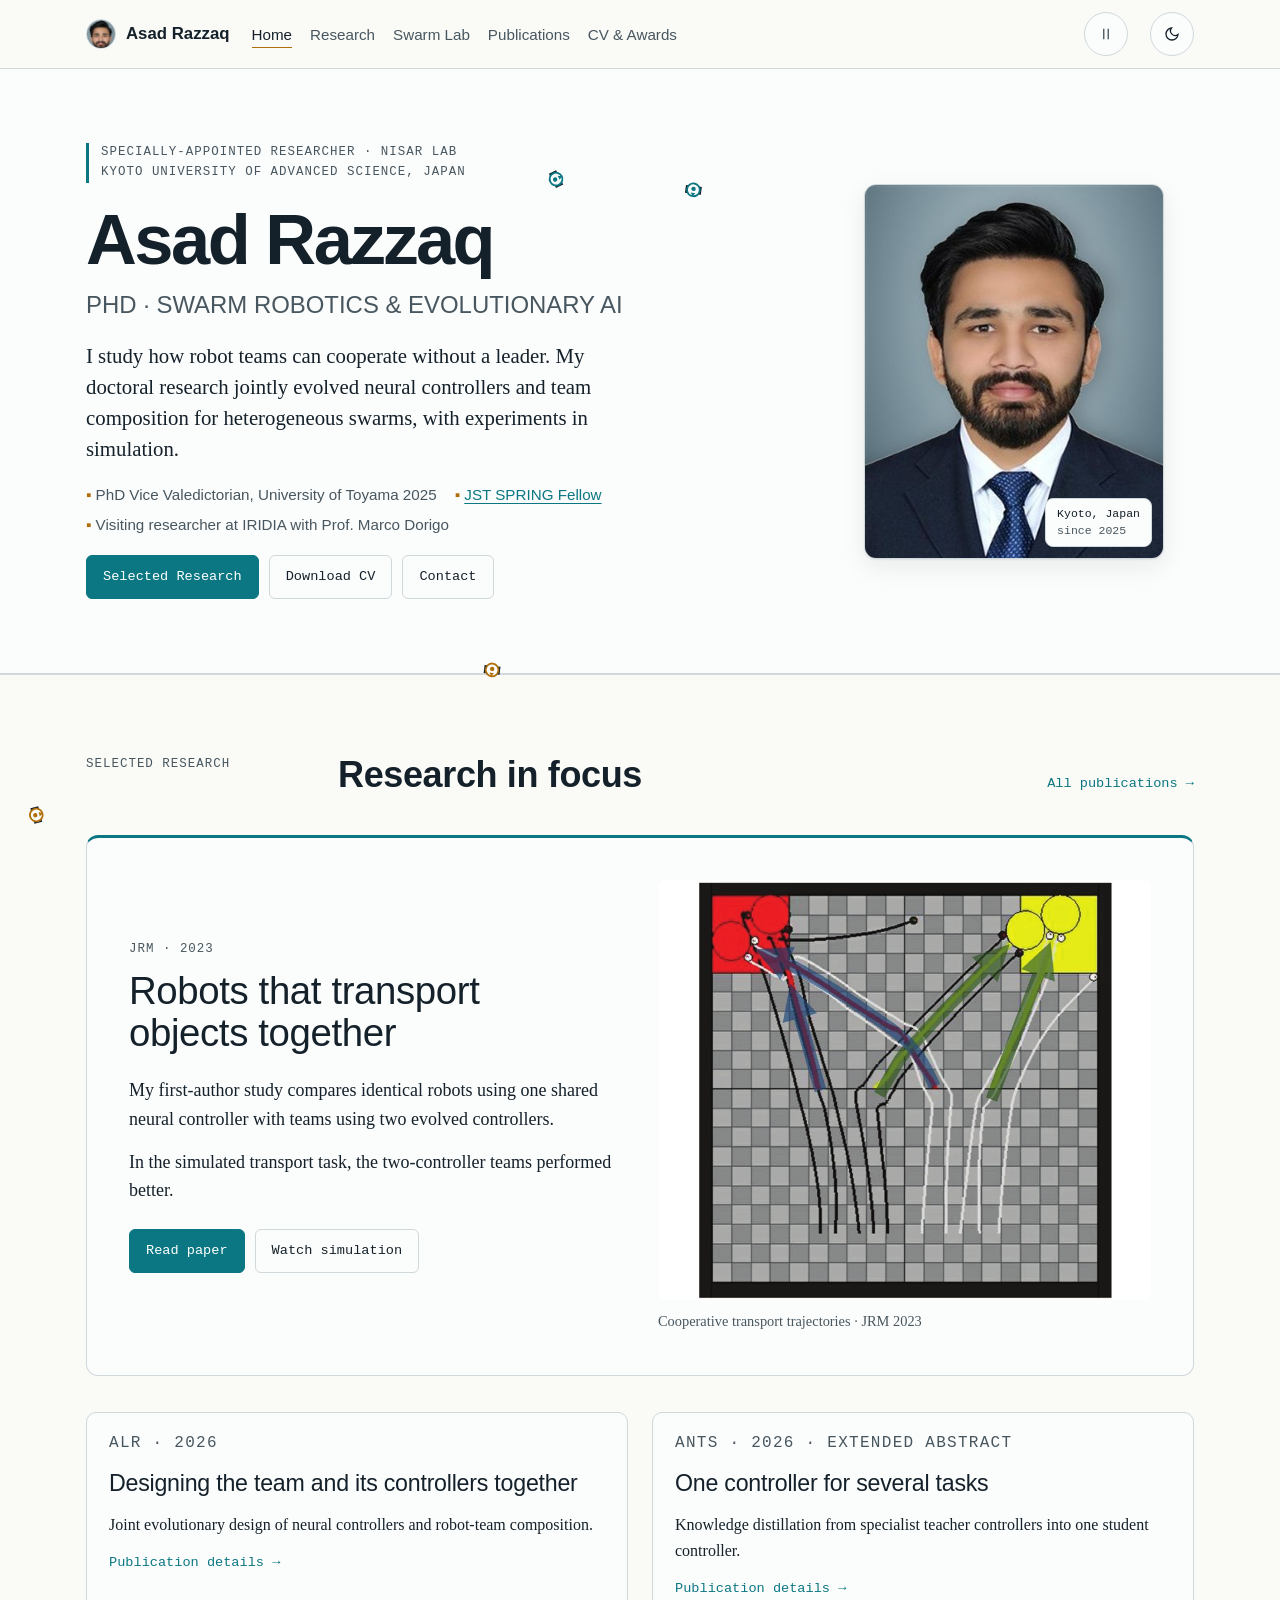
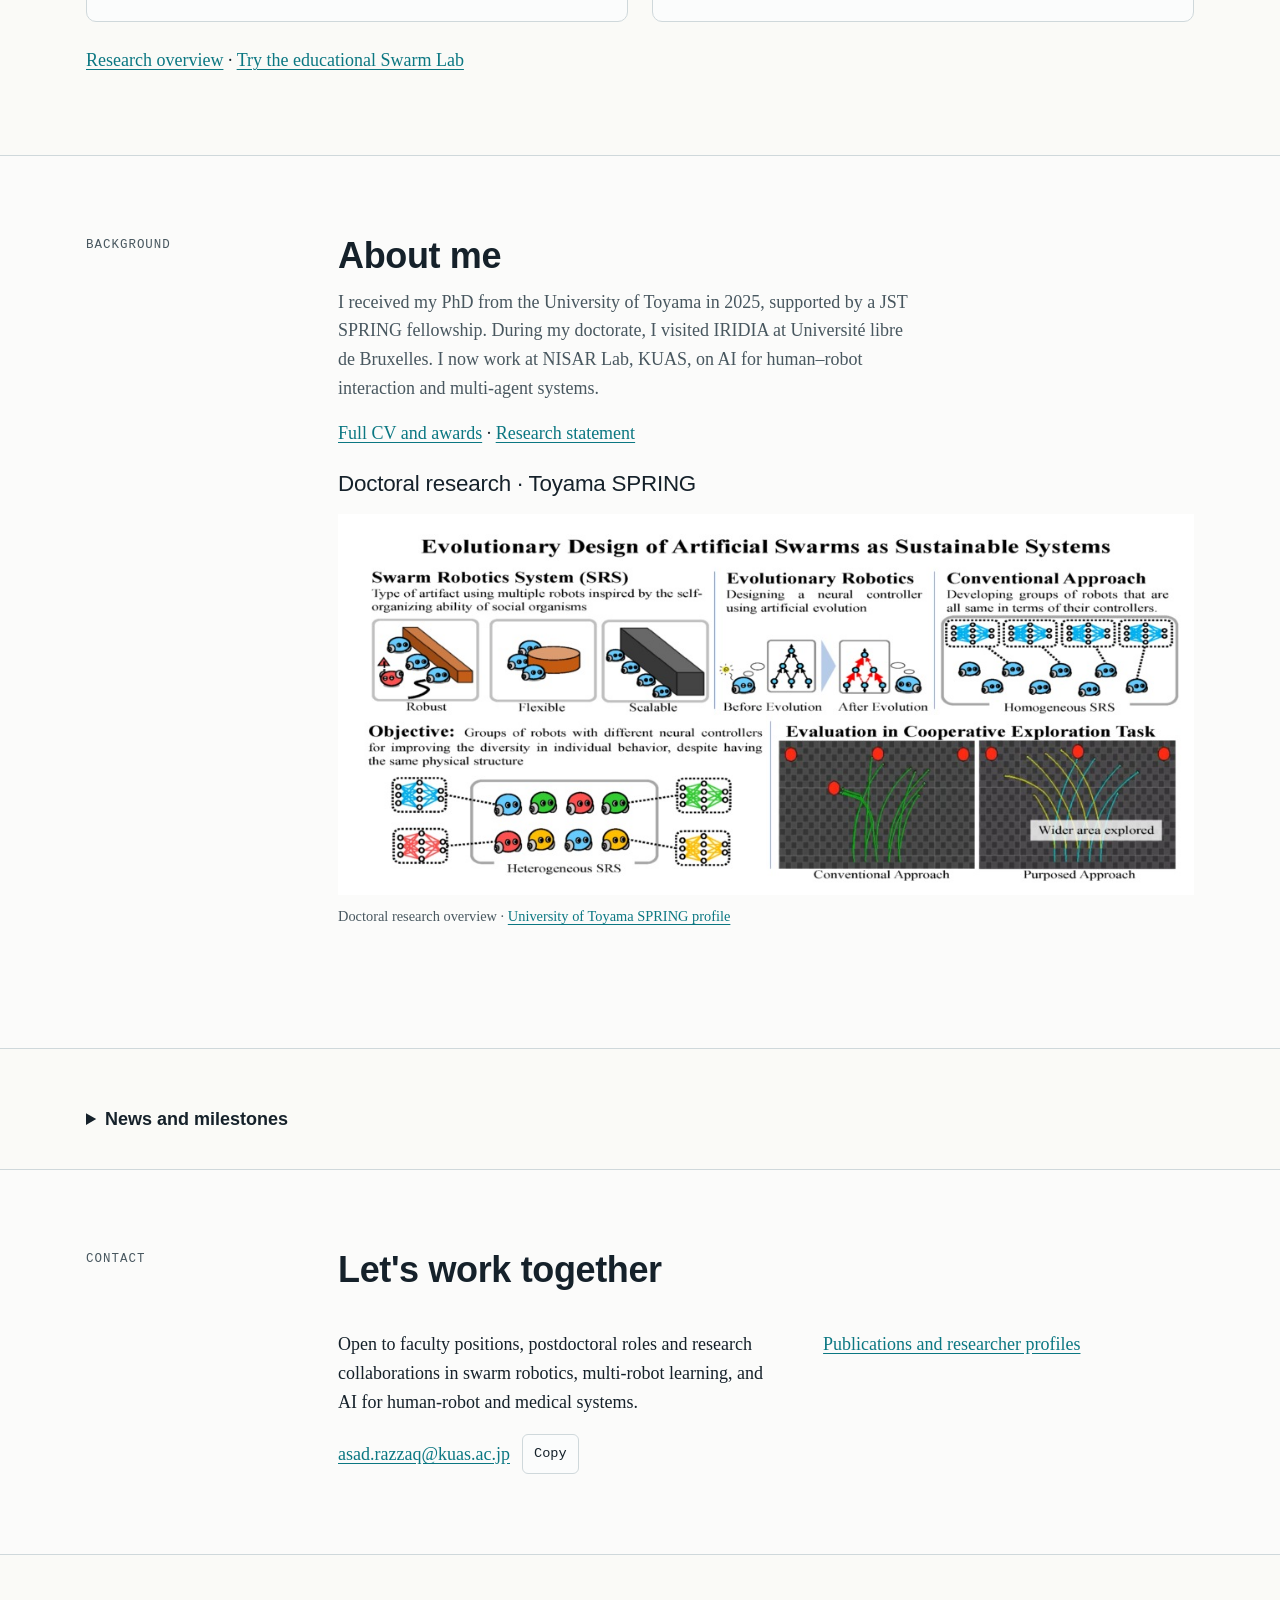
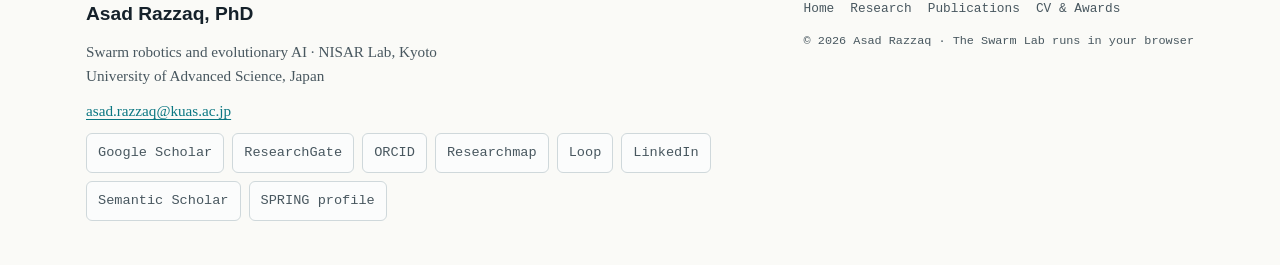
==== commit b9baedcc: "Keep ambient robots aligned with content during scrolling" ====
--- a/index.html
+++ b/index.html
@@ -921,6 +921,6 @@
   });
 })();
 </script>
-<script src="assets/home-roam.js?v=20261127" defer></script>
+<script src="assets/home-roam.js?v=20261127-scroll" defer></script>
 </body>
 </html>
